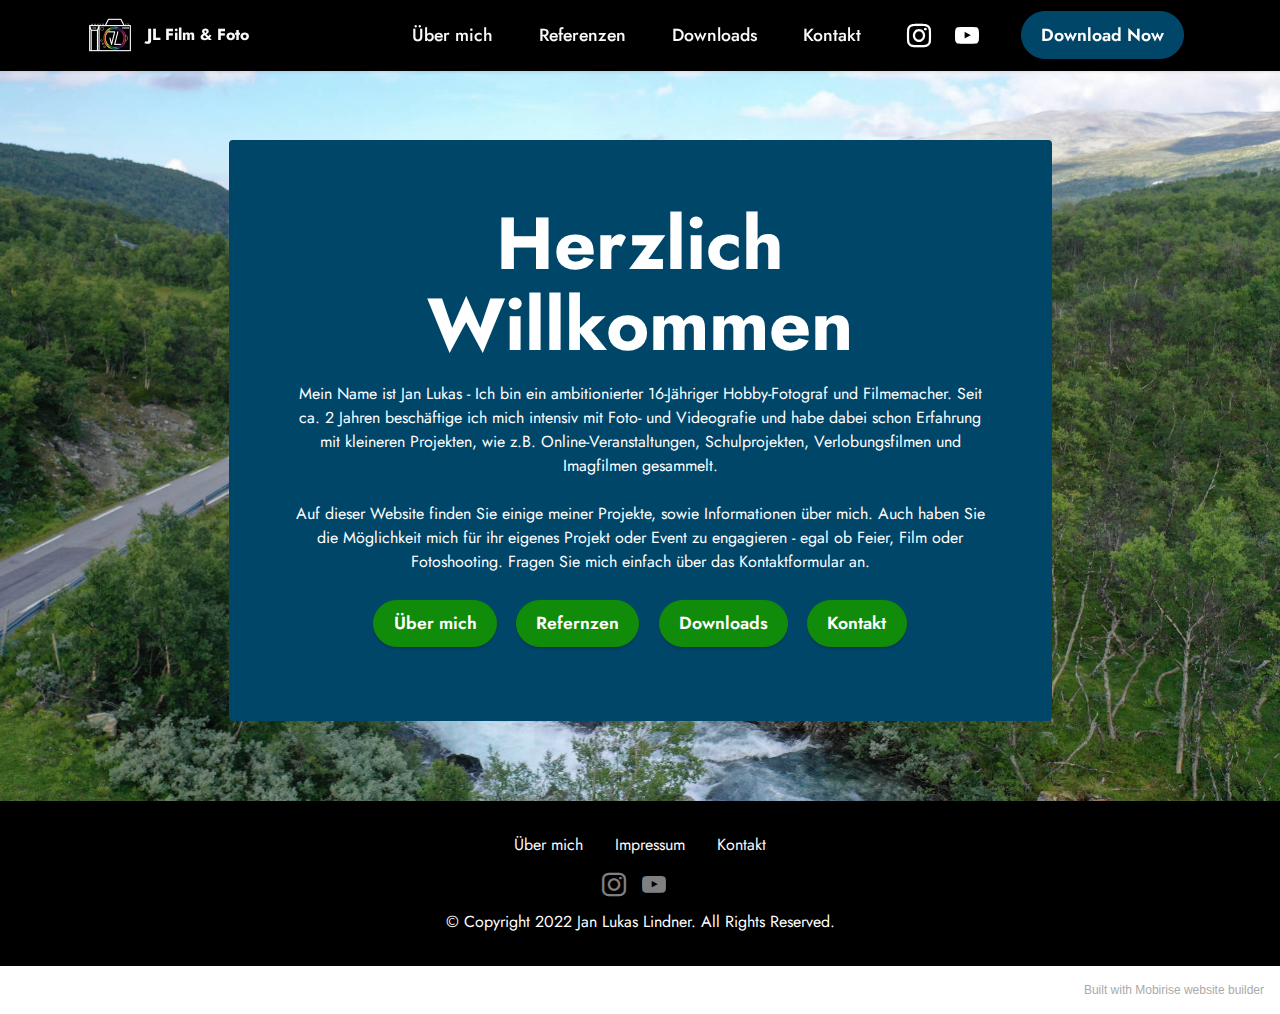
==== index.html @ c5332157 "create github pages" ====
<!DOCTYPE html>
<html  >
<head>
  <!-- Site made with Mobirise Website Builder v5.5.2, https://mobirise.com -->
  <meta charset="UTF-8">
  <meta http-equiv="X-UA-Compatible" content="IE=edge">
  <meta name="generator" content="Mobirise v5.5.2, mobirise.com">
  <meta name="viewport" content="width=device-width, initial-scale=1, minimum-scale=1">
  <link rel="shortcut icon" href="assets/images/logo-wei-transparent-96x96.png" type="image/x-icon">
  <meta name="description" content="">
  
  
  <title>Home</title>
  <link rel="stylesheet" href="assets/bootstrap/css/bootstrap.min.css">
  <link rel="stylesheet" href="assets/bootstrap/css/bootstrap-grid.min.css">
  <link rel="stylesheet" href="assets/bootstrap/css/bootstrap-reboot.min.css">
  <link rel="stylesheet" href="assets/parallax/jarallax.css">
  <link rel="stylesheet" href="assets/dropdown/css/style.css">
  <link rel="stylesheet" href="assets/socicon/css/styles.css">
  <link rel="stylesheet" href="assets/theme/css/style.css">
  <link rel="preload" href="https://fonts.googleapis.com/css?family=Jost:100,200,300,400,500,600,700,800,900,100i,200i,300i,400i,500i,600i,700i,800i,900i&display=swap" as="style" onload="this.onload=null;this.rel='stylesheet'">
  <noscript><link rel="stylesheet" href="https://fonts.googleapis.com/css?family=Jost:100,200,300,400,500,600,700,800,900,100i,200i,300i,400i,500i,600i,700i,800i,900i&display=swap"></noscript>
  <link rel="preload" as="style" href="assets/mobirise/css/mbr-additional.css"><link rel="stylesheet" href="assets/mobirise/css/mbr-additional.css" type="text/css">
  
  
  
  
</head>
<body>
  
  <section data-bs-version="5.1" class="menu menu2 cid-sZXMY19iew" once="menu" id="menu2-0">
    
    <nav class="navbar navbar-dropdown navbar-fixed-top navbar-expand-lg">
        <div class="container">
            <div class="navbar-brand">
                <span class="navbar-logo">
                    <a href="https://mobiri.se">
                        <img src="assets/images/logo-wei-transparent-96x96.png" alt="Mobirise Website Builder" style="height: 3rem;">
                    </a>
                </span>
                <span class="navbar-caption-wrap"><a class="navbar-caption text-white text-primary display-7" href="index.html">JL Film &amp; Foto</a></span>
            </div>
            <button class="navbar-toggler" type="button" data-toggle="collapse" data-bs-toggle="collapse" data-target="#navbarSupportedContent" data-bs-target="#navbarSupportedContent" aria-controls="navbarNavAltMarkup" aria-expanded="false" aria-label="Toggle navigation">
                <div class="hamburger">
                    <span></span>
                    <span></span>
                    <span></span>
                    <span></span>
                </div>
            </button>
            <div class="collapse navbar-collapse" id="navbarSupportedContent">
                <ul class="navbar-nav nav-dropdown" data-app-modern-menu="true"><li class="nav-item"><a class="nav-link link text-white text-primary display-4" href="page1.html">Über mich</a></li>
                    <li class="nav-item"><a class="nav-link link text-white text-primary display-4" href="page5.html">Referenzen</a></li><li class="nav-item"><a class="nav-link link text-white text-primary display-4" href="page4.html">Downloads</a></li>
                    <li class="nav-item"><a class="nav-link link text-white text-primary display-4" href="page2.html">Kontakt</a>
                    </li></ul>
                <div class="icons-menu">
                    <a class="iconfont-wrapper" href="https://www.instagram.com/jlfilmundfoto/" target="_blank">
                        <span class="p-2 mbr-iconfont socicon-instagram socicon"></span>
                    </a>
                    <a class="iconfont-wrapper" href="https://www.youtube.com/channel/UC4kNtRiuZdtUU26ieBD97bw" target="_blank">
                        <span class="p-2 mbr-iconfont socicon-youtube socicon"></span>
                    </a>
                    
                    
                </div>
                <div class="navbar-buttons mbr-section-btn"><a class="btn btn-primary display-4" href="https://jantethedog.github.io/jlfilmundfoto/">
                        Download Now</a></div>
            </div>
        </div>
    </nav>
</section>

<section data-bs-version="5.1" class="header12 cid-sZXN5scZxT mbr-parallax-background" id="header12-1">

    

    
    <div class="container">
        <div class="row justify-content-center">
            <div class="card col-12 col-md-12 col-lg-9">
                <div class="card-wrapper">
                    <div class="card-box align-center">
                        <h1 class="card-title mbr-fonts-style mb-3 display-1">
                            <strong>Herzlich Willkommen</strong></h1>
                        <p class="mbr-text mbr-fonts-style display-7">Mein Name ist Jan Lukas - Ich bin ein ambitionierter 16-Jähriger Hobby-Fotograf und Filmemacher. Seit ca. 2 Jahren beschäftige ich mich intensiv mit Foto- und Videografie und habe dabei schon Erfahrung mit kleineren Projekten, wie z.B. Online-Veranstaltungen, Schulprojekten, Verlobungsfilmen und Imagfilmen gesammelt.<br><br>Auf dieser Website finden Sie einige meiner Projekte, sowie Informationen über mich. Auch haben Sie die Möglichkeit mich für ihr eigenes Projekt oder Event zu engagieren - egal ob Feier, Film oder Fotoshooting. Fragen Sie mich einfach über das Kontaktformular an.</p>
                        <div class="mbr-section-btn mt-3"><a class="btn btn-warning display-4" href="page1.html">Über mich</a> <a class="btn btn-warning display-4" href="page4.html">Refernzen</a> <a class="btn btn-warning display-4" href="page4.html">Downloads</a> <a class="btn btn-warning display-4" href="page2.html">Kontakt</a></div>
                    </div>
                </div>
            </div>
        </div>
    </div>
</section>

<section data-bs-version="5.1" class="footer3 cid-sZYKqFz1Zr" once="footers" id="footer3-o">

    

    

    <div class="container">
        <div class="media-container-row align-center mbr-white">
            <div class="row row-links">
                <ul class="foot-menu">
                    
                    
                    
                    
                    
                <li class="foot-menu-item mbr-fonts-style display-7"><a class="text-white text-primary" href="page1.html">Über mich</a></li><li class="foot-menu-item mbr-fonts-style display-7"><a class="text-white text-primary" href="page3.html" target="_blank">Impressum</a></li><li class="foot-menu-item mbr-fonts-style display-7"><a class="text-white text-primary" href="page2.html">Kontakt</a></li></ul>
            </div>
            <div class="row social-row">
                <div class="social-list align-right pb-2">
                    
                    
                    
                    
                    
                    
                <div class="soc-item">
                        <a href="https://www.instagram.com/jlfilmundfoto/" target="_blank">
                            <span class="mbr-iconfont mbr-iconfont-social socicon-instagram socicon"></span>
                        </a>
                    </div><div class="soc-item">
                        <a href="https://www.youtube.com/channel/UC4kNtRiuZdtUU26ieBD97bw" target="_blank">
                            <span class="mbr-iconfont mbr-iconfont-social socicon-youtube socicon"></span>
                        </a>
                    </div></div>
            </div>
            <div class="row row-copirayt">
                <p class="mbr-text mb-0 mbr-fonts-style mbr-white align-center display-7">
                    © Copyright 2022 Jan Lukas Lindner. All Rights Reserved.
                </p>
            </div>
        </div>
    </div>
</section><section style="background-color: #fff; font-family: -apple-system, BlinkMacSystemFont, 'Segoe UI', 'Roboto', 'Helvetica Neue', Arial, sans-serif; color:#aaa; font-size:12px; padding: 0; align-items: center; display: flex;"><a href="https://mobirise.site/k" style="flex: 1 1; height: 3rem; padding-left: 1rem;"></a><p style="flex: 0 0 auto; margin:0; padding-right:1rem;"><a href="https://mobirise.site/i" style="color:#aaa;">Built with Mobirise</a> website builder</p></section><script src="assets/bootstrap/js/bootstrap.bundle.min.js"></script>  <script src="assets/parallax/jarallax.js"></script>  <script src="assets/smoothscroll/smooth-scroll.js"></script>  <script src="assets/ytplayer/index.js"></script>  <script src="assets/dropdown/js/navbar-dropdown.js"></script>  <script src="assets/theme/js/script.js"></script>  
  
  
</body>
</html>
---- assets/parallax/jarallax.css ----
.jarallax {
    position: relative;
    z-index: 0;
}
.jarallax > .jarallax-img {
    position: absolute;
    object-fit: cover;
    /* support for plugin https://github.com/bfred-it/object-fit-images */
    font-family: 'object-fit: cover;';
    top: 0;
    left: 0;
    width: 100%;
    height: 100%;
    z-index: -1;
}
---- assets/dropdown/css/style.css ----
.navbar-dropdown {
  left: 0;
  padding: 0;
  position: absolute;
  right: 0;
  top: 0;
  transition: all 0.45s ease;
  z-index: 1030;
  background: #282828; }
  .navbar-dropdown .navbar-logo {
    margin-right: 0.8rem;
    transition: margin 0.3s ease-in-out;
    vertical-align: middle; }
    .navbar-dropdown .navbar-logo img {
      height: 3.125rem;
      transition: all 0.3s ease-in-out; }
    .navbar-dropdown .navbar-logo.mbr-iconfont {
      font-size: 3.125rem;
      line-height: 3.125rem; }
  .navbar-dropdown .navbar-caption {
    font-weight: 700;
    white-space: normal;
    vertical-align: -4px;
    line-height: 3.125rem !important; }
    .navbar-dropdown .navbar-caption, .navbar-dropdown .navbar-caption:hover {
      color: inherit;
      text-decoration: none; }
  .navbar-dropdown .mbr-iconfont + .navbar-caption {
    vertical-align: -1px; }
  .navbar-dropdown.navbar-fixed-top {
    position: fixed; }
  .navbar-dropdown .navbar-brand span {
    vertical-align: -4px; }
  .navbar-dropdown.bg-color.transparent {
    background: none; }
  .navbar-dropdown.navbar-short .navbar-brand {
    padding: 0.625rem 0; }
    .navbar-dropdown.navbar-short .navbar-brand span {
      vertical-align: -1px; }
  .navbar-dropdown.navbar-short .navbar-caption {
    line-height: 2.375rem !important;
    vertical-align: -2px; }
  .navbar-dropdown.navbar-short .navbar-logo {
    margin-right: 0.5rem; }
    .navbar-dropdown.navbar-short .navbar-logo img {
      height: 2.375rem; }
    .navbar-dropdown.navbar-short .navbar-logo.mbr-iconfont {
      font-size: 2.375rem;
      line-height: 2.375rem; }
  .navbar-dropdown.navbar-short .mbr-table-cell {
    height: 3.625rem; }
  .navbar-dropdown .navbar-close {
    left: 0.6875rem;
    position: fixed;
    top: 0.75rem;
    z-index: 1000; }
  .navbar-dropdown .hamburger-icon {
    content: "";
    display: inline-block;
    vertical-align: middle;
    width: 16px;
    -webkit-box-shadow: 0 -6px 0 1px #282828,0 0 0 1px #282828,0 6px 0 1px #282828;
    -moz-box-shadow: 0 -6px 0 1px #282828,0 0 0 1px #282828,0 6px 0 1px #282828;
    box-shadow: 0 -6px 0 1px #282828,0 0 0 1px #282828,0 6px 0 1px #282828; }

.dropdown-menu .dropdown-toggle[data-toggle="dropdown-submenu"]::after {
  border-bottom: 0.35em solid transparent;
  border-left: 0.35em solid;
  border-right: 0;
  border-top: 0.35em solid transparent;
  margin-left: 0.3rem; }

.dropdown-menu .dropdown-item:focus {
  outline: 0; }

.nav-dropdown {
  font-size: 0.75rem;
  font-weight: 500;
  height: auto !important; }
  .nav-dropdown .nav-btn {
    padding-left: 1rem; }
  .nav-dropdown .link {
    margin: .667em 1.667em;
    font-weight: 500;
    padding: 0;
    transition: color .2s ease-in-out; }
    .nav-dropdown .link.dropdown-toggle {
      margin-right: 2.583em; }
      .nav-dropdown .link.dropdown-toggle::after {
        margin-left: .25rem;
        border-top: 0.35em solid;
        border-right: 0.35em solid transparent;
        border-left: 0.35em solid transparent;
        border-bottom: 0; }
      .nav-dropdown .link.dropdown-toggle[aria-expanded="true"] {
        margin: 0;
        padding: 0.667em 3.263em  0.667em 1.667em; }
  .nav-dropdown .link::after,
  .nav-dropdown .dropdown-item::after {
    color: inherit; }
  .nav-dropdown .btn {
    font-size: 0.75rem;
    font-weight: 700;
    letter-spacing: 0;
    margin-bottom: 0;
    padding-left: 1.25rem;
    padding-right: 1.25rem; }
  .nav-dropdown .dropdown-menu {
    border-radius: 0;
    border: 0;
    left: 0;
    margin: 0;
    padding-bottom: 1.25rem;
    padding-top: 1.25rem;
    position: relative; }
  .nav-dropdown .dropdown-submenu {
    margin-left: 0.125rem;
    top: 0; }
  .nav-dropdown .dropdown-item {
    font-weight: 500;
    line-height: 2;
    padding: 0.3846em 4.615em 0.3846em 1.5385em;
    position: relative;
    transition: color .2s ease-in-out, background-color .2s ease-in-out; }
    .nav-dropdown .dropdown-item::after {
      margin-top: -0.3077em;
      position: absolute;
      right: 1.1538em;
      top: 50%; }
    .nav-dropdown .dropdown-item:focus, .nav-dropdown .dropdown-item:hover {
      background: none; }

@media (max-width: 767px) {
  .nav-dropdown.navbar-toggleable-sm {
    bottom: 0;
    display: none;
    left: 0;
    overflow-x: hidden;
    position: fixed;
    top: 0;
    transform: translateX(-100%);
    -ms-transform: translateX(-100%);
    -webkit-transform: translateX(-100%);
    width: 18.75rem;
    z-index: 999; } }
.nav-dropdown.navbar-toggleable-xl {
  bottom: 0;
  display: none;
  left: 0;
  overflow-x: hidden;
  position: fixed;
  top: 0;
  transform: translateX(-100%);
  -ms-transform: translateX(-100%);
  -webkit-transform: translateX(-100%);
  width: 18.75rem;
  z-index: 999; }

.nav-dropdown-sm {
  display: block !important;
  overflow-x: hidden;
  overflow: auto;
  padding-top: 3.875rem; }
  .nav-dropdown-sm::after {
    content: "";
    display: block;
    height: 3rem;
    width: 100%; }
  .nav-dropdown-sm.collapse.in ~ .navbar-close {
    display: block !important; }
  .nav-dropdown-sm.collapsing, .nav-dropdown-sm.collapse.in {
    transform: translateX(0);
    -ms-transform: translateX(0);
    -webkit-transform: translateX(0);
    transition: all 0.25s ease-out;
    -webkit-transition: all 0.25s ease-out;
    background: #282828; }
  .nav-dropdown-sm.collapsing[aria-expanded="false"] {
    transform: translateX(-100%);
    -ms-transform: translateX(-100%);
    -webkit-transform: translateX(-100%); }
  .nav-dropdown-sm .nav-item {
    display: block;
    margin-left: 0 !important;
    padding-left: 0; }
  .nav-dropdown-sm .link,
  .nav-dropdown-sm .dropdown-item {
    border-top: 1px dotted rgba(255, 255, 255, 0.1);
    font-size: 0.8125rem;
    line-height: 1.6;
    margin: 0 !important;
    padding: 0.875rem 2.4rem 0.875rem 1.5625rem !important;
    position: relative;
    white-space: normal; }
    .nav-dropdown-sm .link:focus, .nav-dropdown-sm .link:hover,
    .nav-dropdown-sm .dropdown-item:focus,
    .nav-dropdown-sm .dropdown-item:hover {
      background: rgba(0, 0, 0, 0.2) !important;
      color: #c0a375; }
  .nav-dropdown-sm .nav-btn {
    position: relative;
    padding: 1.5625rem 1.5625rem 0 1.5625rem; }
    .nav-dropdown-sm .nav-btn::before {
      border-top: 1px dotted rgba(255, 255, 255, 0.1);
      content: "";
      left: 0;
      position: absolute;
      top: 0;
      width: 100%; }
    .nav-dropdown-sm .nav-btn + .nav-btn {
      padding-top: 0.625rem; }
      .nav-dropdown-sm .nav-btn + .nav-btn::before {
        display: none; }
  .nav-dropdown-sm .btn {
    padding: 0.625rem 0; }
  .nav-dropdown-sm .dropdown-toggle[data-toggle="dropdown-submenu"]::after {
    margin-left: .25rem;
    border-top: 0.35em solid;
    border-right: 0.35em solid transparent;
    border-left: 0.35em solid transparent;
    border-bottom: 0; }
  .nav-dropdown-sm .dropdown-toggle[data-toggle="dropdown-submenu"][aria-expanded="true"]::after {
    border-top: 0;
    border-right: 0.35em solid transparent;
    border-left: 0.35em solid transparent;
    border-bottom: 0.35em solid; }
  .nav-dropdown-sm .dropdown-menu {
    margin: 0;
    padding: 0;
    position: relative;
    top: 0;
    left: 0;
    width: 100%;
    border: 0;
    float: none;
    border-radius: 0;
    background: none; }
  .nav-dropdown-sm .dropdown-submenu {
    left: 100%;
    margin-left: 0.125rem;
    margin-top: -1.25rem;
    top: 0; }

.navbar-toggleable-sm .nav-dropdown .dropdown-menu {
  position: absolute; }

.navbar-toggleable-sm .nav-dropdown .dropdown-submenu {
  left: 100%;
  margin-left: 0.125rem;
  margin-top: -1.25rem;
  top: 0; }

.navbar-toggleable-sm.opened .nav-dropdown .dropdown-menu {
  position: relative; }

.navbar-toggleable-sm.opened .nav-dropdown .dropdown-submenu {
  left: 0;
  margin-left: 00rem;
  margin-top: 0rem;
  top: 0; }

.is-builder .nav-dropdown.collapsing {
  transition: none !important; }
---- assets/socicon/css/styles.css ----
@charset "UTF-8";

@font-face {
  font-family: 'Socicon';
  src:  url('../fonts/socicon.eot');
  src:  url('../fonts/socicon.eot?#iefix') format('embedded-opentype'),
    url('../fonts/socicon.woff2') format('woff2'),
    url('../fonts/socicon.ttf') format('truetype'),
    url('../fonts/socicon.woff') format('woff'),
    url('../fonts/socicon.svg#socicon') format('svg');
  font-weight: normal;
  font-style: normal;
  font-display: swap;
}

[data-icon]:before {
  font-family: "socicon" !important;
  content: attr(data-icon);
  font-style: normal !important;
  font-weight: normal !important;
  font-variant: normal !important;
  text-transform: none !important;
  speak: none;
  line-height: 1;
  -webkit-font-smoothing: antialiased;
  -moz-osx-font-smoothing: grayscale;
}

[class^="socicon-"], [class*=" socicon-"] {
  /* use !important to prevent issues with browser extensions that change fonts */
  font-family: 'Socicon' !important;
  speak: none;
  font-style: normal;
  font-weight: normal;
  font-variant: normal;
  text-transform: none;
  line-height: 1;

  /* Better Font Rendering =========== */
  -webkit-font-smoothing: antialiased;
  -moz-osx-font-smoothing: grayscale;
}

.socicon-eitaa:before {
  content: "\e97c";
}
.socicon-soroush:before {
  content: "\e97d";
}
.socicon-bale:before {
  content: "\e97e";
}
.socicon-zazzle:before {
  content: "\e97b";
}
.socicon-society6:before {
  content: "\e97a";
}
.socicon-redbubble:before {
  content: "\e979";
}
.socicon-avvo:before {
  content: "\e978";
}
.socicon-stitcher:before {
  content: "\e977";
}
.socicon-googlehangouts:before {
  content: "\e974";
}
.socicon-dlive:before {
  content: "\e975";
}
.socicon-vsco:before {
  content: "\e976";
}
.socicon-flipboard:before {
  content: "\e973";
}
.socicon-ubuntu:before {
  content: "\e958";
}
.socicon-artstation:before {
  content: "\e959";
}
.socicon-invision:before {
  content: "\e95a";
}
.socicon-torial:before {
  content: "\e95b";
}
.socicon-collectorz:before {
  content: "\e95c";
}
.socicon-seenthis:before {
  content: "\e95d";
}
.socicon-googleplaymusic:before {
  content: "\e95e";
}
.socicon-debian:before {
  content: "\e95f";
}
.socicon-filmfreeway:before {
  content: "\e960";
}
.socicon-gnome:before {
  content: "\e961";
}
.socicon-itchio:before {
  content: "\e962";
}
.socicon-jamendo:before {
  content: "\e963";
}
.socicon-mix:before {
  content: "\e964";
}
.socicon-sharepoint:before {
  content: "\e965";
}
.socicon-tinder:before {
  content: "\e966";
}
.socicon-windguru:before {
  content: "\e967";
}
.socicon-cdbaby:before {
  content: "\e968";
}
.socicon-elementaryos:before {
  content: "\e969";
}
.socicon-stage32:before {
  content: "\e96a";
}
.socicon-tiktok:before {
  content: "\e96b";
}
.socicon-gitter:before {
  content: "\e96c";
}
.socicon-letterboxd:before {
  content: "\e96d";
}
.socicon-threema:before {
  content: "\e96e";
}
.socicon-splice:before {
  content: "\e96f";
}
.socicon-metapop:before {
  content: "\e970";
}
.socicon-naver:before {
  content: "\e971";
}
.socicon-remote:before {
  content: "\e972";
}
.socicon-internet:before {
  content: "\e957";
}
.socicon-moddb:before {
  content: "\e94b";
}
.socicon-indiedb:before {
  content: "\e94c";
}
.socicon-traxsource:before {
  content: "\e94d";
}
.socicon-gamefor:before {
  content: "\e94e";
}
.socicon-pixiv:before {
  content: "\e94f";
}
.socicon-myanimelist:before {
  content: "\e950";
}
.socicon-blackberry:before {
  content: "\e951";
}
.socicon-wickr:before {
  content: "\e952";
}
.socicon-spip:before {
  content: "\e953";
}
.socicon-napster:before {
  content: "\e954";
}
.socicon-beatport:before {
  content: "\e955";
}
.socicon-hackerone:before {
  content: "\e956";
}
.socicon-hackernews:before {
  content: "\e946";
}
.socicon-smashwords:before {
  content: "\e947";
}
.socicon-kobo:before {
  content: "\e948";
}
.socicon-bookbub:before {
  content: "\e949";
}
.socicon-mailru:before {
  content: "\e94a";
}
.socicon-gitlab:before {
  content: "\e945";
}
.socicon-instructables:before {
  content: "\e944";
}
.socicon-portfolio:before {
  content: "\e943";
}
.socicon-codered:before {
  content: "\e940";
}
.socicon-origin:before {
  content: "\e941";
}
.socicon-nextdoor:before {
  content: "\e942";
}
.socicon-udemy:before {
  content: "\e93f";
}
.socicon-livemaster:before {
  content: "\e93e";
}
.socicon-crunchbase:before {
  content: "\e93b";
}
.socicon-homefy:before {
  content: "\e93c";
}
.socicon-calendly:before {
  content: "\e93d";
}
.socicon-realtor:before {
  content: "\e90f";
}
.socicon-tidal:before {
  content: "\e910";
}
.socicon-qobuz:before {
  content: "\e911";
}
.socicon-natgeo:before {
  content: "\e912";
}
.socicon-mastodon:before {
  content: "\e913";
}
.socicon-unsplash:before {
  content: "\e914";
}
.socicon-homeadvisor:before {
  content: "\e915";
}
.socicon-angieslist:before {
  content: "\e916";
}
.socicon-codepen:before {
  content: "\e917";
}
.socicon-slack:before {
  content: "\e918";
}
.socicon-openaigym:before {
  content: "\e919";
}
.socicon-logmein:before {
  content: "\e91a";
}
.socicon-fiverr:before {
  content: "\e91b";
}
.socicon-gotomeeting:before {
  content: "\e91c";
}
.socicon-aliexpress:before {
  content: "\e91d";
}
.socicon-guru:before {
  content: "\e91e";
}
.socicon-appstore:before {
  content: "\e91f";
}
.socicon-homes:before {
  content: "\e920";
}
.socicon-zoom:before {
  content: "\e921";
}
.socicon-alibaba:before {
  content: "\e922";
}
.socicon-craigslist:before {
  content: "\e923";
}
.socicon-wix:before {
  content: "\e924";
}
.socicon-redfin:before {
  content: "\e925";
}
.socicon-googlecalendar:before {
  content: "\e926";
}
.socicon-shopify:before {
  content: "\e927";
}
.socicon-freelancer:before {
  content: "\e928";
}
.socicon-seedrs:before {
  content: "\e929";
}
.socicon-bing:before {
  content: "\e92a";
}
.socicon-doodle:before {
  content: "\e92b";
}
.socicon-bonanza:before {
  content: "\e92c";
}
.socicon-squarespace:before {
  content: "\e92d";
}
.socicon-toptal:before {
  content: "\e92e";
}
.socicon-gust:before {
  content: "\e92f";
}
.socicon-ask:before {
  content: "\e930";
}
.socicon-trulia:before {
  content: "\e931";
}
.socicon-loomly:before {
  content: "\e932";
}
.socicon-ghost:before {
  content: "\e933";
}
.socicon-upwork:before {
  content: "\e934";
}
.socicon-fundable:before {
  content: "\e935";
}
.socicon-booking:before {
  content: "\e936";
}
.socicon-googlemaps:before {
  content: "\e937";
}
.socicon-zillow:before {
  content: "\e938";
}
.socicon-niconico:before {
  content: "\e939";
}
.socicon-toneden:before {
  content: "\e93a";
}
.socicon-augment:before {
  content: "\e908";
}
.socicon-bitbucket:before {
  content: "\e909";
}
.socicon-fyuse:before {
  content: "\e90a";
}
.socicon-yt-gaming:before {
  content: "\e90b";
}
.socicon-sketchfab:before {
  content: "\e90c";
}
.socicon-mobcrush:before {
  content: "\e90d";
}
.socicon-microsoft:before {
  content: "\e90e";
}
.socicon-pandora:before {
  content: "\e907";
}
.socicon-messenger:before {
  content: "\e906";
}
.socicon-gamewisp:before {
  content: "\e905";
}
.socicon-bloglovin:before {
  content: "\e904";
}
.socicon-tunein:before {
  content: "\e903";
}
.socicon-gamejolt:before {
  content: "\e901";
}
.socicon-trello:before {
  content: "\e902";
}
.socicon-spreadshirt:before {
  content: "\e900";
}
.socicon-500px:before {
  content: "\e000";
}
.socicon-8tracks:before {
  content: "\e001";
}
.socicon-airbnb:before {
  content: "\e002";
}
.socicon-alliance:before {
  content: "\e003";
}
.socicon-amazon:before {
  content: "\e004";
}
.socicon-amplement:before {
  content: "\e005";
}
.socicon-android:before {
  content: "\e006";
}
.socicon-angellist:before {
  content: "\e007";
}
.socicon-apple:before {
  content: "\e008";
}
.socicon-appnet:before {
  content: "\e009";
}
.socicon-baidu:before {
  content: "\e00a";
}
.socicon-bandcamp:before {
  content: "\e00b";
}
.socicon-battlenet:before {
  content: "\e00c";
}
.socicon-mixer:before {
  content: "\e00d";
}
.socicon-bebee:before {
  content: "\e00e";
}
.socicon-bebo:before {
  content: "\e00f";
}
.socicon-behance:before {
  content: "\e010";
}
.socicon-blizzard:before {
  content: "\e011";
}
.socicon-blogger:before {
  content: "\e012";
}
.socicon-buffer:before {
  content: "\e013";
}
.socicon-chrome:before {
  content: "\e014";
}
.socicon-coderwall:before {
  content: "\e015";
}
.socicon-curse:before {
  content: "\e016";
}
.socicon-dailymotion:before {
  content: "\e017";
}
.socicon-deezer:before {
  content: "\e018";
}
.socicon-delicious:before {
  content: "\e019";
}
.socicon-deviantart:before {
  content: "\e01a";
}
.socicon-diablo:before {
  content: "\e01b";
}
.socicon-digg:before {
  content: "\e01c";
}
.socicon-discord:before {
  content: "\e01d";
}
.socicon-disqus:before {
  content: "\e01e";
}
.socicon-douban:before {
  content: "\e01f";
}
.socicon-draugiem:before {
  content: "\e020";
}
.socicon-dribbble:before {
  content: "\e021";
}
.socicon-drupal:before {
  content: "\e022";
}
.socicon-ebay:before {
  content: "\e023";
}
.socicon-ello:before {
  content: "\e024";
}
.socicon-endomodo:before {
  content: "\e025";
}
.socicon-envato:before {
  content: "\e026";
}
.socicon-etsy:before {
  content: "\e027";
}
.socicon-facebook:before {
  content: "\e028";
}
.socicon-feedburner:before {
  content: "\e029";
}
.socicon-filmweb:before {
  content: "\e02a";
}
.socicon-firefox:before {
  content: "\e02b";
}
.socicon-flattr:before {
  content: "\e02c";
}
.socicon-flickr:before {
  content: "\e02d";
}
.socicon-formulr:before {
  content: "\e02e";
}
.socicon-forrst:before {
  content: "\e02f";
}
.socicon-foursquare:before {
  content: "\e030";
}
.socicon-friendfeed:before {
  content: "\e031";
}
.socicon-github:before {
  content: "\e032";
}
.socicon-goodreads:before {
  content: "\e033";
}
.socicon-google:before {
  content: "\e034";
}
.socicon-googlescholar:before {
  content: "\e035";
}
.socicon-googlegroups:before {
  content: "\e036";
}
.socicon-googlephotos:before {
  content: "\e037";
}
.socicon-googleplus:before {
  content: "\e038";
}
.socicon-grooveshark:before {
  content: "\e039";
}
.socicon-hackerrank:before {
  content: "\e03a";
}
.socicon-hearthstone:before {
  content: "\e03b";
}
.socicon-hellocoton:before {
  content: "\e03c";
}
.socicon-heroes:before {
  content: "\e03d";
}
.socicon-smashcast:before {
  content: "\e03e";
}
.socicon-horde:before {
  content: "\e03f";
}
.socicon-houzz:before {
  content: "\e040";
}
.socicon-icq:before {
  content: "\e041";
}
.socicon-identica:before {
  content: "\e042";
}
.socicon-imdb:before {
  content: "\e043";
}
.socicon-instagram:before {
  content: "\e044";
}
.socicon-issuu:before {
  content: "\e045";
}
.socicon-istock:before {
  content: "\e046";
}
.socicon-itunes:before {
  content: "\e047";
}
.socicon-keybase:before {
  content: "\e048";
}
.socicon-lanyrd:before {
  content: "\e049";
}
.socicon-lastfm:before {
  content: "\e04a";
}
.socicon-line:before {
  content: "\e04b";
}
.socicon-linkedin:before {
  content: "\e04c";
}
.socicon-livejournal:before {
  content: "\e04d";
}
.socicon-lyft:before {
  content: "\e04e";
}
.socicon-macos:before {
  content: "\e04f";
}
.socicon-mail:before {
  content: "\e050";
}
.socicon-medium:before {
  content: "\e051";
}
.socicon-meetup:before {
  content: "\e052";
}
.socicon-mixcloud:before {
  content: "\e053";
}
.socicon-modelmayhem:before {
  content: "\e054";
}
.socicon-mumble:before {
  content: "\e055";
}
.socicon-myspace:before {
  content: "\e056";
}
.socicon-newsvine:before {
  content: "\e057";
}
.socicon-nintendo:before {
  content: "\e058";
}
.socicon-npm:before {
  content: "\e059";
}
.socicon-odnoklassniki:before {
  content: "\e05a";
}
.socicon-openid:before {
  content: "\e05b";
}
.socicon-opera:before {
  content: "\e05c";
}
.socicon-outlook:before {
  content: "\e05d";
}
.socicon-overwatch:before {
  content: "\e05e";
}
.socicon-patreon:before {
  content: "\e05f";
}
.socicon-paypal:before {
  content: "\e060";
}
.socicon-periscope:before {
  content: "\e061";
}
.socicon-persona:before {
  content: "\e062";
}
.socicon-pinterest:before {
  content: "\e063";
}
.socicon-play:before {
  content: "\e064";
}
.socicon-player:before {
  content: "\e065";
}
.socicon-playstation:before {
  content: "\e066";
}
.socicon-pocket:before {
  content: "\e067";
}
.socicon-qq:before {
  content: "\e068";
}
.socicon-quora:before {
  content: "\e069";
}
.socicon-raidcall:before {
  content: "\e06a";
}
.socicon-ravelry:before {
  content: "\e06b";
}
.socicon-reddit:before {
  content: "\e06c";
}
.socicon-renren:before {
  content: "\e06d";
}
.socicon-researchgate:before {
  content: "\e06e";
}
.socicon-residentadvisor:before {
  content: "\e06f";
}
.socicon-reverbnation:before {
  content: "\e070";
}
.socicon-rss:before {
  content: "\e071";
}
.socicon-sharethis:before {
  content: "\e072";
}
.socicon-skype:before {
  content: "\e073";
}
.socicon-slideshare:before {
  content: "\e074";
}
.socicon-smugmug:before {
  content: "\e075";
}
.socicon-snapchat:before {
  content: "\e076";
}
.socicon-songkick:before {
  content: "\e077";
}
.socicon-soundcloud:before {
  content: "\e078";
}
.socicon-spotify:before {
  content: "\e079";
}
.socicon-stackexchange:before {
  content: "\e07a";
}
.socicon-stackoverflow:before {
  content: "\e07b";
}
.socicon-starcraft:before {
  content: "\e07c";
}
.socicon-stayfriends:before {
  content: "\e07d";
}
.socicon-steam:before {
  content: "\e07e";
}
.socicon-storehouse:before {
  content: "\e07f";
}
.socicon-strava:before {
  content: "\e080";
}
.socicon-streamjar:before {
  content: "\e081";
}
.socicon-stumbleupon:before {
  content: "\e082";
}
.socicon-swarm:before {
  content: "\e083";
}
.socicon-teamspeak:before {
  content: "\e084";
}
.socicon-teamviewer:before {
  content: "\e085";
}
.socicon-technorati:before {
  content: "\e086";
}
.socicon-telegram:before {
  content: "\e087";
}
.socicon-tripadvisor:before {
  content: "\e088";
}
.socicon-tripit:before {
  content: "\e089";
}
.socicon-triplej:before {
  content: "\e08a";
}
.socicon-tumblr:before {
  content: "\e08b";
}
.socicon-twitch:before {
  content: "\e08c";
}
.socicon-twitter:before {
  content: "\e08d";
}
.socicon-uber:before {
  content: "\e08e";
}
.socicon-ventrilo:before {
  content: "\e08f";
}
.socicon-viadeo:before {
  content: "\e090";
}
.socicon-viber:before {
  content: "\e091";
}
.socicon-viewbug:before {
  content: "\e092";
}
.socicon-vimeo:before {
  content: "\e093";
}
.socicon-vine:before {
  content: "\e094";
}
.socicon-vkontakte:before {
  content: "\e095";
}
.socicon-warcraft:before {
  content: "\e096";
}
.socicon-wechat:before {
  content: "\e097";
}
.socicon-weibo:before {
  content: "\e098";
}
.socicon-whatsapp:before {
  content: "\e099";
}
.socicon-wikipedia:before {
  content: "\e09a";
}
.socicon-windows:before {
  content: "\e09b";
}
.socicon-wordpress:before {
  content: "\e09c";
}
.socicon-wykop:before {
  content: "\e09d";
}
.socicon-xbox:before {
  content: "\e09e";
}
.socicon-xing:before {
  content: "\e09f";
}
.socicon-yahoo:before {
  content: "\e0a0";
}
.socicon-yammer:before {
  content: "\e0a1";
}
.socicon-yandex:before {
  content: "\e0a2";
}
.socicon-yelp:before {
  content: "\e0a3";
}
.socicon-younow:before {
  content: "\e0a4";
}
.socicon-youtube:before {
  content: "\e0a5";
}
.socicon-zapier:before {
  content: "\e0a6";
}
.socicon-zerply:before {
  content: "\e0a7";
}
.socicon-zomato:before {
  content: "\e0a8";
}
.socicon-zynga:before {
  content: "\e0a9";
}
---- assets/theme/css/style.css ----
@charset "UTF-8";
section {
  background-color: #ffffff;
}

body {
  font-style: normal;
  line-height: 1.5;
  font-weight: 400;
  color: #232323;
  position: relative;
}

button {
  background-color: transparent;
  border-color: transparent;
}

section,
.container,
.container-fluid {
  position: relative;
  word-wrap: break-word;
}

a.mbr-iconfont:hover {
  text-decoration: none;
}

.article .lead p,
.article .lead ul,
.article .lead ol,
.article .lead pre,
.article .lead blockquote {
  margin-bottom: 0;
}

a {
  font-style: normal;
  font-weight: 400;
  cursor: pointer;
}
a, a:hover {
  text-decoration: none;
}

.mbr-section-title {
  font-style: normal;
  line-height: 1.3;
}

.mbr-section-subtitle {
  line-height: 1.3;
}

.mbr-text {
  font-style: normal;
  line-height: 1.7;
}

h1,
h2,
h3,
h4,
h5,
h6,
.display-1,
.display-2,
.display-4,
.display-5,
.display-7,
span,
p,
a {
  line-height: 1;
  word-break: break-word;
  word-wrap: break-word;
  font-weight: 400;
}

b,
strong {
  font-weight: bold;
}

input:-webkit-autofill, input:-webkit-autofill:hover, input:-webkit-autofill:focus, input:-webkit-autofill:active {
  transition-delay: 9999s;
  -webkit-transition-property: background-color, color;
  transition-property: background-color, color;
}

textarea[type=hidden] {
  display: none;
}

section {
  background-position: 50% 50%;
  background-repeat: no-repeat;
  background-size: cover;
}
section .mbr-background-video,
section .mbr-background-video-preview {
  position: absolute;
  bottom: 0;
  left: 0;
  right: 0;
  top: 0;
}

.hidden {
  visibility: hidden;
}

.mbr-z-index20 {
  z-index: 20;
}

/*! Base colors */
.mbr-white {
  color: #ffffff;
}

.mbr-black {
  color: #111111;
}

.mbr-bg-white {
  background-color: #ffffff;
}

.mbr-bg-black {
  background-color: #000000;
}

/*! Text-aligns */
.align-left {
  text-align: left;
}

.align-center {
  text-align: center;
}

.align-right {
  text-align: right;
}

/*! Font-weight  */
.mbr-light {
  font-weight: 300;
}

.mbr-regular {
  font-weight: 400;
}

.mbr-semibold {
  font-weight: 500;
}

.mbr-bold {
  font-weight: 700;
}

/*! Media  */
.media-content {
  flex-basis: 100%;
}

.media-container-row {
  display: flex;
  flex-direction: row;
  flex-wrap: wrap;
  justify-content: center;
  align-content: center;
  align-items: start;
}
.media-container-row .media-size-item {
  width: 400px;
}

.media-container-column {
  display: flex;
  flex-direction: column;
  flex-wrap: wrap;
  justify-content: center;
  align-content: center;
  align-items: stretch;
}
.media-container-column > * {
  width: 100%;
}

@media (min-width: 992px) {
  .media-container-row {
    flex-wrap: nowrap;
  }
}
figure {
  margin-bottom: 0;
  overflow: hidden;
}

figure[mbr-media-size] {
  transition: width 0.1s;
}

img,
iframe {
  display: block;
  width: 100%;
}

.card {
  background-color: transparent;
  border: none;
}

.card-box {
  width: 100%;
}

.card-img {
  text-align: center;
  flex-shrink: 0;
  -webkit-flex-shrink: 0;
}

.media {
  max-width: 100%;
  margin: 0 auto;
}

.mbr-figure {
  align-self: center;
}

.media-container > div {
  max-width: 100%;
}

.mbr-figure img,
.card-img img {
  width: 100%;
}

@media (max-width: 991px) {
  .media-size-item {
    width: auto !important;
  }

  .media {
    width: auto;
  }

  .mbr-figure {
    width: 100% !important;
  }
}
/*! Buttons */
.mbr-section-btn {
  margin-left: -0.6rem;
  margin-right: -0.6rem;
  font-size: 0;
}

.btn {
  font-weight: 600;
  border-width: 1px;
  font-style: normal;
  margin: 0.6rem 0.6rem;
  white-space: normal;
  transition: all 0.2s ease-in-out;
  display: inline-flex;
  align-items: center;
  justify-content: center;
  word-break: break-word;
}

.btn-sm {
  font-weight: 600;
  letter-spacing: 0px;
  transition: all 0.3s ease-in-out;
}

.btn-md {
  font-weight: 600;
  letter-spacing: 0px;
  transition: all 0.3s ease-in-out;
}

.btn-lg {
  font-weight: 600;
  letter-spacing: 0px;
  transition: all 0.3s ease-in-out;
}

.btn-form {
  margin: 0;
}
.btn-form:hover {
  cursor: pointer;
}

nav .mbr-section-btn {
  margin-left: 0rem;
  margin-right: 0rem;
}

/*! Btn icon margin */
.btn .mbr-iconfont,
.btn.btn-sm .mbr-iconfont {
  order: 1;
  cursor: pointer;
  margin-left: 0.5rem;
  vertical-align: sub;
}

.btn.btn-md .mbr-iconfont,
.btn.btn-md .mbr-iconfont {
  margin-left: 0.8rem;
}

.mbr-regular {
  font-weight: 400;
}

.mbr-semibold {
  font-weight: 500;
}

.mbr-bold {
  font-weight: 700;
}

[type=submit] {
  -webkit-appearance: none;
}

/*! Full-screen */
.mbr-fullscreen .mbr-overlay {
  min-height: 100vh;
}

.mbr-fullscreen {
  display: flex;
  display: -moz-flex;
  display: -ms-flex;
  display: -o-flex;
  align-items: center;
  min-height: 100vh;
  padding-top: 3rem;
  padding-bottom: 3rem;
}

/*! Map */
.map {
  height: 25rem;
  position: relative;
}
.map iframe {
  width: 100%;
  height: 100%;
}

/*! Scroll to top arrow */
.mbr-arrow-up {
  bottom: 25px;
  right: 90px;
  position: fixed;
  text-align: right;
  z-index: 5000;
  color: #ffffff;
  font-size: 22px;
}

.mbr-arrow-up a {
  background: rgba(0, 0, 0, 0.2);
  border-radius: 50%;
  color: #fff;
  display: inline-block;
  height: 60px;
  width: 60px;
  border: 2px solid #fff;
  outline-style: none !important;
  position: relative;
  text-decoration: none;
  transition: all 0.3s ease-in-out;
  cursor: pointer;
  text-align: center;
}
.mbr-arrow-up a:hover {
  background-color: rgba(0, 0, 0, 0.4);
}
.mbr-arrow-up a i {
  line-height: 60px;
}

.mbr-arrow-up-icon {
  display: block;
  color: #fff;
}

.mbr-arrow-up-icon::before {
  content: "›";
  display: inline-block;
  font-family: serif;
  font-size: 22px;
  line-height: 1;
  font-style: normal;
  position: relative;
  top: 6px;
  left: -4px;
  transform: rotate(-90deg);
}

/*! Arrow Down */
.mbr-arrow {
  position: absolute;
  bottom: 45px;
  left: 50%;
  width: 60px;
  height: 60px;
  cursor: pointer;
  background-color: rgba(80, 80, 80, 0.5);
  border-radius: 50%;
  transform: translateX(-50%);
}
@media (max-width: 767px) {
  .mbr-arrow {
    display: none;
  }
}
.mbr-arrow > a {
  display: inline-block;
  text-decoration: none;
  outline-style: none;
  -webkit-animation: arrowdown 1.7s ease-in-out infinite;
          animation: arrowdown 1.7s ease-in-out infinite;
  color: #ffffff;
}
.mbr-arrow > a > i {
  position: absolute;
  top: -2px;
  left: 15px;
  font-size: 2rem;
}

#scrollToTop a i::before {
  content: "";
  position: absolute;
  display: block;
  border-bottom: 2.5px solid #fff;
  border-left: 2.5px solid #fff;
  width: 27.8%;
  height: 27.8%;
  left: 50%;
  top: 51%;
  transform: translateY(-30%) translateX(-50%) rotate(135deg);
}

@keyframes arrowdown {
  0% {
    transform: translateY(0px);
  }
  50% {
    transform: translateY(-5px);
  }
  100% {
    transform: translateY(0px);
  }
}
@-webkit-keyframes arrowdown {
  0% {
    transform: translateY(0px);
  }
  50% {
    transform: translateY(-5px);
  }
  100% {
    transform: translateY(0px);
  }
}
@media (max-width: 500px) {
  .mbr-arrow-up {
    left: 0;
    right: 0;
    text-align: center;
  }
}
/*Gradients animation*/
@keyframes gradient-animation {
  from {
    background-position: 0% 100%;
    -webkit-animation-timing-function: ease-in-out;
            animation-timing-function: ease-in-out;
  }
  to {
    background-position: 100% 0%;
    -webkit-animation-timing-function: ease-in-out;
            animation-timing-function: ease-in-out;
  }
}
@-webkit-keyframes gradient-animation {
  from {
    background-position: 0% 100%;
    -webkit-animation-timing-function: ease-in-out;
            animation-timing-function: ease-in-out;
  }
  to {
    background-position: 100% 0%;
    -webkit-animation-timing-function: ease-in-out;
            animation-timing-function: ease-in-out;
  }
}
.bg-gradient {
  background-size: 200% 200%;
  animation: gradient-animation 5s infinite alternate;
  -webkit-animation: gradient-animation 5s infinite alternate;
}

.menu .navbar-brand {
  display: -webkit-flex;
}
.menu .navbar-brand span {
  display: flex;
  display: -webkit-flex;
}
.menu .navbar-brand .navbar-caption-wrap {
  display: -webkit-flex;
}
.menu .navbar-brand .navbar-logo img {
  display: -webkit-flex;
  width: auto;
}
@media (min-width: 768px) and (max-width: 991px) {
  .menu .navbar-toggleable-sm .navbar-nav {
    display: -ms-flexbox;
  }
}
@media (max-width: 991px) {
  .menu .navbar-collapse {
    max-height: 93.5vh;
  }
  .menu .navbar-collapse.show {
    overflow: auto;
  }
}
@media (min-width: 992px) {
  .menu .navbar-nav.nav-dropdown {
    display: -webkit-flex;
  }
  .menu .navbar-toggleable-sm .navbar-collapse {
    display: -webkit-flex !important;
  }
  .menu .collapsed .navbar-collapse {
    max-height: 93.5vh;
  }
  .menu .collapsed .navbar-collapse.show {
    overflow: auto;
  }
}
@media (max-width: 767px) {
  .menu .navbar-collapse {
    max-height: 80vh;
  }
}

.nav-link .mbr-iconfont {
  margin-right: 0.5rem;
}

.navbar {
  display: -webkit-flex;
  -webkit-flex-wrap: wrap;
  -webkit-align-items: center;
  -webkit-justify-content: space-between;
}

.navbar-collapse {
  -webkit-flex-basis: 100%;
  -webkit-flex-grow: 1;
  -webkit-align-items: center;
}

.nav-dropdown .link {
  padding: 0.667em 1.667em !important;
  margin: 0 !important;
}

.nav {
  display: -webkit-flex;
  -webkit-flex-wrap: wrap;
}

.row {
  display: -webkit-flex;
  -webkit-flex-wrap: wrap;
}

.justify-content-center {
  -webkit-justify-content: center;
}

.form-inline {
  display: -webkit-flex;
}

.card-wrapper {
  -webkit-flex: 1;
}

.carousel-control {
  z-index: 10;
  display: -webkit-flex;
}

.carousel-controls {
  display: -webkit-flex;
}

.media {
  display: -webkit-flex;
}

.form-group:focus {
  outline: none;
}

.jq-selectbox__select {
  padding: 7px 0;
  position: relative;
}

.jq-selectbox__dropdown {
  overflow: hidden;
  border-radius: 10px;
  position: absolute;
  top: 100%;
  left: 0 !important;
  width: 100% !important;
}

.jq-selectbox__trigger-arrow {
  right: 0;
  transform: translateY(-50%);
}

.jq-selectbox li {
  padding: 1.07em 0.5em;
}

input[type=range] {
  padding-left: 0 !important;
  padding-right: 0 !important;
}

.modal-dialog,
.modal-content {
  height: 100%;
}

.modal-dialog .carousel-inner {
  height: calc(100vh - 1.75rem);
}
@media (max-width: 575px) {
  .modal-dialog .carousel-inner {
    height: calc(100vh - 1rem);
  }
}

.carousel-item {
  text-align: center;
}

.carousel-item img {
  margin: auto;
}

.navbar-toggler {
  align-self: flex-start;
  padding: 0.25rem 0.75rem;
  font-size: 1.25rem;
  line-height: 1;
  background: transparent;
  border: 1px solid transparent;
  border-radius: 0.25rem;
}

.navbar-toggler:focus,
.navbar-toggler:hover {
  text-decoration: none;
  box-shadow: none;
}

.navbar-toggler-icon {
  display: inline-block;
  width: 1.5em;
  height: 1.5em;
  vertical-align: middle;
  content: "";
  background: no-repeat center center;
  background-size: 100% 100%;
}

.navbar-toggler-left {
  position: absolute;
  left: 1rem;
}

.navbar-toggler-right {
  position: absolute;
  right: 1rem;
}

.card-img {
  width: auto;
}

.menu .navbar.collapsed:not(.beta-menu) {
  flex-direction: column;
}

.carousel-item.active,
.carousel-item-next,
.carousel-item-prev {
  display: flex;
}

.note-air-layout .dropup .dropdown-menu,
.note-air-layout .navbar-fixed-bottom .dropdown .dropdown-menu {
  bottom: initial !important;
}

html,
body {
  height: auto;
  min-height: 100vh;
}

.dropup .dropdown-toggle::after {
  display: none;
}

.form-asterisk {
  font-family: initial;
  position: absolute;
  top: -2px;
  font-weight: normal;
}

.form-control-label {
  position: relative;
  cursor: pointer;
  margin-bottom: 0.357em;
  padding: 0;
}

.alert {
  color: #ffffff;
  border-radius: 0;
  border: 0;
  font-size: 1.1rem;
  line-height: 1.5;
  margin-bottom: 1.875rem;
  padding: 1.25rem;
  position: relative;
  text-align: center;
}
.alert.alert-form::after {
  background-color: inherit;
  bottom: -7px;
  content: "";
  display: block;
  height: 14px;
  left: 50%;
  margin-left: -7px;
  position: absolute;
  transform: rotate(45deg);
  width: 14px;
}

.form-control {
  background-color: #ffffff;
  background-clip: border-box;
  color: #232323;
  line-height: 1rem !important;
  height: auto;
  padding: 0.6rem 1.2rem;
  transition: border-color 0.25s ease 0s;
  border: 1px solid transparent !important;
  border-radius: 4px;
  box-shadow: rgba(0, 0, 0, 0.07) 0px 1px 1px 0px, rgba(0, 0, 0, 0.07) 0px 1px 3px 0px, rgba(0, 0, 0, 0.03) 0px 0px 0px 1px;
}
.form-active .form-control:invalid {
  border-color: red;
}

form .row {
  margin-left: -0.6rem;
  margin-right: -0.6rem;
}
form .row [class*=col] {
  padding-left: 0.6rem;
  padding-right: 0.6rem;
}

form .mbr-section-btn {
  margin: 0;
  padding-left: 0.6rem;
  padding-right: 0.6rem;
}

form .btn {
  display: flex;
  padding: 0.6rem 1.2rem;
  margin: 0;
}

form .form-check-input {
  margin-top: 0.5;
}

textarea.form-control {
  line-height: 1.5rem !important;
}

.form-group {
  margin-bottom: 1.2rem;
}

.form-control,
form .btn {
  min-height: 48px;
}

.gdpr-block label span.textGDPR input[name=gdpr] {
  top: 7px;
}

.form-control:focus {
  box-shadow: none;
}

:focus {
  outline: none;
}

.mbr-overlay {
  background-color: #000;
  bottom: 0;
  left: 0;
  opacity: 0.5;
  position: absolute;
  right: 0;
  top: 0;
  z-index: 0;
  pointer-events: none;
}

blockquote {
  font-style: italic;
  padding: 3rem;
  font-size: 1.09rem;
  position: relative;
  border-left: 3px solid;
}

ul,
ol,
pre,
blockquote {
  margin-bottom: 2.3125rem;
}

.mt-4 {
  margin-top: 2rem !important;
}

.mb-4 {
  margin-bottom: 2rem !important;
}

@media (min-width: 992px) {
  .container {
    padding-left: 16px;
    padding-right: 16px;
  }

  .row {
    margin-left: -16px;
    margin-right: -16px;
  }
  .row > [class*=col] {
    padding-left: 16px;
    padding-right: 16px;
  }
}
@media (min-width: 768px) {
  .container-fluid {
    padding-left: 32px;
    padding-right: 32px;
  }
}
@media (min-width: 768px) and (max-width: 991px) {
  .mbr-container {
    padding-left: 32px;
    padding-right: 32px;
  }
}
@media (max-width: 767px) {
  .mbr-container {
    padding-left: 16px;
    padding-right: 16px;
  }
}
.card-wrapper,
.item-wrapper {
  overflow: hidden;
}

.app-video-wrapper > img {
  opacity: 1;
}

.item {
  position: relative;
}

.dropdown-menu .dropdown-menu {
  left: 100%;
}

.dropdown-item + .dropdown-menu {
  display: none;
}

.dropdown-item:hover + .dropdown-menu,
.dropdown-menu:hover {
  display: block;
}.engine {
	position: absolute;
	text-indent: -2400px;
	text-align: center;
	padding: 0;
	top: 0;
	left: -2400px;
}
---- assets/mobirise/css/mbr-additional.css ----
body {
  font-family: Jost;
}
.display-1 {
  font-family: 'Jost', sans-serif;
  font-size: 4.6rem;
  line-height: 1.1;
}
.display-1 > .mbr-iconfont {
  font-size: 5.75rem;
}
.display-2 {
  font-family: 'Jost', sans-serif;
  font-size: 3rem;
  line-height: 1.1;
}
.display-2 > .mbr-iconfont {
  font-size: 3.75rem;
}
.display-4 {
  font-family: 'Jost', sans-serif;
  font-size: 1.1rem;
  line-height: 1.5;
}
.display-4 > .mbr-iconfont {
  font-size: 1.375rem;
}
.display-5 {
  font-family: 'Jost', sans-serif;
  font-size: 2rem;
  line-height: 1.5;
}
.display-5 > .mbr-iconfont {
  font-size: 2.5rem;
}
.display-7 {
  font-family: 'Jost', sans-serif;
  font-size: 1rem;
  line-height: 1.5;
}
.display-7 > .mbr-iconfont {
  font-size: 1.25rem;
}
/* ---- Fluid typography for mobile devices ---- */
/* 1.4 - font scale ratio ( bootstrap == 1.42857 ) */
/* 100vw - current viewport width */
/* (48 - 20)  48 == 48rem == 768px, 20 == 20rem == 320px(minimal supported viewport) */
/* 0.65 - min scale variable, may vary */
@media (max-width: 992px) {
  .display-1 {
    font-size: 3.68rem;
  }
}
@media (max-width: 768px) {
  .display-1 {
    font-size: 3.22rem;
    font-size: calc( 2.26rem + (4.6 - 2.26) * ((100vw - 20rem) / (48 - 20)));
    line-height: calc( 1.1 * (2.26rem + (4.6 - 2.26) * ((100vw - 20rem) / (48 - 20))));
  }
  .display-2 {
    font-size: 2.4rem;
    font-size: calc( 1.7rem + (3 - 1.7) * ((100vw - 20rem) / (48 - 20)));
    line-height: calc( 1.3 * (1.7rem + (3 - 1.7) * ((100vw - 20rem) / (48 - 20))));
  }
  .display-4 {
    font-size: 0.88rem;
    font-size: calc( 1.0350000000000001rem + (1.1 - 1.0350000000000001) * ((100vw - 20rem) / (48 - 20)));
    line-height: calc( 1.4 * (1.0350000000000001rem + (1.1 - 1.0350000000000001) * ((100vw - 20rem) / (48 - 20))));
  }
  .display-5 {
    font-size: 1.6rem;
    font-size: calc( 1.35rem + (2 - 1.35) * ((100vw - 20rem) / (48 - 20)));
    line-height: calc( 1.4 * (1.35rem + (2 - 1.35) * ((100vw - 20rem) / (48 - 20))));
  }
  .display-7 {
    font-size: 0.8rem;
    font-size: calc( 1rem + (1 - 1) * ((100vw - 20rem) / (48 - 20)));
    line-height: calc( 1.4 * (1rem + (1 - 1) * ((100vw - 20rem) / (48 - 20))));
  }
}
/* Buttons */
.btn {
  padding: 0.6rem 1.2rem;
  border-radius: 4px;
}
.btn-sm {
  padding: 0.6rem 1.2rem;
  border-radius: 4px;
}
.btn-md {
  padding: 0.6rem 1.2rem;
  border-radius: 4px;
}
.btn-lg {
  padding: 1rem 2.6rem;
  border-radius: 4px;
}
.bg-primary {
  background-color: #004669 !important;
}
.bg-success {
  background-color: #4479d9 !important;
}
.bg-info {
  background-color: #47b5ed !important;
}
.bg-warning {
  background-color: #108b0a !important;
}
.bg-danger {
  background-color: #46bc19 !important;
}
.btn-primary,
.btn-primary:active {
  background-color: #004669 !important;
  border-color: #004669 !important;
  color: #ffffff !important;
  box-shadow: 0 2px 2px 0 rgba(0, 0, 0, 0.2);
}
.btn-primary:hover,
.btn-primary:focus,
.btn-primary.focus,
.btn-primary.active {
  color: #ffffff !important;
  background-color: #000c12 !important;
  border-color: #000c12 !important;
  box-shadow: 0 2px 5px 0 rgba(0, 0, 0, 0.2);
}
.btn-primary.disabled,
.btn-primary:disabled {
  color: #ffffff !important;
  background-color: #000c12 !important;
  border-color: #000c12 !important;
}
.btn-secondary,
.btn-secondary:active {
  background-color: #3df58d !important;
  border-color: #3df58d !important;
  color: #023116 !important;
  box-shadow: 0 2px 2px 0 rgba(0, 0, 0, 0.2);
}
.btn-secondary:hover,
.btn-secondary:focus,
.btn-secondary.focus,
.btn-secondary.active {
  color: #ffffff !important;
  background-color: #0bd161 !important;
  border-color: #0bd161 !important;
  box-shadow: 0 2px 5px 0 rgba(0, 0, 0, 0.2);
}
.btn-secondary.disabled,
.btn-secondary:disabled {
  color: #023116 !important;
  background-color: #0bd161 !important;
  border-color: #0bd161 !important;
}
.btn-info,
.btn-info:active {
  background-color: #47b5ed !important;
  border-color: #47b5ed !important;
  color: #ffffff !important;
  box-shadow: 0 2px 2px 0 rgba(0, 0, 0, 0.2);
}
.btn-info:hover,
.btn-info:focus,
.btn-info.focus,
.btn-info.active {
  color: #ffffff !important;
  background-color: #148cca !important;
  border-color: #148cca !important;
  box-shadow: 0 2px 5px 0 rgba(0, 0, 0, 0.2);
}
.btn-info.disabled,
.btn-info:disabled {
  color: #ffffff !important;
  background-color: #148cca !important;
  border-color: #148cca !important;
}
.btn-success,
.btn-success:active {
  background-color: #4479d9 !important;
  border-color: #4479d9 !important;
  color: #ffffff !important;
  box-shadow: 0 2px 2px 0 rgba(0, 0, 0, 0.2);
}
.btn-success:hover,
.btn-success:focus,
.btn-success.focus,
.btn-success.active {
  color: #ffffff !important;
  background-color: #2150a5 !important;
  border-color: #2150a5 !important;
  box-shadow: 0 2px 5px 0 rgba(0, 0, 0, 0.2);
}
.btn-success.disabled,
.btn-success:disabled {
  color: #ffffff !important;
  background-color: #2150a5 !important;
  border-color: #2150a5 !important;
}
.btn-warning,
.btn-warning:active {
  background-color: #108b0a !important;
  border-color: #108b0a !important;
  color: #ffffff !important;
  box-shadow: 0 2px 2px 0 rgba(0, 0, 0, 0.2);
}
.btn-warning:hover,
.btn-warning:focus,
.btn-warning.focus,
.btn-warning.active {
  color: #ffffff !important;
  background-color: #073a04 !important;
  border-color: #073a04 !important;
  box-shadow: 0 2px 5px 0 rgba(0, 0, 0, 0.2);
}
.btn-warning.disabled,
.btn-warning:disabled {
  color: #ffffff !important;
  background-color: #073a04 !important;
  border-color: #073a04 !important;
}
.btn-danger,
.btn-danger:active {
  background-color: #46bc19 !important;
  border-color: #46bc19 !important;
  color: #ffffff !important;
  box-shadow: 0 2px 2px 0 rgba(0, 0, 0, 0.2);
}
.btn-danger:hover,
.btn-danger:focus,
.btn-danger.focus,
.btn-danger.active {
  color: #ffffff !important;
  background-color: #2a6f0f !important;
  border-color: #2a6f0f !important;
  box-shadow: 0 2px 5px 0 rgba(0, 0, 0, 0.2);
}
.btn-danger.disabled,
.btn-danger:disabled {
  color: #ffffff !important;
  background-color: #2a6f0f !important;
  border-color: #2a6f0f !important;
}
.btn-white,
.btn-white:active {
  background-color: #fafafa !important;
  border-color: #fafafa !important;
  color: #7a7a7a !important;
  box-shadow: 0 2px 2px 0 rgba(0, 0, 0, 0.2);
}
.btn-white:hover,
.btn-white:focus,
.btn-white.focus,
.btn-white.active {
  color: #4f4f4f !important;
  background-color: #cfcfcf !important;
  border-color: #cfcfcf !important;
  box-shadow: 0 2px 5px 0 rgba(0, 0, 0, 0.2);
}
.btn-white.disabled,
.btn-white:disabled {
  color: #7a7a7a !important;
  background-color: #cfcfcf !important;
  border-color: #cfcfcf !important;
}
.btn-black,
.btn-black:active {
  background-color: #232323 !important;
  border-color: #232323 !important;
  color: #ffffff !important;
  box-shadow: 0 2px 2px 0 rgba(0, 0, 0, 0.2);
}
.btn-black:hover,
.btn-black:focus,
.btn-black.focus,
.btn-black.active {
  color: #ffffff !important;
  background-color: #000000 !important;
  border-color: #000000 !important;
  box-shadow: 0 2px 5px 0 rgba(0, 0, 0, 0.2);
}
.btn-black.disabled,
.btn-black:disabled {
  color: #ffffff !important;
  background-color: #000000 !important;
  border-color: #000000 !important;
}
.btn-primary-outline,
.btn-primary-outline:active {
  background-color: transparent !important;
  border-color: transparent;
  color: #004669;
}
.btn-primary-outline:hover,
.btn-primary-outline:focus,
.btn-primary-outline.focus,
.btn-primary-outline.active {
  color: #000c12 !important;
  background-color: transparent!important;
  border-color: transparent!important;
  box-shadow: none!important;
}
.btn-primary-outline.disabled,
.btn-primary-outline:disabled {
  color: #ffffff !important;
  background-color: #004669 !important;
  border-color: #004669 !important;
}
.btn-secondary-outline,
.btn-secondary-outline:active {
  background-color: transparent !important;
  border-color: transparent;
  color: #3df58d;
}
.btn-secondary-outline:hover,
.btn-secondary-outline:focus,
.btn-secondary-outline.focus,
.btn-secondary-outline.active {
  color: #0bd161 !important;
  background-color: transparent!important;
  border-color: transparent!important;
  box-shadow: none!important;
}
.btn-secondary-outline.disabled,
.btn-secondary-outline:disabled {
  color: #023116 !important;
  background-color: #3df58d !important;
  border-color: #3df58d !important;
}
.btn-info-outline,
.btn-info-outline:active {
  background-color: transparent !important;
  border-color: transparent;
  color: #47b5ed;
}
.btn-info-outline:hover,
.btn-info-outline:focus,
.btn-info-outline.focus,
.btn-info-outline.active {
  color: #148cca !important;
  background-color: transparent!important;
  border-color: transparent!important;
  box-shadow: none!important;
}
.btn-info-outline.disabled,
.btn-info-outline:disabled {
  color: #ffffff !important;
  background-color: #47b5ed !important;
  border-color: #47b5ed !important;
}
.btn-success-outline,
.btn-success-outline:active {
  background-color: transparent !important;
  border-color: transparent;
  color: #4479d9;
}
.btn-success-outline:hover,
.btn-success-outline:focus,
.btn-success-outline.focus,
.btn-success-outline.active {
  color: #2150a5 !important;
  background-color: transparent!important;
  border-color: transparent!important;
  box-shadow: none!important;
}
.btn-success-outline.disabled,
.btn-success-outline:disabled {
  color: #ffffff !important;
  background-color: #4479d9 !important;
  border-color: #4479d9 !important;
}
.btn-warning-outline,
.btn-warning-outline:active {
  background-color: transparent !important;
  border-color: transparent;
  color: #108b0a;
}
.btn-warning-outline:hover,
.btn-warning-outline:focus,
.btn-warning-outline.focus,
.btn-warning-outline.active {
  color: #073a04 !important;
  background-color: transparent!important;
  border-color: transparent!important;
  box-shadow: none!important;
}
.btn-warning-outline.disabled,
.btn-warning-outline:disabled {
  color: #ffffff !important;
  background-color: #108b0a !important;
  border-color: #108b0a !important;
}
.btn-danger-outline,
.btn-danger-outline:active {
  background-color: transparent !important;
  border-color: transparent;
  color: #46bc19;
}
.btn-danger-outline:hover,
.btn-danger-outline:focus,
.btn-danger-outline.focus,
.btn-danger-outline.active {
  color: #2a6f0f !important;
  background-color: transparent!important;
  border-color: transparent!important;
  box-shadow: none!important;
}
.btn-danger-outline.disabled,
.btn-danger-outline:disabled {
  color: #ffffff !important;
  background-color: #46bc19 !important;
  border-color: #46bc19 !important;
}
.btn-black-outline,
.btn-black-outline:active {
  background-color: transparent !important;
  border-color: transparent;
  color: #232323;
}
.btn-black-outline:hover,
.btn-black-outline:focus,
.btn-black-outline.focus,
.btn-black-outline.active {
  color: #000000 !important;
  background-color: transparent!important;
  border-color: transparent!important;
  box-shadow: none!important;
}
.btn-black-outline.disabled,
.btn-black-outline:disabled {
  color: #ffffff !important;
  background-color: #232323 !important;
  border-color: #232323 !important;
}
.btn-white-outline,
.btn-white-outline:active {
  background-color: transparent !important;
  border-color: transparent;
  color: #fafafa;
}
.btn-white-outline:hover,
.btn-white-outline:focus,
.btn-white-outline.focus,
.btn-white-outline.active {
  color: #cfcfcf !important;
  background-color: transparent!important;
  border-color: transparent!important;
  box-shadow: none!important;
}
.btn-white-outline.disabled,
.btn-white-outline:disabled {
  color: #7a7a7a !important;
  background-color: #fafafa !important;
  border-color: #fafafa !important;
}
.text-primary {
  color: #004669 !important;
}
.text-secondary {
  color: #3df58d !important;
}
.text-success {
  color: #4479d9 !important;
}
.text-info {
  color: #47b5ed !important;
}
.text-warning {
  color: #108b0a !important;
}
.text-danger {
  color: #46bc19 !important;
}
.text-white {
  color: #fafafa !important;
}
.text-black {
  color: #232323 !important;
}
a.text-primary:hover,
a.text-primary:focus,
a.text-primary.active {
  color: #000203 !important;
}
a.text-secondary:hover,
a.text-secondary:focus,
a.text-secondary.active {
  color: #0ac25a !important;
}
a.text-success:hover,
a.text-success:focus,
a.text-success.active {
  color: #1f4a98 !important;
}
a.text-info:hover,
a.text-info:focus,
a.text-info.active {
  color: #1283bc !important;
}
a.text-warning:hover,
a.text-warning:focus,
a.text-warning.active {
  color: #052c03 !important;
}
a.text-danger:hover,
a.text-danger:focus,
a.text-danger.active {
  color: #24620d !important;
}
a.text-white:hover,
a.text-white:focus,
a.text-white.active {
  color: #c7c7c7 !important;
}
a.text-black:hover,
a.text-black:focus,
a.text-black.active {
  color: #000000 !important;
}
a[class*="text-"]:not(.nav-link):not(.dropdown-item):not([role]):not(.navbar-caption) {
  position: relative;
  background-image: transparent;
  background-size: 10000px 2px;
  background-repeat: no-repeat;
  background-position: 0px 1.2em;
  background-position: -10000px 1.2em;
}
a[class*="text-"]:not(.nav-link):not(.dropdown-item):not([role]):not(.navbar-caption):hover {
  transition: background-position 2s ease-in-out;
  background-image: linear-gradient(currentColor 50%, currentColor 50%);
  background-position: 0px 1.2em;
}
.nav-tabs .nav-link.active {
  color: #004669;
}
.nav-tabs .nav-link:not(.active) {
  color: #232323;
}
.alert-success {
  background-color: #70c770;
}
.alert-info {
  background-color: #47b5ed;
}
.alert-warning {
  background-color: #108b0a;
}
.alert-danger {
  background-color: #46bc19;
}
.mbr-section-btn a.btn:not(.btn-form) {
  border-radius: 100px;
}
.mbr-gallery-filter li a {
  border-radius: 100px !important;
}
.mbr-gallery-filter li.active .btn {
  background-color: #004669;
  border-color: #004669;
  color: #ffffff;
}
.mbr-gallery-filter li.active .btn:focus {
  box-shadow: none;
}
.nav-tabs .nav-link {
  border-radius: 100px !important;
}
a,
a:hover {
  color: #004669;
}
.mbr-plan-header.bg-primary .mbr-plan-subtitle,
.mbr-plan-header.bg-primary .mbr-plan-price-desc {
  color: #009be9;
}
.mbr-plan-header.bg-success .mbr-plan-subtitle,
.mbr-plan-header.bg-success .mbr-plan-price-desc {
  color: #eef2fb;
}
.mbr-plan-header.bg-info .mbr-plan-subtitle,
.mbr-plan-header.bg-info .mbr-plan-price-desc {
  color: #ffffff;
}
.mbr-plan-header.bg-warning .mbr-plan-subtitle,
.mbr-plan-header.bg-warning .mbr-plan-price-desc {
  color: #2fef25;
}
.mbr-plan-header.bg-danger .mbr-plan-subtitle,
.mbr-plan-header.bg-danger .mbr-plan-price-desc {
  color: #8deb69;
}
/* Scroll to top button*/
.scrollToTop_wraper {
  display: none;
}
.form-control {
  font-family: 'Jost', sans-serif;
  font-size: 1.1rem;
  line-height: 1.5;
  font-weight: 400;
}
.form-control > .mbr-iconfont {
  font-size: 1.375rem;
}
.form-control:hover,
.form-control:focus {
  box-shadow: rgba(0, 0, 0, 0.07) 0px 1px 1px 0px, rgba(0, 0, 0, 0.07) 0px 1px 3px 0px, rgba(0, 0, 0, 0.03) 0px 0px 0px 1px;
  border-color: #004669 !important;
}
.form-control:-webkit-input-placeholder {
  font-family: 'Jost', sans-serif;
  font-size: 1.1rem;
  line-height: 1.5;
  font-weight: 400;
}
.form-control:-webkit-input-placeholder > .mbr-iconfont {
  font-size: 1.375rem;
}
blockquote {
  border-color: #004669;
}
/* Forms */
.mbr-form .input-group-btn a.btn {
  border-radius: 100px !important;
}
.mbr-form .input-group-btn a.btn:hover {
  box-shadow: 0 10px 40px 0 rgba(0, 0, 0, 0.2);
}
.mbr-form .input-group-btn button[type="submit"] {
  border-radius: 100px !important;
  padding: 1rem 3rem;
}
.mbr-form .input-group-btn button[type="submit"]:hover {
  box-shadow: 0 10px 40px 0 rgba(0, 0, 0, 0.2);
}
.jq-selectbox li:hover,
.jq-selectbox li.selected {
  background-color: #004669;
  color: #ffffff;
}
.jq-number__spin {
  transition: 0.25s ease;
}
.jq-number__spin:hover {
  border-color: #004669;
}
.jq-selectbox .jq-selectbox__trigger-arrow,
.jq-number__spin.minus:after,
.jq-number__spin.plus:after {
  transition: 0.4s;
  border-top-color: #353535;
  border-bottom-color: #353535;
}
.jq-selectbox:hover .jq-selectbox__trigger-arrow,
.jq-number__spin.minus:hover:after,
.jq-number__spin.plus:hover:after {
  border-top-color: #004669;
  border-bottom-color: #004669;
}
.xdsoft_datetimepicker .xdsoft_calendar td.xdsoft_default,
.xdsoft_datetimepicker .xdsoft_calendar td.xdsoft_current,
.xdsoft_datetimepicker .xdsoft_timepicker .xdsoft_time_box > div > div.xdsoft_current {
  color: #ffffff !important;
  background-color: #004669 !important;
  box-shadow: none !important;
}
.xdsoft_datetimepicker .xdsoft_calendar td:hover,
.xdsoft_datetimepicker .xdsoft_timepicker .xdsoft_time_box > div > div:hover {
  color: #000000 !important;
  background: #3df58d !important;
  box-shadow: none !important;
}
.lazy-bg {
  background-image: none !important;
}
.lazy-placeholder:not(section),
.lazy-none {
  display: block;
  position: relative;
  padding-bottom: 56.25%;
  width: 100%;
  height: auto;
}
iframe.lazy-placeholder,
.lazy-placeholder:after {
  content: '';
  position: absolute;
  width: 200px;
  height: 200px;
  background: transparent no-repeat center;
  background-size: contain;
  top: 50%;
  left: 50%;
  transform: translateX(-50%) translateY(-50%);
  background-image: url("data:image/svg+xml;charset=UTF-8,%3csvg width='32' height='32' viewBox='0 0 64 64' xmlns='http://www.w3.org/2000/svg' stroke='%23004669' %3e%3cg fill='none' fill-rule='evenodd'%3e%3cg transform='translate(16 16)' stroke-width='2'%3e%3ccircle stroke-opacity='.5' cx='16' cy='16' r='16'/%3e%3cpath d='M32 16c0-9.94-8.06-16-16-16'%3e%3canimateTransform attributeName='transform' type='rotate' from='0 16 16' to='360 16 16' dur='1s' repeatCount='indefinite'/%3e%3c/path%3e%3c/g%3e%3c/g%3e%3c/svg%3e");
}
section.lazy-placeholder:after {
  opacity: 0.5;
}
body {
  overflow-x: hidden;
}
a {
  transition: color 0.6s;
}
.cid-sZXMY19iew {
  z-index: 1000;
  width: 100%;
  position: relative;
  min-height: 60px;
}
.cid-sZXMY19iew nav.navbar {
  position: fixed;
}
.cid-sZXMY19iew .dropdown-item:before {
  font-family: Moririse2 !important;
  content: "\e966";
  display: inline-block;
  width: 0;
  position: absolute;
  left: 1rem;
  top: 0.5rem;
  margin-right: 0.5rem;
  line-height: 1;
  font-size: inherit;
  vertical-align: middle;
  text-align: center;
  overflow: hidden;
  transform: scale(0, 1);
  transition: all 0.25s ease-in-out;
}
.cid-sZXMY19iew .dropdown-menu {
  padding: 0;
  border-radius: 4px;
  box-shadow: 0 1px 3px 0 rgba(0, 0, 0, 0.1);
}
.cid-sZXMY19iew .dropdown-item {
  border-bottom: 1px solid #e6e6e6;
}
.cid-sZXMY19iew .dropdown-item:hover,
.cid-sZXMY19iew .dropdown-item:focus {
  background: #004669 !important;
  color: white !important;
}
.cid-sZXMY19iew .dropdown-item:hover span {
  color: white;
}
.cid-sZXMY19iew .dropdown-item:first-child {
  border-top-left-radius: 4px;
  border-top-right-radius: 4px;
}
.cid-sZXMY19iew .dropdown-item:last-child {
  border-bottom: none;
  border-bottom-left-radius: 4px;
  border-bottom-right-radius: 4px;
}
.cid-sZXMY19iew .nav-dropdown .link {
  padding: 0 0.3em !important;
  margin: 0.667em 1em !important;
}
.cid-sZXMY19iew .nav-dropdown .link.dropdown-toggle::after {
  margin-left: 0.5rem;
  margin-top: 0.2rem;
}
.cid-sZXMY19iew .nav-link {
  position: relative;
}
.cid-sZXMY19iew .container {
  display: flex;
  margin: auto;
}
@media (min-width: 992px) {
  .cid-sZXMY19iew .container {
    flex-wrap: nowrap;
  }
}
.cid-sZXMY19iew .iconfont-wrapper {
  color: #ffffff !important;
  font-size: 1.5rem;
  padding-right: 0.5rem;
}
.cid-sZXMY19iew .dropdown-menu,
.cid-sZXMY19iew .navbar.opened {
  background: #000000 !important;
}
.cid-sZXMY19iew .nav-item:focus,
.cid-sZXMY19iew .nav-link:focus {
  outline: none;
}
.cid-sZXMY19iew .dropdown .dropdown-menu .dropdown-item {
  width: auto;
  transition: all 0.25s ease-in-out;
}
.cid-sZXMY19iew .dropdown .dropdown-menu .dropdown-item::after {
  right: 0.5rem;
}
.cid-sZXMY19iew .dropdown .dropdown-menu .dropdown-item .mbr-iconfont {
  margin-right: 0.5rem;
  vertical-align: sub;
}
.cid-sZXMY19iew .dropdown .dropdown-menu .dropdown-item .mbr-iconfont:before {
  display: inline-block;
  transform: scale(1, 1);
  transition: all 0.25s ease-in-out;
}
.cid-sZXMY19iew .collapsed .dropdown-menu .dropdown-item:before {
  display: none;
}
.cid-sZXMY19iew .collapsed .dropdown .dropdown-menu .dropdown-item {
  padding: 0.235em 1.5em 0.235em 1.5em !important;
  transition: none;
  margin: 0 !important;
}
.cid-sZXMY19iew .navbar {
  min-height: 70px;
  transition: all 0.3s;
  border-bottom: 1px solid transparent;
  box-shadow: 0 1px 3px 0 rgba(0, 0, 0, 0.1);
  background: #000000;
}
.cid-sZXMY19iew .navbar.opened {
  transition: all 0.3s;
}
.cid-sZXMY19iew .navbar .dropdown-item {
  padding: 0.5rem 1.8rem;
}
.cid-sZXMY19iew .navbar .navbar-logo img {
  width: auto;
}
.cid-sZXMY19iew .navbar .navbar-collapse {
  justify-content: flex-end;
  z-index: 1;
}
.cid-sZXMY19iew .navbar.collapsed {
  justify-content: center;
}
.cid-sZXMY19iew .navbar.collapsed .nav-item .nav-link::before {
  display: none;
}
.cid-sZXMY19iew .navbar.collapsed.opened .dropdown-menu {
  top: 0;
}
@media (min-width: 992px) {
  .cid-sZXMY19iew .navbar.collapsed.opened:not(.navbar-short) .navbar-collapse {
    max-height: calc(98.5vh - 3rem);
  }
}
.cid-sZXMY19iew .navbar.collapsed .dropdown-menu .dropdown-submenu {
  left: 0 !important;
}
.cid-sZXMY19iew .navbar.collapsed .dropdown-menu .dropdown-item:after {
  right: auto;
}
.cid-sZXMY19iew .navbar.collapsed .dropdown-menu .dropdown-toggle[data-toggle="dropdown-submenu"]:after {
  margin-left: 0.5rem;
  margin-top: 0.2rem;
  border-top: 0.35em solid;
  border-right: 0.35em solid transparent;
  border-left: 0.35em solid transparent;
  border-bottom: 0;
  top: 41%;
}
.cid-sZXMY19iew .navbar.collapsed ul.navbar-nav li {
  margin: auto;
}
.cid-sZXMY19iew .navbar.collapsed .dropdown-menu .dropdown-item {
  padding: 0.25rem 1.5rem;
  text-align: center;
}
.cid-sZXMY19iew .navbar.collapsed .icons-menu {
  padding-left: 0;
  padding-right: 0;
  padding-top: 0.5rem;
  padding-bottom: 0.5rem;
}
@media (max-width: 991px) {
  .cid-sZXMY19iew .navbar .nav-item .nav-link::before {
    display: none;
  }
  .cid-sZXMY19iew .navbar.opened .dropdown-menu {
    top: 0;
  }
  .cid-sZXMY19iew .navbar .dropdown-menu .dropdown-submenu {
    left: 0 !important;
  }
  .cid-sZXMY19iew .navbar .dropdown-menu .dropdown-item:after {
    right: auto;
  }
  .cid-sZXMY19iew .navbar .dropdown-menu .dropdown-toggle[data-toggle="dropdown-submenu"]:after {
    margin-left: 0.5rem;
    margin-top: 0.2rem;
    border-top: 0.35em solid;
    border-right: 0.35em solid transparent;
    border-left: 0.35em solid transparent;
    border-bottom: 0;
    top: 40%;
  }
  .cid-sZXMY19iew .navbar .navbar-logo img {
    height: 3rem !important;
  }
  .cid-sZXMY19iew .navbar ul.navbar-nav li {
    margin: auto;
  }
  .cid-sZXMY19iew .navbar .dropdown-menu .dropdown-item {
    padding: 0.25rem 1.5rem !important;
    text-align: center;
  }
  .cid-sZXMY19iew .navbar .navbar-brand {
    flex-shrink: initial;
    flex-basis: auto;
    word-break: break-word;
    padding-right: 2rem;
  }
  .cid-sZXMY19iew .navbar .navbar-toggler {
    flex-basis: auto;
  }
  .cid-sZXMY19iew .navbar .icons-menu {
    padding-left: 0;
    padding-top: 0.5rem;
    padding-bottom: 0.5rem;
  }
}
.cid-sZXMY19iew .navbar.navbar-short {
  min-height: 60px;
}
.cid-sZXMY19iew .navbar.navbar-short .navbar-logo img {
  height: 2.5rem !important;
}
.cid-sZXMY19iew .navbar.navbar-short .navbar-brand {
  min-height: 60px;
  padding: 0;
}
.cid-sZXMY19iew .navbar-brand {
  min-height: 70px;
  flex-shrink: 0;
  align-items: center;
  margin-right: 0;
  padding: 10px 0;
  transition: all 0.3s;
  word-break: break-word;
  z-index: 1;
}
.cid-sZXMY19iew .navbar-brand .navbar-caption {
  line-height: inherit !important;
}
.cid-sZXMY19iew .navbar-brand .navbar-logo a {
  outline: none;
}
.cid-sZXMY19iew .dropdown-item.active,
.cid-sZXMY19iew .dropdown-item:active {
  background-color: transparent;
}
.cid-sZXMY19iew .navbar-expand-lg .navbar-nav .nav-link {
  padding: 0;
}
.cid-sZXMY19iew .nav-dropdown .link.dropdown-toggle {
  margin-right: 1.667em;
}
.cid-sZXMY19iew .nav-dropdown .link.dropdown-toggle[aria-expanded="true"] {
  margin-right: 0;
  padding: 0.667em 1.667em;
}
.cid-sZXMY19iew .navbar.navbar-expand-lg .dropdown .dropdown-menu {
  background: #000000;
}
.cid-sZXMY19iew .navbar.navbar-expand-lg .dropdown .dropdown-menu .dropdown-submenu {
  margin: 0;
  left: 100%;
}
.cid-sZXMY19iew .navbar .dropdown.open > .dropdown-menu {
  display: block;
}
.cid-sZXMY19iew ul.navbar-nav {
  flex-wrap: wrap;
}
.cid-sZXMY19iew .navbar-buttons {
  text-align: center;
  min-width: 170px;
}
.cid-sZXMY19iew button.navbar-toggler {
  outline: none;
  width: 31px;
  height: 20px;
  cursor: pointer;
  transition: all 0.2s;
  position: relative;
  align-self: center;
}
.cid-sZXMY19iew button.navbar-toggler .hamburger span {
  position: absolute;
  right: 0;
  width: 30px;
  height: 2px;
  border-right: 5px;
  background-color: #ffffff;
}
.cid-sZXMY19iew button.navbar-toggler .hamburger span:nth-child(1) {
  top: 0;
  transition: all 0.2s;
}
.cid-sZXMY19iew button.navbar-toggler .hamburger span:nth-child(2) {
  top: 8px;
  transition: all 0.15s;
}
.cid-sZXMY19iew button.navbar-toggler .hamburger span:nth-child(3) {
  top: 8px;
  transition: all 0.15s;
}
.cid-sZXMY19iew button.navbar-toggler .hamburger span:nth-child(4) {
  top: 16px;
  transition: all 0.2s;
}
.cid-sZXMY19iew nav.opened .hamburger span:nth-child(1) {
  top: 8px;
  width: 0;
  opacity: 0;
  right: 50%;
  transition: all 0.2s;
}
.cid-sZXMY19iew nav.opened .hamburger span:nth-child(2) {
  transform: rotate(45deg);
  transition: all 0.25s;
}
.cid-sZXMY19iew nav.opened .hamburger span:nth-child(3) {
  transform: rotate(-45deg);
  transition: all 0.25s;
}
.cid-sZXMY19iew nav.opened .hamburger span:nth-child(4) {
  top: 8px;
  width: 0;
  opacity: 0;
  right: 50%;
  transition: all 0.2s;
}
.cid-sZXMY19iew .navbar-dropdown {
  padding: 0 1rem;
  position: fixed;
}
.cid-sZXMY19iew a.nav-link {
  display: flex;
  align-items: center;
  justify-content: center;
}
.cid-sZXMY19iew .icons-menu {
  flex-wrap: nowrap;
  display: flex;
  justify-content: center;
  padding-left: 1rem;
  padding-right: 1rem;
  padding-top: 0.3rem;
  text-align: center;
}
@media screen and (-ms-high-contrast: active), (-ms-high-contrast: none) {
  .cid-sZXMY19iew .navbar {
    height: 70px;
  }
  .cid-sZXMY19iew .navbar.opened {
    height: auto;
  }
  .cid-sZXMY19iew .nav-item .nav-link:hover::before {
    width: 175%;
    max-width: calc(100% + 2rem);
    left: -1rem;
  }
}
.cid-sZXN5scZxT {
  padding-top: 5rem;
  padding-bottom: 5rem;
  background-image: url("../../../assets/images/norway-6180381-2000x1333.jpg");
}
.cid-sZXN5scZxT .card-wrapper {
  background: #004669;
  border-radius: 4px;
}
@media (max-width: 767px) {
  .cid-sZXN5scZxT .card-wrapper {
    padding: 1rem;
  }
}
@media (min-width: 768px) and (max-width: 991px) {
  .cid-sZXN5scZxT .card-wrapper {
    padding: 2rem;
  }
}
@media (min-width: 992px) {
  .cid-sZXN5scZxT .card-wrapper {
    padding: 4rem;
  }
}
.cid-sZXN5scZxT .card-title {
  color: #ffffff;
}
.cid-sZXN5scZxT .mbr-text,
.cid-sZXN5scZxT .mbr-section-btn {
  color: #ffffff;
}
.cid-sZYKqFz1Zr {
  padding-top: 2rem;
  padding-bottom: 2rem;
  background-color: #000000;
}
.cid-sZYKqFz1Zr .row-links {
  width: 100%;
  justify-content: center;
}
.cid-sZYKqFz1Zr .social-row {
  width: 100%;
  justify-content: center;
}
.cid-sZYKqFz1Zr .media-container-row {
  flex-direction: column;
  justify-content: center;
  align-items: center;
}
.cid-sZYKqFz1Zr .media-container-row .foot-menu {
  list-style: none;
  display: flex;
  justify-content: center;
  flex-wrap: wrap;
  padding: 0;
  margin-bottom: 0;
}
.cid-sZYKqFz1Zr .media-container-row .foot-menu li {
  padding: 0 1rem 1rem 1rem;
}
.cid-sZYKqFz1Zr .media-container-row .foot-menu li p {
  margin: 0;
}
.cid-sZYKqFz1Zr .media-container-row .social-list {
  width: auto;
  padding-left: 0;
  margin-bottom: 0;
  list-style: none;
  display: flex;
  flex-wrap: wrap;
  justify-content: flex-end;
}
.cid-sZYKqFz1Zr .media-container-row .social-list .mbr-iconfont-social {
  font-size: 1.5rem;
  color: #ffffff;
}
.cid-sZYKqFz1Zr .media-container-row .social-list .soc-item {
  margin: 0 .5rem;
}
.cid-sZYKqFz1Zr .media-container-row .social-list a {
  margin: 0;
  opacity: .5;
  transition: .2s linear;
}
.cid-sZYKqFz1Zr .media-container-row .social-list a:hover {
  opacity: 1;
}
@media (max-width: 767px) {
  .cid-sZYKqFz1Zr .media-container-row .social-list {
    -webkit-justify-content: center;
    justify-content: center;
  }
}
.cid-sZYKqFz1Zr .media-container-row .row-copirayt {
  word-break: break-word;
  width: 100%;
}
.cid-sZYKqFz1Zr .media-container-row .row-copirayt p {
  width: 100%;
}
.cid-sZXMY19iew {
  z-index: 1000;
  width: 100%;
  position: relative;
  min-height: 60px;
}
.cid-sZXMY19iew nav.navbar {
  position: fixed;
}
.cid-sZXMY19iew .dropdown-item:before {
  font-family: Moririse2 !important;
  content: "\e966";
  display: inline-block;
  width: 0;
  position: absolute;
  left: 1rem;
  top: 0.5rem;
  margin-right: 0.5rem;
  line-height: 1;
  font-size: inherit;
  vertical-align: middle;
  text-align: center;
  overflow: hidden;
  transform: scale(0, 1);
  transition: all 0.25s ease-in-out;
}
.cid-sZXMY19iew .dropdown-menu {
  padding: 0;
  border-radius: 4px;
  box-shadow: 0 1px 3px 0 rgba(0, 0, 0, 0.1);
}
.cid-sZXMY19iew .dropdown-item {
  border-bottom: 1px solid #e6e6e6;
}
.cid-sZXMY19iew .dropdown-item:hover,
.cid-sZXMY19iew .dropdown-item:focus {
  background: #004669 !important;
  color: white !important;
}
.cid-sZXMY19iew .dropdown-item:hover span {
  color: white;
}
.cid-sZXMY19iew .dropdown-item:first-child {
  border-top-left-radius: 4px;
  border-top-right-radius: 4px;
}
.cid-sZXMY19iew .dropdown-item:last-child {
  border-bottom: none;
  border-bottom-left-radius: 4px;
  border-bottom-right-radius: 4px;
}
.cid-sZXMY19iew .nav-dropdown .link {
  padding: 0 0.3em !important;
  margin: 0.667em 1em !important;
}
.cid-sZXMY19iew .nav-dropdown .link.dropdown-toggle::after {
  margin-left: 0.5rem;
  margin-top: 0.2rem;
}
.cid-sZXMY19iew .nav-link {
  position: relative;
}
.cid-sZXMY19iew .container {
  display: flex;
  margin: auto;
}
@media (min-width: 992px) {
  .cid-sZXMY19iew .container {
    flex-wrap: nowrap;
  }
}
.cid-sZXMY19iew .iconfont-wrapper {
  color: #ffffff !important;
  font-size: 1.5rem;
  padding-right: 0.5rem;
}
.cid-sZXMY19iew .dropdown-menu,
.cid-sZXMY19iew .navbar.opened {
  background: #000000 !important;
}
.cid-sZXMY19iew .nav-item:focus,
.cid-sZXMY19iew .nav-link:focus {
  outline: none;
}
.cid-sZXMY19iew .dropdown .dropdown-menu .dropdown-item {
  width: auto;
  transition: all 0.25s ease-in-out;
}
.cid-sZXMY19iew .dropdown .dropdown-menu .dropdown-item::after {
  right: 0.5rem;
}
.cid-sZXMY19iew .dropdown .dropdown-menu .dropdown-item .mbr-iconfont {
  margin-right: 0.5rem;
  vertical-align: sub;
}
.cid-sZXMY19iew .dropdown .dropdown-menu .dropdown-item .mbr-iconfont:before {
  display: inline-block;
  transform: scale(1, 1);
  transition: all 0.25s ease-in-out;
}
.cid-sZXMY19iew .collapsed .dropdown-menu .dropdown-item:before {
  display: none;
}
.cid-sZXMY19iew .collapsed .dropdown .dropdown-menu .dropdown-item {
  padding: 0.235em 1.5em 0.235em 1.5em !important;
  transition: none;
  margin: 0 !important;
}
.cid-sZXMY19iew .navbar {
  min-height: 70px;
  transition: all 0.3s;
  border-bottom: 1px solid transparent;
  box-shadow: 0 1px 3px 0 rgba(0, 0, 0, 0.1);
  background: #000000;
}
.cid-sZXMY19iew .navbar.opened {
  transition: all 0.3s;
}
.cid-sZXMY19iew .navbar .dropdown-item {
  padding: 0.5rem 1.8rem;
}
.cid-sZXMY19iew .navbar .navbar-logo img {
  width: auto;
}
.cid-sZXMY19iew .navbar .navbar-collapse {
  justify-content: flex-end;
  z-index: 1;
}
.cid-sZXMY19iew .navbar.collapsed {
  justify-content: center;
}
.cid-sZXMY19iew .navbar.collapsed .nav-item .nav-link::before {
  display: none;
}
.cid-sZXMY19iew .navbar.collapsed.opened .dropdown-menu {
  top: 0;
}
@media (min-width: 992px) {
  .cid-sZXMY19iew .navbar.collapsed.opened:not(.navbar-short) .navbar-collapse {
    max-height: calc(98.5vh - 3rem);
  }
}
.cid-sZXMY19iew .navbar.collapsed .dropdown-menu .dropdown-submenu {
  left: 0 !important;
}
.cid-sZXMY19iew .navbar.collapsed .dropdown-menu .dropdown-item:after {
  right: auto;
}
.cid-sZXMY19iew .navbar.collapsed .dropdown-menu .dropdown-toggle[data-toggle="dropdown-submenu"]:after {
  margin-left: 0.5rem;
  margin-top: 0.2rem;
  border-top: 0.35em solid;
  border-right: 0.35em solid transparent;
  border-left: 0.35em solid transparent;
  border-bottom: 0;
  top: 41%;
}
.cid-sZXMY19iew .navbar.collapsed ul.navbar-nav li {
  margin: auto;
}
.cid-sZXMY19iew .navbar.collapsed .dropdown-menu .dropdown-item {
  padding: 0.25rem 1.5rem;
  text-align: center;
}
.cid-sZXMY19iew .navbar.collapsed .icons-menu {
  padding-left: 0;
  padding-right: 0;
  padding-top: 0.5rem;
  padding-bottom: 0.5rem;
}
@media (max-width: 991px) {
  .cid-sZXMY19iew .navbar .nav-item .nav-link::before {
    display: none;
  }
  .cid-sZXMY19iew .navbar.opened .dropdown-menu {
    top: 0;
  }
  .cid-sZXMY19iew .navbar .dropdown-menu .dropdown-submenu {
    left: 0 !important;
  }
  .cid-sZXMY19iew .navbar .dropdown-menu .dropdown-item:after {
    right: auto;
  }
  .cid-sZXMY19iew .navbar .dropdown-menu .dropdown-toggle[data-toggle="dropdown-submenu"]:after {
    margin-left: 0.5rem;
    margin-top: 0.2rem;
    border-top: 0.35em solid;
    border-right: 0.35em solid transparent;
    border-left: 0.35em solid transparent;
    border-bottom: 0;
    top: 40%;
  }
  .cid-sZXMY19iew .navbar .navbar-logo img {
    height: 3rem !important;
  }
  .cid-sZXMY19iew .navbar ul.navbar-nav li {
    margin: auto;
  }
  .cid-sZXMY19iew .navbar .dropdown-menu .dropdown-item {
    padding: 0.25rem 1.5rem !important;
    text-align: center;
  }
  .cid-sZXMY19iew .navbar .navbar-brand {
    flex-shrink: initial;
    flex-basis: auto;
    word-break: break-word;
    padding-right: 2rem;
  }
  .cid-sZXMY19iew .navbar .navbar-toggler {
    flex-basis: auto;
  }
  .cid-sZXMY19iew .navbar .icons-menu {
    padding-left: 0;
    padding-top: 0.5rem;
    padding-bottom: 0.5rem;
  }
}
.cid-sZXMY19iew .navbar.navbar-short {
  min-height: 60px;
}
.cid-sZXMY19iew .navbar.navbar-short .navbar-logo img {
  height: 2.5rem !important;
}
.cid-sZXMY19iew .navbar.navbar-short .navbar-brand {
  min-height: 60px;
  padding: 0;
}
.cid-sZXMY19iew .navbar-brand {
  min-height: 70px;
  flex-shrink: 0;
  align-items: center;
  margin-right: 0;
  padding: 10px 0;
  transition: all 0.3s;
  word-break: break-word;
  z-index: 1;
}
.cid-sZXMY19iew .navbar-brand .navbar-caption {
  line-height: inherit !important;
}
.cid-sZXMY19iew .navbar-brand .navbar-logo a {
  outline: none;
}
.cid-sZXMY19iew .dropdown-item.active,
.cid-sZXMY19iew .dropdown-item:active {
  background-color: transparent;
}
.cid-sZXMY19iew .navbar-expand-lg .navbar-nav .nav-link {
  padding: 0;
}
.cid-sZXMY19iew .nav-dropdown .link.dropdown-toggle {
  margin-right: 1.667em;
}
.cid-sZXMY19iew .nav-dropdown .link.dropdown-toggle[aria-expanded="true"] {
  margin-right: 0;
  padding: 0.667em 1.667em;
}
.cid-sZXMY19iew .navbar.navbar-expand-lg .dropdown .dropdown-menu {
  background: #000000;
}
.cid-sZXMY19iew .navbar.navbar-expand-lg .dropdown .dropdown-menu .dropdown-submenu {
  margin: 0;
  left: 100%;
}
.cid-sZXMY19iew .navbar .dropdown.open > .dropdown-menu {
  display: block;
}
.cid-sZXMY19iew ul.navbar-nav {
  flex-wrap: wrap;
}
.cid-sZXMY19iew .navbar-buttons {
  text-align: center;
  min-width: 170px;
}
.cid-sZXMY19iew button.navbar-toggler {
  outline: none;
  width: 31px;
  height: 20px;
  cursor: pointer;
  transition: all 0.2s;
  position: relative;
  align-self: center;
}
.cid-sZXMY19iew button.navbar-toggler .hamburger span {
  position: absolute;
  right: 0;
  width: 30px;
  height: 2px;
  border-right: 5px;
  background-color: #ffffff;
}
.cid-sZXMY19iew button.navbar-toggler .hamburger span:nth-child(1) {
  top: 0;
  transition: all 0.2s;
}
.cid-sZXMY19iew button.navbar-toggler .hamburger span:nth-child(2) {
  top: 8px;
  transition: all 0.15s;
}
.cid-sZXMY19iew button.navbar-toggler .hamburger span:nth-child(3) {
  top: 8px;
  transition: all 0.15s;
}
.cid-sZXMY19iew button.navbar-toggler .hamburger span:nth-child(4) {
  top: 16px;
  transition: all 0.2s;
}
.cid-sZXMY19iew nav.opened .hamburger span:nth-child(1) {
  top: 8px;
  width: 0;
  opacity: 0;
  right: 50%;
  transition: all 0.2s;
}
.cid-sZXMY19iew nav.opened .hamburger span:nth-child(2) {
  transform: rotate(45deg);
  transition: all 0.25s;
}
.cid-sZXMY19iew nav.opened .hamburger span:nth-child(3) {
  transform: rotate(-45deg);
  transition: all 0.25s;
}
.cid-sZXMY19iew nav.opened .hamburger span:nth-child(4) {
  top: 8px;
  width: 0;
  opacity: 0;
  right: 50%;
  transition: all 0.2s;
}
.cid-sZXMY19iew .navbar-dropdown {
  padding: 0 1rem;
  position: fixed;
}
.cid-sZXMY19iew a.nav-link {
  display: flex;
  align-items: center;
  justify-content: center;
}
.cid-sZXMY19iew .icons-menu {
  flex-wrap: nowrap;
  display: flex;
  justify-content: center;
  padding-left: 1rem;
  padding-right: 1rem;
  padding-top: 0.3rem;
  text-align: center;
}
@media screen and (-ms-high-contrast: active), (-ms-high-contrast: none) {
  .cid-sZXMY19iew .navbar {
    height: 70px;
  }
  .cid-sZXMY19iew .navbar.opened {
    height: auto;
  }
  .cid-sZXMY19iew .nav-item .nav-link:hover::before {
    width: 175%;
    max-width: calc(100% + 2rem);
    left: -1rem;
  }
}
.cid-sZYxLii5sg {
  padding-top: 6rem;
  padding-bottom: 6rem;
  background-color: #004669;
}
@media (max-width: 991px) {
  .cid-sZYxLii5sg .image-wrapper {
    margin-bottom: 1rem;
  }
}
.cid-sZYxLii5sg img {
  width: 100%;
}
@media (min-width: 992px) {
  .cid-sZYxLii5sg .text-wrapper {
    padding: 2rem;
  }
}
.cid-sZYxLii5sg .mbr-section-title {
  color: #ffffff;
}
.cid-sZYxLii5sg .mbr-text {
  color: #ffffff;
}
.cid-sZYKqFz1Zr {
  padding-top: 2rem;
  padding-bottom: 2rem;
  background-color: #000000;
}
.cid-sZYKqFz1Zr .row-links {
  width: 100%;
  justify-content: center;
}
.cid-sZYKqFz1Zr .social-row {
  width: 100%;
  justify-content: center;
}
.cid-sZYKqFz1Zr .media-container-row {
  flex-direction: column;
  justify-content: center;
  align-items: center;
}
.cid-sZYKqFz1Zr .media-container-row .foot-menu {
  list-style: none;
  display: flex;
  justify-content: center;
  flex-wrap: wrap;
  padding: 0;
  margin-bottom: 0;
}
.cid-sZYKqFz1Zr .media-container-row .foot-menu li {
  padding: 0 1rem 1rem 1rem;
}
.cid-sZYKqFz1Zr .media-container-row .foot-menu li p {
  margin: 0;
}
.cid-sZYKqFz1Zr .media-container-row .social-list {
  width: auto;
  padding-left: 0;
  margin-bottom: 0;
  list-style: none;
  display: flex;
  flex-wrap: wrap;
  justify-content: flex-end;
}
.cid-sZYKqFz1Zr .media-container-row .social-list .mbr-iconfont-social {
  font-size: 1.5rem;
  color: #ffffff;
}
.cid-sZYKqFz1Zr .media-container-row .social-list .soc-item {
  margin: 0 .5rem;
}
.cid-sZYKqFz1Zr .media-container-row .social-list a {
  margin: 0;
  opacity: .5;
  transition: .2s linear;
}
.cid-sZYKqFz1Zr .media-container-row .social-list a:hover {
  opacity: 1;
}
@media (max-width: 767px) {
  .cid-sZYKqFz1Zr .media-container-row .social-list {
    -webkit-justify-content: center;
    justify-content: center;
  }
}
.cid-sZYKqFz1Zr .media-container-row .row-copirayt {
  word-break: break-word;
  width: 100%;
}
.cid-sZYKqFz1Zr .media-container-row .row-copirayt p {
  width: 100%;
}
.cid-sZXMY19iew {
  z-index: 1000;
  width: 100%;
  position: relative;
  min-height: 60px;
}
.cid-sZXMY19iew nav.navbar {
  position: fixed;
}
.cid-sZXMY19iew .dropdown-item:before {
  font-family: Moririse2 !important;
  content: "\e966";
  display: inline-block;
  width: 0;
  position: absolute;
  left: 1rem;
  top: 0.5rem;
  margin-right: 0.5rem;
  line-height: 1;
  font-size: inherit;
  vertical-align: middle;
  text-align: center;
  overflow: hidden;
  transform: scale(0, 1);
  transition: all 0.25s ease-in-out;
}
.cid-sZXMY19iew .dropdown-menu {
  padding: 0;
  border-radius: 4px;
  box-shadow: 0 1px 3px 0 rgba(0, 0, 0, 0.1);
}
.cid-sZXMY19iew .dropdown-item {
  border-bottom: 1px solid #e6e6e6;
}
.cid-sZXMY19iew .dropdown-item:hover,
.cid-sZXMY19iew .dropdown-item:focus {
  background: #004669 !important;
  color: white !important;
}
.cid-sZXMY19iew .dropdown-item:hover span {
  color: white;
}
.cid-sZXMY19iew .dropdown-item:first-child {
  border-top-left-radius: 4px;
  border-top-right-radius: 4px;
}
.cid-sZXMY19iew .dropdown-item:last-child {
  border-bottom: none;
  border-bottom-left-radius: 4px;
  border-bottom-right-radius: 4px;
}
.cid-sZXMY19iew .nav-dropdown .link {
  padding: 0 0.3em !important;
  margin: 0.667em 1em !important;
}
.cid-sZXMY19iew .nav-dropdown .link.dropdown-toggle::after {
  margin-left: 0.5rem;
  margin-top: 0.2rem;
}
.cid-sZXMY19iew .nav-link {
  position: relative;
}
.cid-sZXMY19iew .container {
  display: flex;
  margin: auto;
}
@media (min-width: 992px) {
  .cid-sZXMY19iew .container {
    flex-wrap: nowrap;
  }
}
.cid-sZXMY19iew .iconfont-wrapper {
  color: #ffffff !important;
  font-size: 1.5rem;
  padding-right: 0.5rem;
}
.cid-sZXMY19iew .dropdown-menu,
.cid-sZXMY19iew .navbar.opened {
  background: #000000 !important;
}
.cid-sZXMY19iew .nav-item:focus,
.cid-sZXMY19iew .nav-link:focus {
  outline: none;
}
.cid-sZXMY19iew .dropdown .dropdown-menu .dropdown-item {
  width: auto;
  transition: all 0.25s ease-in-out;
}
.cid-sZXMY19iew .dropdown .dropdown-menu .dropdown-item::after {
  right: 0.5rem;
}
.cid-sZXMY19iew .dropdown .dropdown-menu .dropdown-item .mbr-iconfont {
  margin-right: 0.5rem;
  vertical-align: sub;
}
.cid-sZXMY19iew .dropdown .dropdown-menu .dropdown-item .mbr-iconfont:before {
  display: inline-block;
  transform: scale(1, 1);
  transition: all 0.25s ease-in-out;
}
.cid-sZXMY19iew .collapsed .dropdown-menu .dropdown-item:before {
  display: none;
}
.cid-sZXMY19iew .collapsed .dropdown .dropdown-menu .dropdown-item {
  padding: 0.235em 1.5em 0.235em 1.5em !important;
  transition: none;
  margin: 0 !important;
}
.cid-sZXMY19iew .navbar {
  min-height: 70px;
  transition: all 0.3s;
  border-bottom: 1px solid transparent;
  box-shadow: 0 1px 3px 0 rgba(0, 0, 0, 0.1);
  background: #000000;
}
.cid-sZXMY19iew .navbar.opened {
  transition: all 0.3s;
}
.cid-sZXMY19iew .navbar .dropdown-item {
  padding: 0.5rem 1.8rem;
}
.cid-sZXMY19iew .navbar .navbar-logo img {
  width: auto;
}
.cid-sZXMY19iew .navbar .navbar-collapse {
  justify-content: flex-end;
  z-index: 1;
}
.cid-sZXMY19iew .navbar.collapsed {
  justify-content: center;
}
.cid-sZXMY19iew .navbar.collapsed .nav-item .nav-link::before {
  display: none;
}
.cid-sZXMY19iew .navbar.collapsed.opened .dropdown-menu {
  top: 0;
}
@media (min-width: 992px) {
  .cid-sZXMY19iew .navbar.collapsed.opened:not(.navbar-short) .navbar-collapse {
    max-height: calc(98.5vh - 3rem);
  }
}
.cid-sZXMY19iew .navbar.collapsed .dropdown-menu .dropdown-submenu {
  left: 0 !important;
}
.cid-sZXMY19iew .navbar.collapsed .dropdown-menu .dropdown-item:after {
  right: auto;
}
.cid-sZXMY19iew .navbar.collapsed .dropdown-menu .dropdown-toggle[data-toggle="dropdown-submenu"]:after {
  margin-left: 0.5rem;
  margin-top: 0.2rem;
  border-top: 0.35em solid;
  border-right: 0.35em solid transparent;
  border-left: 0.35em solid transparent;
  border-bottom: 0;
  top: 41%;
}
.cid-sZXMY19iew .navbar.collapsed ul.navbar-nav li {
  margin: auto;
}
.cid-sZXMY19iew .navbar.collapsed .dropdown-menu .dropdown-item {
  padding: 0.25rem 1.5rem;
  text-align: center;
}
.cid-sZXMY19iew .navbar.collapsed .icons-menu {
  padding-left: 0;
  padding-right: 0;
  padding-top: 0.5rem;
  padding-bottom: 0.5rem;
}
@media (max-width: 991px) {
  .cid-sZXMY19iew .navbar .nav-item .nav-link::before {
    display: none;
  }
  .cid-sZXMY19iew .navbar.opened .dropdown-menu {
    top: 0;
  }
  .cid-sZXMY19iew .navbar .dropdown-menu .dropdown-submenu {
    left: 0 !important;
  }
  .cid-sZXMY19iew .navbar .dropdown-menu .dropdown-item:after {
    right: auto;
  }
  .cid-sZXMY19iew .navbar .dropdown-menu .dropdown-toggle[data-toggle="dropdown-submenu"]:after {
    margin-left: 0.5rem;
    margin-top: 0.2rem;
    border-top: 0.35em solid;
    border-right: 0.35em solid transparent;
    border-left: 0.35em solid transparent;
    border-bottom: 0;
    top: 40%;
  }
  .cid-sZXMY19iew .navbar .navbar-logo img {
    height: 3rem !important;
  }
  .cid-sZXMY19iew .navbar ul.navbar-nav li {
    margin: auto;
  }
  .cid-sZXMY19iew .navbar .dropdown-menu .dropdown-item {
    padding: 0.25rem 1.5rem !important;
    text-align: center;
  }
  .cid-sZXMY19iew .navbar .navbar-brand {
    flex-shrink: initial;
    flex-basis: auto;
    word-break: break-word;
    padding-right: 2rem;
  }
  .cid-sZXMY19iew .navbar .navbar-toggler {
    flex-basis: auto;
  }
  .cid-sZXMY19iew .navbar .icons-menu {
    padding-left: 0;
    padding-top: 0.5rem;
    padding-bottom: 0.5rem;
  }
}
.cid-sZXMY19iew .navbar.navbar-short {
  min-height: 60px;
}
.cid-sZXMY19iew .navbar.navbar-short .navbar-logo img {
  height: 2.5rem !important;
}
.cid-sZXMY19iew .navbar.navbar-short .navbar-brand {
  min-height: 60px;
  padding: 0;
}
.cid-sZXMY19iew .navbar-brand {
  min-height: 70px;
  flex-shrink: 0;
  align-items: center;
  margin-right: 0;
  padding: 10px 0;
  transition: all 0.3s;
  word-break: break-word;
  z-index: 1;
}
.cid-sZXMY19iew .navbar-brand .navbar-caption {
  line-height: inherit !important;
}
.cid-sZXMY19iew .navbar-brand .navbar-logo a {
  outline: none;
}
.cid-sZXMY19iew .dropdown-item.active,
.cid-sZXMY19iew .dropdown-item:active {
  background-color: transparent;
}
.cid-sZXMY19iew .navbar-expand-lg .navbar-nav .nav-link {
  padding: 0;
}
.cid-sZXMY19iew .nav-dropdown .link.dropdown-toggle {
  margin-right: 1.667em;
}
.cid-sZXMY19iew .nav-dropdown .link.dropdown-toggle[aria-expanded="true"] {
  margin-right: 0;
  padding: 0.667em 1.667em;
}
.cid-sZXMY19iew .navbar.navbar-expand-lg .dropdown .dropdown-menu {
  background: #000000;
}
.cid-sZXMY19iew .navbar.navbar-expand-lg .dropdown .dropdown-menu .dropdown-submenu {
  margin: 0;
  left: 100%;
}
.cid-sZXMY19iew .navbar .dropdown.open > .dropdown-menu {
  display: block;
}
.cid-sZXMY19iew ul.navbar-nav {
  flex-wrap: wrap;
}
.cid-sZXMY19iew .navbar-buttons {
  text-align: center;
  min-width: 170px;
}
.cid-sZXMY19iew button.navbar-toggler {
  outline: none;
  width: 31px;
  height: 20px;
  cursor: pointer;
  transition: all 0.2s;
  position: relative;
  align-self: center;
}
.cid-sZXMY19iew button.navbar-toggler .hamburger span {
  position: absolute;
  right: 0;
  width: 30px;
  height: 2px;
  border-right: 5px;
  background-color: #ffffff;
}
.cid-sZXMY19iew button.navbar-toggler .hamburger span:nth-child(1) {
  top: 0;
  transition: all 0.2s;
}
.cid-sZXMY19iew button.navbar-toggler .hamburger span:nth-child(2) {
  top: 8px;
  transition: all 0.15s;
}
.cid-sZXMY19iew button.navbar-toggler .hamburger span:nth-child(3) {
  top: 8px;
  transition: all 0.15s;
}
.cid-sZXMY19iew button.navbar-toggler .hamburger span:nth-child(4) {
  top: 16px;
  transition: all 0.2s;
}
.cid-sZXMY19iew nav.opened .hamburger span:nth-child(1) {
  top: 8px;
  width: 0;
  opacity: 0;
  right: 50%;
  transition: all 0.2s;
}
.cid-sZXMY19iew nav.opened .hamburger span:nth-child(2) {
  transform: rotate(45deg);
  transition: all 0.25s;
}
.cid-sZXMY19iew nav.opened .hamburger span:nth-child(3) {
  transform: rotate(-45deg);
  transition: all 0.25s;
}
.cid-sZXMY19iew nav.opened .hamburger span:nth-child(4) {
  top: 8px;
  width: 0;
  opacity: 0;
  right: 50%;
  transition: all 0.2s;
}
.cid-sZXMY19iew .navbar-dropdown {
  padding: 0 1rem;
  position: fixed;
}
.cid-sZXMY19iew a.nav-link {
  display: flex;
  align-items: center;
  justify-content: center;
}
.cid-sZXMY19iew .icons-menu {
  flex-wrap: nowrap;
  display: flex;
  justify-content: center;
  padding-left: 1rem;
  padding-right: 1rem;
  padding-top: 0.3rem;
  text-align: center;
}
@media screen and (-ms-high-contrast: active), (-ms-high-contrast: none) {
  .cid-sZXMY19iew .navbar {
    height: 70px;
  }
  .cid-sZXMY19iew .navbar.opened {
    height: auto;
  }
  .cid-sZXMY19iew .nav-item .nav-link:hover::before {
    width: 175%;
    max-width: calc(100% + 2rem);
    left: -1rem;
  }
}
.cid-sZYo3B5vXj {
  padding-top: 10rem;
  padding-bottom: 10rem;
  background-color: #004669;
}
.cid-sZYo3B5vXj .mbr-overlay {
  background-color: #ffffff;
  opacity: 0.4;
}
.cid-sZYo3B5vXj form .mbr-section-btn {
  text-align: center;
  width: 100%;
}
.cid-sZYo3B5vXj form .mbr-section-btn .btn {
  display: inline-flex;
}
@media (max-width: 991px) {
  .cid-sZYo3B5vXj form .mbr-section-btn .btn {
    width: 100%;
  }
}
.cid-sZYo3B5vXj .mbr-section-title {
  color: #ffffff;
}
.cid-sZYKqFz1Zr {
  padding-top: 2rem;
  padding-bottom: 2rem;
  background-color: #000000;
}
.cid-sZYKqFz1Zr .row-links {
  width: 100%;
  justify-content: center;
}
.cid-sZYKqFz1Zr .social-row {
  width: 100%;
  justify-content: center;
}
.cid-sZYKqFz1Zr .media-container-row {
  flex-direction: column;
  justify-content: center;
  align-items: center;
}
.cid-sZYKqFz1Zr .media-container-row .foot-menu {
  list-style: none;
  display: flex;
  justify-content: center;
  flex-wrap: wrap;
  padding: 0;
  margin-bottom: 0;
}
.cid-sZYKqFz1Zr .media-container-row .foot-menu li {
  padding: 0 1rem 1rem 1rem;
}
.cid-sZYKqFz1Zr .media-container-row .foot-menu li p {
  margin: 0;
}
.cid-sZYKqFz1Zr .media-container-row .social-list {
  width: auto;
  padding-left: 0;
  margin-bottom: 0;
  list-style: none;
  display: flex;
  flex-wrap: wrap;
  justify-content: flex-end;
}
.cid-sZYKqFz1Zr .media-container-row .social-list .mbr-iconfont-social {
  font-size: 1.5rem;
  color: #ffffff;
}
.cid-sZYKqFz1Zr .media-container-row .social-list .soc-item {
  margin: 0 .5rem;
}
.cid-sZYKqFz1Zr .media-container-row .social-list a {
  margin: 0;
  opacity: .5;
  transition: .2s linear;
}
.cid-sZYKqFz1Zr .media-container-row .social-list a:hover {
  opacity: 1;
}
@media (max-width: 767px) {
  .cid-sZYKqFz1Zr .media-container-row .social-list {
    -webkit-justify-content: center;
    justify-content: center;
  }
}
.cid-sZYKqFz1Zr .media-container-row .row-copirayt {
  word-break: break-word;
  width: 100%;
}
.cid-sZYKqFz1Zr .media-container-row .row-copirayt p {
  width: 100%;
}
.cid-sZXMY19iew {
  z-index: 1000;
  width: 100%;
  position: relative;
  min-height: 60px;
}
.cid-sZXMY19iew nav.navbar {
  position: fixed;
}
.cid-sZXMY19iew .dropdown-item:before {
  font-family: Moririse2 !important;
  content: "\e966";
  display: inline-block;
  width: 0;
  position: absolute;
  left: 1rem;
  top: 0.5rem;
  margin-right: 0.5rem;
  line-height: 1;
  font-size: inherit;
  vertical-align: middle;
  text-align: center;
  overflow: hidden;
  transform: scale(0, 1);
  transition: all 0.25s ease-in-out;
}
.cid-sZXMY19iew .dropdown-menu {
  padding: 0;
  border-radius: 4px;
  box-shadow: 0 1px 3px 0 rgba(0, 0, 0, 0.1);
}
.cid-sZXMY19iew .dropdown-item {
  border-bottom: 1px solid #e6e6e6;
}
.cid-sZXMY19iew .dropdown-item:hover,
.cid-sZXMY19iew .dropdown-item:focus {
  background: #004669 !important;
  color: white !important;
}
.cid-sZXMY19iew .dropdown-item:hover span {
  color: white;
}
.cid-sZXMY19iew .dropdown-item:first-child {
  border-top-left-radius: 4px;
  border-top-right-radius: 4px;
}
.cid-sZXMY19iew .dropdown-item:last-child {
  border-bottom: none;
  border-bottom-left-radius: 4px;
  border-bottom-right-radius: 4px;
}
.cid-sZXMY19iew .nav-dropdown .link {
  padding: 0 0.3em !important;
  margin: 0.667em 1em !important;
}
.cid-sZXMY19iew .nav-dropdown .link.dropdown-toggle::after {
  margin-left: 0.5rem;
  margin-top: 0.2rem;
}
.cid-sZXMY19iew .nav-link {
  position: relative;
}
.cid-sZXMY19iew .container {
  display: flex;
  margin: auto;
}
@media (min-width: 992px) {
  .cid-sZXMY19iew .container {
    flex-wrap: nowrap;
  }
}
.cid-sZXMY19iew .iconfont-wrapper {
  color: #ffffff !important;
  font-size: 1.5rem;
  padding-right: 0.5rem;
}
.cid-sZXMY19iew .dropdown-menu,
.cid-sZXMY19iew .navbar.opened {
  background: #000000 !important;
}
.cid-sZXMY19iew .nav-item:focus,
.cid-sZXMY19iew .nav-link:focus {
  outline: none;
}
.cid-sZXMY19iew .dropdown .dropdown-menu .dropdown-item {
  width: auto;
  transition: all 0.25s ease-in-out;
}
.cid-sZXMY19iew .dropdown .dropdown-menu .dropdown-item::after {
  right: 0.5rem;
}
.cid-sZXMY19iew .dropdown .dropdown-menu .dropdown-item .mbr-iconfont {
  margin-right: 0.5rem;
  vertical-align: sub;
}
.cid-sZXMY19iew .dropdown .dropdown-menu .dropdown-item .mbr-iconfont:before {
  display: inline-block;
  transform: scale(1, 1);
  transition: all 0.25s ease-in-out;
}
.cid-sZXMY19iew .collapsed .dropdown-menu .dropdown-item:before {
  display: none;
}
.cid-sZXMY19iew .collapsed .dropdown .dropdown-menu .dropdown-item {
  padding: 0.235em 1.5em 0.235em 1.5em !important;
  transition: none;
  margin: 0 !important;
}
.cid-sZXMY19iew .navbar {
  min-height: 70px;
  transition: all 0.3s;
  border-bottom: 1px solid transparent;
  box-shadow: 0 1px 3px 0 rgba(0, 0, 0, 0.1);
  background: #000000;
}
.cid-sZXMY19iew .navbar.opened {
  transition: all 0.3s;
}
.cid-sZXMY19iew .navbar .dropdown-item {
  padding: 0.5rem 1.8rem;
}
.cid-sZXMY19iew .navbar .navbar-logo img {
  width: auto;
}
.cid-sZXMY19iew .navbar .navbar-collapse {
  justify-content: flex-end;
  z-index: 1;
}
.cid-sZXMY19iew .navbar.collapsed {
  justify-content: center;
}
.cid-sZXMY19iew .navbar.collapsed .nav-item .nav-link::before {
  display: none;
}
.cid-sZXMY19iew .navbar.collapsed.opened .dropdown-menu {
  top: 0;
}
@media (min-width: 992px) {
  .cid-sZXMY19iew .navbar.collapsed.opened:not(.navbar-short) .navbar-collapse {
    max-height: calc(98.5vh - 3rem);
  }
}
.cid-sZXMY19iew .navbar.collapsed .dropdown-menu .dropdown-submenu {
  left: 0 !important;
}
.cid-sZXMY19iew .navbar.collapsed .dropdown-menu .dropdown-item:after {
  right: auto;
}
.cid-sZXMY19iew .navbar.collapsed .dropdown-menu .dropdown-toggle[data-toggle="dropdown-submenu"]:after {
  margin-left: 0.5rem;
  margin-top: 0.2rem;
  border-top: 0.35em solid;
  border-right: 0.35em solid transparent;
  border-left: 0.35em solid transparent;
  border-bottom: 0;
  top: 41%;
}
.cid-sZXMY19iew .navbar.collapsed ul.navbar-nav li {
  margin: auto;
}
.cid-sZXMY19iew .navbar.collapsed .dropdown-menu .dropdown-item {
  padding: 0.25rem 1.5rem;
  text-align: center;
}
.cid-sZXMY19iew .navbar.collapsed .icons-menu {
  padding-left: 0;
  padding-right: 0;
  padding-top: 0.5rem;
  padding-bottom: 0.5rem;
}
@media (max-width: 991px) {
  .cid-sZXMY19iew .navbar .nav-item .nav-link::before {
    display: none;
  }
  .cid-sZXMY19iew .navbar.opened .dropdown-menu {
    top: 0;
  }
  .cid-sZXMY19iew .navbar .dropdown-menu .dropdown-submenu {
    left: 0 !important;
  }
  .cid-sZXMY19iew .navbar .dropdown-menu .dropdown-item:after {
    right: auto;
  }
  .cid-sZXMY19iew .navbar .dropdown-menu .dropdown-toggle[data-toggle="dropdown-submenu"]:after {
    margin-left: 0.5rem;
    margin-top: 0.2rem;
    border-top: 0.35em solid;
    border-right: 0.35em solid transparent;
    border-left: 0.35em solid transparent;
    border-bottom: 0;
    top: 40%;
  }
  .cid-sZXMY19iew .navbar .navbar-logo img {
    height: 3rem !important;
  }
  .cid-sZXMY19iew .navbar ul.navbar-nav li {
    margin: auto;
  }
  .cid-sZXMY19iew .navbar .dropdown-menu .dropdown-item {
    padding: 0.25rem 1.5rem !important;
    text-align: center;
  }
  .cid-sZXMY19iew .navbar .navbar-brand {
    flex-shrink: initial;
    flex-basis: auto;
    word-break: break-word;
    padding-right: 2rem;
  }
  .cid-sZXMY19iew .navbar .navbar-toggler {
    flex-basis: auto;
  }
  .cid-sZXMY19iew .navbar .icons-menu {
    padding-left: 0;
    padding-top: 0.5rem;
    padding-bottom: 0.5rem;
  }
}
.cid-sZXMY19iew .navbar.navbar-short {
  min-height: 60px;
}
.cid-sZXMY19iew .navbar.navbar-short .navbar-logo img {
  height: 2.5rem !important;
}
.cid-sZXMY19iew .navbar.navbar-short .navbar-brand {
  min-height: 60px;
  padding: 0;
}
.cid-sZXMY19iew .navbar-brand {
  min-height: 70px;
  flex-shrink: 0;
  align-items: center;
  margin-right: 0;
  padding: 10px 0;
  transition: all 0.3s;
  word-break: break-word;
  z-index: 1;
}
.cid-sZXMY19iew .navbar-brand .navbar-caption {
  line-height: inherit !important;
}
.cid-sZXMY19iew .navbar-brand .navbar-logo a {
  outline: none;
}
.cid-sZXMY19iew .dropdown-item.active,
.cid-sZXMY19iew .dropdown-item:active {
  background-color: transparent;
}
.cid-sZXMY19iew .navbar-expand-lg .navbar-nav .nav-link {
  padding: 0;
}
.cid-sZXMY19iew .nav-dropdown .link.dropdown-toggle {
  margin-right: 1.667em;
}
.cid-sZXMY19iew .nav-dropdown .link.dropdown-toggle[aria-expanded="true"] {
  margin-right: 0;
  padding: 0.667em 1.667em;
}
.cid-sZXMY19iew .navbar.navbar-expand-lg .dropdown .dropdown-menu {
  background: #000000;
}
.cid-sZXMY19iew .navbar.navbar-expand-lg .dropdown .dropdown-menu .dropdown-submenu {
  margin: 0;
  left: 100%;
}
.cid-sZXMY19iew .navbar .dropdown.open > .dropdown-menu {
  display: block;
}
.cid-sZXMY19iew ul.navbar-nav {
  flex-wrap: wrap;
}
.cid-sZXMY19iew .navbar-buttons {
  text-align: center;
  min-width: 170px;
}
.cid-sZXMY19iew button.navbar-toggler {
  outline: none;
  width: 31px;
  height: 20px;
  cursor: pointer;
  transition: all 0.2s;
  position: relative;
  align-self: center;
}
.cid-sZXMY19iew button.navbar-toggler .hamburger span {
  position: absolute;
  right: 0;
  width: 30px;
  height: 2px;
  border-right: 5px;
  background-color: #ffffff;
}
.cid-sZXMY19iew button.navbar-toggler .hamburger span:nth-child(1) {
  top: 0;
  transition: all 0.2s;
}
.cid-sZXMY19iew button.navbar-toggler .hamburger span:nth-child(2) {
  top: 8px;
  transition: all 0.15s;
}
.cid-sZXMY19iew button.navbar-toggler .hamburger span:nth-child(3) {
  top: 8px;
  transition: all 0.15s;
}
.cid-sZXMY19iew button.navbar-toggler .hamburger span:nth-child(4) {
  top: 16px;
  transition: all 0.2s;
}
.cid-sZXMY19iew nav.opened .hamburger span:nth-child(1) {
  top: 8px;
  width: 0;
  opacity: 0;
  right: 50%;
  transition: all 0.2s;
}
.cid-sZXMY19iew nav.opened .hamburger span:nth-child(2) {
  transform: rotate(45deg);
  transition: all 0.25s;
}
.cid-sZXMY19iew nav.opened .hamburger span:nth-child(3) {
  transform: rotate(-45deg);
  transition: all 0.25s;
}
.cid-sZXMY19iew nav.opened .hamburger span:nth-child(4) {
  top: 8px;
  width: 0;
  opacity: 0;
  right: 50%;
  transition: all 0.2s;
}
.cid-sZXMY19iew .navbar-dropdown {
  padding: 0 1rem;
  position: fixed;
}
.cid-sZXMY19iew a.nav-link {
  display: flex;
  align-items: center;
  justify-content: center;
}
.cid-sZXMY19iew .icons-menu {
  flex-wrap: nowrap;
  display: flex;
  justify-content: center;
  padding-left: 1rem;
  padding-right: 1rem;
  padding-top: 0.3rem;
  text-align: center;
}
@media screen and (-ms-high-contrast: active), (-ms-high-contrast: none) {
  .cid-sZXMY19iew .navbar {
    height: 70px;
  }
  .cid-sZXMY19iew .navbar.opened {
    height: auto;
  }
  .cid-sZXMY19iew .nav-item .nav-link:hover::before {
    width: 175%;
    max-width: calc(100% + 2rem);
    left: -1rem;
  }
}
.cid-sZYrvAouo7 {
  padding-top: 5rem;
  padding-bottom: 5rem;
  background-color: #004669;
}
.cid-sZYrvAouo7 .image-wrapper {
  display: flex;
  align-items: center;
}
.cid-sZYrvAouo7 .card-wrapper {
  margin-bottom: 2rem;
  display: flex;
  border-radius: 4px;
  background: #fafafa;
}
@media (max-width: 991px) {
  .cid-sZYrvAouo7 .card-wrapper {
    padding: 1rem 2rem;
  }
}
@media (min-width: 992px) {
  .cid-sZYrvAouo7 .card-wrapper {
    padding: 2rem 4rem;
  }
}
.cid-sZYrvAouo7 .mbr-iconfont {
  font-size: 2rem;
  padding-right: 1.5rem;
  color: #004669;
}
.cid-sZYrvAouo7 .mbr-section-title {
  color: #ffffff;
}
.cid-sZYrvAouo7 .mbr-section-subtitle {
  color: #ffffff;
}
.cid-sZYKqFz1Zr {
  padding-top: 2rem;
  padding-bottom: 2rem;
  background-color: #000000;
}
.cid-sZYKqFz1Zr .row-links {
  width: 100%;
  justify-content: center;
}
.cid-sZYKqFz1Zr .social-row {
  width: 100%;
  justify-content: center;
}
.cid-sZYKqFz1Zr .media-container-row {
  flex-direction: column;
  justify-content: center;
  align-items: center;
}
.cid-sZYKqFz1Zr .media-container-row .foot-menu {
  list-style: none;
  display: flex;
  justify-content: center;
  flex-wrap: wrap;
  padding: 0;
  margin-bottom: 0;
}
.cid-sZYKqFz1Zr .media-container-row .foot-menu li {
  padding: 0 1rem 1rem 1rem;
}
.cid-sZYKqFz1Zr .media-container-row .foot-menu li p {
  margin: 0;
}
.cid-sZYKqFz1Zr .media-container-row .social-list {
  width: auto;
  padding-left: 0;
  margin-bottom: 0;
  list-style: none;
  display: flex;
  flex-wrap: wrap;
  justify-content: flex-end;
}
.cid-sZYKqFz1Zr .media-container-row .social-list .mbr-iconfont-social {
  font-size: 1.5rem;
  color: #ffffff;
}
.cid-sZYKqFz1Zr .media-container-row .social-list .soc-item {
  margin: 0 .5rem;
}
.cid-sZYKqFz1Zr .media-container-row .social-list a {
  margin: 0;
  opacity: .5;
  transition: .2s linear;
}
.cid-sZYKqFz1Zr .media-container-row .social-list a:hover {
  opacity: 1;
}
@media (max-width: 767px) {
  .cid-sZYKqFz1Zr .media-container-row .social-list {
    -webkit-justify-content: center;
    justify-content: center;
  }
}
.cid-sZYKqFz1Zr .media-container-row .row-copirayt {
  word-break: break-word;
  width: 100%;
}
.cid-sZYKqFz1Zr .media-container-row .row-copirayt p {
  width: 100%;
}
.cid-sZXMY19iew {
  z-index: 1000;
  width: 100%;
  position: relative;
  min-height: 60px;
}
.cid-sZXMY19iew nav.navbar {
  position: fixed;
}
.cid-sZXMY19iew .dropdown-item:before {
  font-family: Moririse2 !important;
  content: "\e966";
  display: inline-block;
  width: 0;
  position: absolute;
  left: 1rem;
  top: 0.5rem;
  margin-right: 0.5rem;
  line-height: 1;
  font-size: inherit;
  vertical-align: middle;
  text-align: center;
  overflow: hidden;
  transform: scale(0, 1);
  transition: all 0.25s ease-in-out;
}
.cid-sZXMY19iew .dropdown-menu {
  padding: 0;
  border-radius: 4px;
  box-shadow: 0 1px 3px 0 rgba(0, 0, 0, 0.1);
}
.cid-sZXMY19iew .dropdown-item {
  border-bottom: 1px solid #e6e6e6;
}
.cid-sZXMY19iew .dropdown-item:hover,
.cid-sZXMY19iew .dropdown-item:focus {
  background: #004669 !important;
  color: white !important;
}
.cid-sZXMY19iew .dropdown-item:hover span {
  color: white;
}
.cid-sZXMY19iew .dropdown-item:first-child {
  border-top-left-radius: 4px;
  border-top-right-radius: 4px;
}
.cid-sZXMY19iew .dropdown-item:last-child {
  border-bottom: none;
  border-bottom-left-radius: 4px;
  border-bottom-right-radius: 4px;
}
.cid-sZXMY19iew .nav-dropdown .link {
  padding: 0 0.3em !important;
  margin: 0.667em 1em !important;
}
.cid-sZXMY19iew .nav-dropdown .link.dropdown-toggle::after {
  margin-left: 0.5rem;
  margin-top: 0.2rem;
}
.cid-sZXMY19iew .nav-link {
  position: relative;
}
.cid-sZXMY19iew .container {
  display: flex;
  margin: auto;
}
@media (min-width: 992px) {
  .cid-sZXMY19iew .container {
    flex-wrap: nowrap;
  }
}
.cid-sZXMY19iew .iconfont-wrapper {
  color: #ffffff !important;
  font-size: 1.5rem;
  padding-right: 0.5rem;
}
.cid-sZXMY19iew .dropdown-menu,
.cid-sZXMY19iew .navbar.opened {
  background: #000000 !important;
}
.cid-sZXMY19iew .nav-item:focus,
.cid-sZXMY19iew .nav-link:focus {
  outline: none;
}
.cid-sZXMY19iew .dropdown .dropdown-menu .dropdown-item {
  width: auto;
  transition: all 0.25s ease-in-out;
}
.cid-sZXMY19iew .dropdown .dropdown-menu .dropdown-item::after {
  right: 0.5rem;
}
.cid-sZXMY19iew .dropdown .dropdown-menu .dropdown-item .mbr-iconfont {
  margin-right: 0.5rem;
  vertical-align: sub;
}
.cid-sZXMY19iew .dropdown .dropdown-menu .dropdown-item .mbr-iconfont:before {
  display: inline-block;
  transform: scale(1, 1);
  transition: all 0.25s ease-in-out;
}
.cid-sZXMY19iew .collapsed .dropdown-menu .dropdown-item:before {
  display: none;
}
.cid-sZXMY19iew .collapsed .dropdown .dropdown-menu .dropdown-item {
  padding: 0.235em 1.5em 0.235em 1.5em !important;
  transition: none;
  margin: 0 !important;
}
.cid-sZXMY19iew .navbar {
  min-height: 70px;
  transition: all 0.3s;
  border-bottom: 1px solid transparent;
  box-shadow: 0 1px 3px 0 rgba(0, 0, 0, 0.1);
  background: #000000;
}
.cid-sZXMY19iew .navbar.opened {
  transition: all 0.3s;
}
.cid-sZXMY19iew .navbar .dropdown-item {
  padding: 0.5rem 1.8rem;
}
.cid-sZXMY19iew .navbar .navbar-logo img {
  width: auto;
}
.cid-sZXMY19iew .navbar .navbar-collapse {
  justify-content: flex-end;
  z-index: 1;
}
.cid-sZXMY19iew .navbar.collapsed {
  justify-content: center;
}
.cid-sZXMY19iew .navbar.collapsed .nav-item .nav-link::before {
  display: none;
}
.cid-sZXMY19iew .navbar.collapsed.opened .dropdown-menu {
  top: 0;
}
@media (min-width: 992px) {
  .cid-sZXMY19iew .navbar.collapsed.opened:not(.navbar-short) .navbar-collapse {
    max-height: calc(98.5vh - 3rem);
  }
}
.cid-sZXMY19iew .navbar.collapsed .dropdown-menu .dropdown-submenu {
  left: 0 !important;
}
.cid-sZXMY19iew .navbar.collapsed .dropdown-menu .dropdown-item:after {
  right: auto;
}
.cid-sZXMY19iew .navbar.collapsed .dropdown-menu .dropdown-toggle[data-toggle="dropdown-submenu"]:after {
  margin-left: 0.5rem;
  margin-top: 0.2rem;
  border-top: 0.35em solid;
  border-right: 0.35em solid transparent;
  border-left: 0.35em solid transparent;
  border-bottom: 0;
  top: 41%;
}
.cid-sZXMY19iew .navbar.collapsed ul.navbar-nav li {
  margin: auto;
}
.cid-sZXMY19iew .navbar.collapsed .dropdown-menu .dropdown-item {
  padding: 0.25rem 1.5rem;
  text-align: center;
}
.cid-sZXMY19iew .navbar.collapsed .icons-menu {
  padding-left: 0;
  padding-right: 0;
  padding-top: 0.5rem;
  padding-bottom: 0.5rem;
}
@media (max-width: 991px) {
  .cid-sZXMY19iew .navbar .nav-item .nav-link::before {
    display: none;
  }
  .cid-sZXMY19iew .navbar.opened .dropdown-menu {
    top: 0;
  }
  .cid-sZXMY19iew .navbar .dropdown-menu .dropdown-submenu {
    left: 0 !important;
  }
  .cid-sZXMY19iew .navbar .dropdown-menu .dropdown-item:after {
    right: auto;
  }
  .cid-sZXMY19iew .navbar .dropdown-menu .dropdown-toggle[data-toggle="dropdown-submenu"]:after {
    margin-left: 0.5rem;
    margin-top: 0.2rem;
    border-top: 0.35em solid;
    border-right: 0.35em solid transparent;
    border-left: 0.35em solid transparent;
    border-bottom: 0;
    top: 40%;
  }
  .cid-sZXMY19iew .navbar .navbar-logo img {
    height: 3rem !important;
  }
  .cid-sZXMY19iew .navbar ul.navbar-nav li {
    margin: auto;
  }
  .cid-sZXMY19iew .navbar .dropdown-menu .dropdown-item {
    padding: 0.25rem 1.5rem !important;
    text-align: center;
  }
  .cid-sZXMY19iew .navbar .navbar-brand {
    flex-shrink: initial;
    flex-basis: auto;
    word-break: break-word;
    padding-right: 2rem;
  }
  .cid-sZXMY19iew .navbar .navbar-toggler {
    flex-basis: auto;
  }
  .cid-sZXMY19iew .navbar .icons-menu {
    padding-left: 0;
    padding-top: 0.5rem;
    padding-bottom: 0.5rem;
  }
}
.cid-sZXMY19iew .navbar.navbar-short {
  min-height: 60px;
}
.cid-sZXMY19iew .navbar.navbar-short .navbar-logo img {
  height: 2.5rem !important;
}
.cid-sZXMY19iew .navbar.navbar-short .navbar-brand {
  min-height: 60px;
  padding: 0;
}
.cid-sZXMY19iew .navbar-brand {
  min-height: 70px;
  flex-shrink: 0;
  align-items: center;
  margin-right: 0;
  padding: 10px 0;
  transition: all 0.3s;
  word-break: break-word;
  z-index: 1;
}
.cid-sZXMY19iew .navbar-brand .navbar-caption {
  line-height: inherit !important;
}
.cid-sZXMY19iew .navbar-brand .navbar-logo a {
  outline: none;
}
.cid-sZXMY19iew .dropdown-item.active,
.cid-sZXMY19iew .dropdown-item:active {
  background-color: transparent;
}
.cid-sZXMY19iew .navbar-expand-lg .navbar-nav .nav-link {
  padding: 0;
}
.cid-sZXMY19iew .nav-dropdown .link.dropdown-toggle {
  margin-right: 1.667em;
}
.cid-sZXMY19iew .nav-dropdown .link.dropdown-toggle[aria-expanded="true"] {
  margin-right: 0;
  padding: 0.667em 1.667em;
}
.cid-sZXMY19iew .navbar.navbar-expand-lg .dropdown .dropdown-menu {
  background: #000000;
}
.cid-sZXMY19iew .navbar.navbar-expand-lg .dropdown .dropdown-menu .dropdown-submenu {
  margin: 0;
  left: 100%;
}
.cid-sZXMY19iew .navbar .dropdown.open > .dropdown-menu {
  display: block;
}
.cid-sZXMY19iew ul.navbar-nav {
  flex-wrap: wrap;
}
.cid-sZXMY19iew .navbar-buttons {
  text-align: center;
  min-width: 170px;
}
.cid-sZXMY19iew button.navbar-toggler {
  outline: none;
  width: 31px;
  height: 20px;
  cursor: pointer;
  transition: all 0.2s;
  position: relative;
  align-self: center;
}
.cid-sZXMY19iew button.navbar-toggler .hamburger span {
  position: absolute;
  right: 0;
  width: 30px;
  height: 2px;
  border-right: 5px;
  background-color: #ffffff;
}
.cid-sZXMY19iew button.navbar-toggler .hamburger span:nth-child(1) {
  top: 0;
  transition: all 0.2s;
}
.cid-sZXMY19iew button.navbar-toggler .hamburger span:nth-child(2) {
  top: 8px;
  transition: all 0.15s;
}
.cid-sZXMY19iew button.navbar-toggler .hamburger span:nth-child(3) {
  top: 8px;
  transition: all 0.15s;
}
.cid-sZXMY19iew button.navbar-toggler .hamburger span:nth-child(4) {
  top: 16px;
  transition: all 0.2s;
}
.cid-sZXMY19iew nav.opened .hamburger span:nth-child(1) {
  top: 8px;
  width: 0;
  opacity: 0;
  right: 50%;
  transition: all 0.2s;
}
.cid-sZXMY19iew nav.opened .hamburger span:nth-child(2) {
  transform: rotate(45deg);
  transition: all 0.25s;
}
.cid-sZXMY19iew nav.opened .hamburger span:nth-child(3) {
  transform: rotate(-45deg);
  transition: all 0.25s;
}
.cid-sZXMY19iew nav.opened .hamburger span:nth-child(4) {
  top: 8px;
  width: 0;
  opacity: 0;
  right: 50%;
  transition: all 0.2s;
}
.cid-sZXMY19iew .navbar-dropdown {
  padding: 0 1rem;
  position: fixed;
}
.cid-sZXMY19iew a.nav-link {
  display: flex;
  align-items: center;
  justify-content: center;
}
.cid-sZXMY19iew .icons-menu {
  flex-wrap: nowrap;
  display: flex;
  justify-content: center;
  padding-left: 1rem;
  padding-right: 1rem;
  padding-top: 0.3rem;
  text-align: center;
}
@media screen and (-ms-high-contrast: active), (-ms-high-contrast: none) {
  .cid-sZXMY19iew .navbar {
    height: 70px;
  }
  .cid-sZXMY19iew .navbar.opened {
    height: auto;
  }
  .cid-sZXMY19iew .nav-item .nav-link:hover::before {
    width: 175%;
    max-width: calc(100% + 2rem);
    left: -1rem;
  }
}
.cid-sZYGkUv8LR {
  display: flex;
  background-image: url("../../../assets/images/cars-6063760-2000x1333.jpg");
}
.cid-sZYGkUv8LR .mbr-overlay {
  background-color: #000000;
  opacity: 0.5;
}
.cid-sZYGkUv8LR .content-wrap {
  padding: 5rem 1rem;
}
@media (min-width: 768px) {
  .cid-sZYGkUv8LR {
    align-items: flex-end;
  }
  .cid-sZYGkUv8LR .row {
    justify-content: flex-start;
  }
  .cid-sZYGkUv8LR .content-wrap {
    width: 51%;
  }
}
@media (max-width: 991px) and (min-width: 768px) {
  .cid-sZYGkUv8LR .content-wrap {
    min-width: 50%;
  }
}
@media (max-width: 767px) {
  .cid-sZYGkUv8LR {
    -webkit-align-items: center;
    align-items: center;
  }
  .cid-sZYGkUv8LR .mbr-row {
    -webkit-justify-content: center;
    justify-content: center;
  }
  .cid-sZYGkUv8LR .content-wrap {
    width: 100%;
  }
}
.cid-sZYKqFz1Zr {
  padding-top: 2rem;
  padding-bottom: 2rem;
  background-color: #000000;
}
.cid-sZYKqFz1Zr .row-links {
  width: 100%;
  justify-content: center;
}
.cid-sZYKqFz1Zr .social-row {
  width: 100%;
  justify-content: center;
}
.cid-sZYKqFz1Zr .media-container-row {
  flex-direction: column;
  justify-content: center;
  align-items: center;
}
.cid-sZYKqFz1Zr .media-container-row .foot-menu {
  list-style: none;
  display: flex;
  justify-content: center;
  flex-wrap: wrap;
  padding: 0;
  margin-bottom: 0;
}
.cid-sZYKqFz1Zr .media-container-row .foot-menu li {
  padding: 0 1rem 1rem 1rem;
}
.cid-sZYKqFz1Zr .media-container-row .foot-menu li p {
  margin: 0;
}
.cid-sZYKqFz1Zr .media-container-row .social-list {
  width: auto;
  padding-left: 0;
  margin-bottom: 0;
  list-style: none;
  display: flex;
  flex-wrap: wrap;
  justify-content: flex-end;
}
.cid-sZYKqFz1Zr .media-container-row .social-list .mbr-iconfont-social {
  font-size: 1.5rem;
  color: #ffffff;
}
.cid-sZYKqFz1Zr .media-container-row .social-list .soc-item {
  margin: 0 .5rem;
}
.cid-sZYKqFz1Zr .media-container-row .social-list a {
  margin: 0;
  opacity: .5;
  transition: .2s linear;
}
.cid-sZYKqFz1Zr .media-container-row .social-list a:hover {
  opacity: 1;
}
@media (max-width: 767px) {
  .cid-sZYKqFz1Zr .media-container-row .social-list {
    -webkit-justify-content: center;
    justify-content: center;
  }
}
.cid-sZYKqFz1Zr .media-container-row .row-copirayt {
  word-break: break-word;
  width: 100%;
}
.cid-sZYKqFz1Zr .media-container-row .row-copirayt p {
  width: 100%;
}
.cid-sZXMY19iew {
  z-index: 1000;
  width: 100%;
  position: relative;
  min-height: 60px;
}
.cid-sZXMY19iew nav.navbar {
  position: fixed;
}
.cid-sZXMY19iew .dropdown-item:before {
  font-family: Moririse2 !important;
  content: "\e966";
  display: inline-block;
  width: 0;
  position: absolute;
  left: 1rem;
  top: 0.5rem;
  margin-right: 0.5rem;
  line-height: 1;
  font-size: inherit;
  vertical-align: middle;
  text-align: center;
  overflow: hidden;
  transform: scale(0, 1);
  transition: all 0.25s ease-in-out;
}
.cid-sZXMY19iew .dropdown-menu {
  padding: 0;
  border-radius: 4px;
  box-shadow: 0 1px 3px 0 rgba(0, 0, 0, 0.1);
}
.cid-sZXMY19iew .dropdown-item {
  border-bottom: 1px solid #e6e6e6;
}
.cid-sZXMY19iew .dropdown-item:hover,
.cid-sZXMY19iew .dropdown-item:focus {
  background: #004669 !important;
  color: white !important;
}
.cid-sZXMY19iew .dropdown-item:hover span {
  color: white;
}
.cid-sZXMY19iew .dropdown-item:first-child {
  border-top-left-radius: 4px;
  border-top-right-radius: 4px;
}
.cid-sZXMY19iew .dropdown-item:last-child {
  border-bottom: none;
  border-bottom-left-radius: 4px;
  border-bottom-right-radius: 4px;
}
.cid-sZXMY19iew .nav-dropdown .link {
  padding: 0 0.3em !important;
  margin: 0.667em 1em !important;
}
.cid-sZXMY19iew .nav-dropdown .link.dropdown-toggle::after {
  margin-left: 0.5rem;
  margin-top: 0.2rem;
}
.cid-sZXMY19iew .nav-link {
  position: relative;
}
.cid-sZXMY19iew .container {
  display: flex;
  margin: auto;
}
@media (min-width: 992px) {
  .cid-sZXMY19iew .container {
    flex-wrap: nowrap;
  }
}
.cid-sZXMY19iew .iconfont-wrapper {
  color: #ffffff !important;
  font-size: 1.5rem;
  padding-right: 0.5rem;
}
.cid-sZXMY19iew .dropdown-menu,
.cid-sZXMY19iew .navbar.opened {
  background: #000000 !important;
}
.cid-sZXMY19iew .nav-item:focus,
.cid-sZXMY19iew .nav-link:focus {
  outline: none;
}
.cid-sZXMY19iew .dropdown .dropdown-menu .dropdown-item {
  width: auto;
  transition: all 0.25s ease-in-out;
}
.cid-sZXMY19iew .dropdown .dropdown-menu .dropdown-item::after {
  right: 0.5rem;
}
.cid-sZXMY19iew .dropdown .dropdown-menu .dropdown-item .mbr-iconfont {
  margin-right: 0.5rem;
  vertical-align: sub;
}
.cid-sZXMY19iew .dropdown .dropdown-menu .dropdown-item .mbr-iconfont:before {
  display: inline-block;
  transform: scale(1, 1);
  transition: all 0.25s ease-in-out;
}
.cid-sZXMY19iew .collapsed .dropdown-menu .dropdown-item:before {
  display: none;
}
.cid-sZXMY19iew .collapsed .dropdown .dropdown-menu .dropdown-item {
  padding: 0.235em 1.5em 0.235em 1.5em !important;
  transition: none;
  margin: 0 !important;
}
.cid-sZXMY19iew .navbar {
  min-height: 70px;
  transition: all 0.3s;
  border-bottom: 1px solid transparent;
  box-shadow: 0 1px 3px 0 rgba(0, 0, 0, 0.1);
  background: #000000;
}
.cid-sZXMY19iew .navbar.opened {
  transition: all 0.3s;
}
.cid-sZXMY19iew .navbar .dropdown-item {
  padding: 0.5rem 1.8rem;
}
.cid-sZXMY19iew .navbar .navbar-logo img {
  width: auto;
}
.cid-sZXMY19iew .navbar .navbar-collapse {
  justify-content: flex-end;
  z-index: 1;
}
.cid-sZXMY19iew .navbar.collapsed {
  justify-content: center;
}
.cid-sZXMY19iew .navbar.collapsed .nav-item .nav-link::before {
  display: none;
}
.cid-sZXMY19iew .navbar.collapsed.opened .dropdown-menu {
  top: 0;
}
@media (min-width: 992px) {
  .cid-sZXMY19iew .navbar.collapsed.opened:not(.navbar-short) .navbar-collapse {
    max-height: calc(98.5vh - 3rem);
  }
}
.cid-sZXMY19iew .navbar.collapsed .dropdown-menu .dropdown-submenu {
  left: 0 !important;
}
.cid-sZXMY19iew .navbar.collapsed .dropdown-menu .dropdown-item:after {
  right: auto;
}
.cid-sZXMY19iew .navbar.collapsed .dropdown-menu .dropdown-toggle[data-toggle="dropdown-submenu"]:after {
  margin-left: 0.5rem;
  margin-top: 0.2rem;
  border-top: 0.35em solid;
  border-right: 0.35em solid transparent;
  border-left: 0.35em solid transparent;
  border-bottom: 0;
  top: 41%;
}
.cid-sZXMY19iew .navbar.collapsed ul.navbar-nav li {
  margin: auto;
}
.cid-sZXMY19iew .navbar.collapsed .dropdown-menu .dropdown-item {
  padding: 0.25rem 1.5rem;
  text-align: center;
}
.cid-sZXMY19iew .navbar.collapsed .icons-menu {
  padding-left: 0;
  padding-right: 0;
  padding-top: 0.5rem;
  padding-bottom: 0.5rem;
}
@media (max-width: 991px) {
  .cid-sZXMY19iew .navbar .nav-item .nav-link::before {
    display: none;
  }
  .cid-sZXMY19iew .navbar.opened .dropdown-menu {
    top: 0;
  }
  .cid-sZXMY19iew .navbar .dropdown-menu .dropdown-submenu {
    left: 0 !important;
  }
  .cid-sZXMY19iew .navbar .dropdown-menu .dropdown-item:after {
    right: auto;
  }
  .cid-sZXMY19iew .navbar .dropdown-menu .dropdown-toggle[data-toggle="dropdown-submenu"]:after {
    margin-left: 0.5rem;
    margin-top: 0.2rem;
    border-top: 0.35em solid;
    border-right: 0.35em solid transparent;
    border-left: 0.35em solid transparent;
    border-bottom: 0;
    top: 40%;
  }
  .cid-sZXMY19iew .navbar .navbar-logo img {
    height: 3rem !important;
  }
  .cid-sZXMY19iew .navbar ul.navbar-nav li {
    margin: auto;
  }
  .cid-sZXMY19iew .navbar .dropdown-menu .dropdown-item {
    padding: 0.25rem 1.5rem !important;
    text-align: center;
  }
  .cid-sZXMY19iew .navbar .navbar-brand {
    flex-shrink: initial;
    flex-basis: auto;
    word-break: break-word;
    padding-right: 2rem;
  }
  .cid-sZXMY19iew .navbar .navbar-toggler {
    flex-basis: auto;
  }
  .cid-sZXMY19iew .navbar .icons-menu {
    padding-left: 0;
    padding-top: 0.5rem;
    padding-bottom: 0.5rem;
  }
}
.cid-sZXMY19iew .navbar.navbar-short {
  min-height: 60px;
}
.cid-sZXMY19iew .navbar.navbar-short .navbar-logo img {
  height: 2.5rem !important;
}
.cid-sZXMY19iew .navbar.navbar-short .navbar-brand {
  min-height: 60px;
  padding: 0;
}
.cid-sZXMY19iew .navbar-brand {
  min-height: 70px;
  flex-shrink: 0;
  align-items: center;
  margin-right: 0;
  padding: 10px 0;
  transition: all 0.3s;
  word-break: break-word;
  z-index: 1;
}
.cid-sZXMY19iew .navbar-brand .navbar-caption {
  line-height: inherit !important;
}
.cid-sZXMY19iew .navbar-brand .navbar-logo a {
  outline: none;
}
.cid-sZXMY19iew .dropdown-item.active,
.cid-sZXMY19iew .dropdown-item:active {
  background-color: transparent;
}
.cid-sZXMY19iew .navbar-expand-lg .navbar-nav .nav-link {
  padding: 0;
}
.cid-sZXMY19iew .nav-dropdown .link.dropdown-toggle {
  margin-right: 1.667em;
}
.cid-sZXMY19iew .nav-dropdown .link.dropdown-toggle[aria-expanded="true"] {
  margin-right: 0;
  padding: 0.667em 1.667em;
}
.cid-sZXMY19iew .navbar.navbar-expand-lg .dropdown .dropdown-menu {
  background: #000000;
}
.cid-sZXMY19iew .navbar.navbar-expand-lg .dropdown .dropdown-menu .dropdown-submenu {
  margin: 0;
  left: 100%;
}
.cid-sZXMY19iew .navbar .dropdown.open > .dropdown-menu {
  display: block;
}
.cid-sZXMY19iew ul.navbar-nav {
  flex-wrap: wrap;
}
.cid-sZXMY19iew .navbar-buttons {
  text-align: center;
  min-width: 170px;
}
.cid-sZXMY19iew button.navbar-toggler {
  outline: none;
  width: 31px;
  height: 20px;
  cursor: pointer;
  transition: all 0.2s;
  position: relative;
  align-self: center;
}
.cid-sZXMY19iew button.navbar-toggler .hamburger span {
  position: absolute;
  right: 0;
  width: 30px;
  height: 2px;
  border-right: 5px;
  background-color: #ffffff;
}
.cid-sZXMY19iew button.navbar-toggler .hamburger span:nth-child(1) {
  top: 0;
  transition: all 0.2s;
}
.cid-sZXMY19iew button.navbar-toggler .hamburger span:nth-child(2) {
  top: 8px;
  transition: all 0.15s;
}
.cid-sZXMY19iew button.navbar-toggler .hamburger span:nth-child(3) {
  top: 8px;
  transition: all 0.15s;
}
.cid-sZXMY19iew button.navbar-toggler .hamburger span:nth-child(4) {
  top: 16px;
  transition: all 0.2s;
}
.cid-sZXMY19iew nav.opened .hamburger span:nth-child(1) {
  top: 8px;
  width: 0;
  opacity: 0;
  right: 50%;
  transition: all 0.2s;
}
.cid-sZXMY19iew nav.opened .hamburger span:nth-child(2) {
  transform: rotate(45deg);
  transition: all 0.25s;
}
.cid-sZXMY19iew nav.opened .hamburger span:nth-child(3) {
  transform: rotate(-45deg);
  transition: all 0.25s;
}
.cid-sZXMY19iew nav.opened .hamburger span:nth-child(4) {
  top: 8px;
  width: 0;
  opacity: 0;
  right: 50%;
  transition: all 0.2s;
}
.cid-sZXMY19iew .navbar-dropdown {
  padding: 0 1rem;
  position: fixed;
}
.cid-sZXMY19iew a.nav-link {
  display: flex;
  align-items: center;
  justify-content: center;
}
.cid-sZXMY19iew .icons-menu {
  flex-wrap: nowrap;
  display: flex;
  justify-content: center;
  padding-left: 1rem;
  padding-right: 1rem;
  padding-top: 0.3rem;
  text-align: center;
}
@media screen and (-ms-high-contrast: active), (-ms-high-contrast: none) {
  .cid-sZXMY19iew .navbar {
    height: 70px;
  }
  .cid-sZXMY19iew .navbar.opened {
    height: auto;
  }
  .cid-sZXMY19iew .nav-item .nav-link:hover::before {
    width: 175%;
    max-width: calc(100% + 2rem);
    left: -1rem;
  }
}
.cid-t8zVi0YuKW {
  background-image: url("../../../assets/images/dsc-1048-2000x1333.jpg");
}
.cid-t8zVi0YuKW .social-row .soc-item {
  display: inline-block;
  text-align: center;
  margin-bottom: 1rem;
  margin-right: .7rem;
}
.cid-t8zVi0YuKW .social-row .soc-item .mbr-iconfont {
  font-size: 32px;
  border-radius: 50%;
  padding: 0.6rem;
  border: 2px solid #232323;
  transition: all 0.3s;
  color: #232323;
}
.cid-t8zVi0YuKW .social-row .soc-item .mbr-iconfont:hover {
  background-color: #232323;
  color: #ffffff;
}
.cid-t8zVi0YuKW .mbr-section-title {
  color: #000000;
}
.cid-t8zVi0YuKW .mbr-text,
.cid-t8zVi0YuKW .mbr-section-btn,
.cid-t8zVi0YuKW .social-row {
  color: #000000;
}
.cid-sZYKqFz1Zr {
  padding-top: 2rem;
  padding-bottom: 2rem;
  background-color: #000000;
}
.cid-sZYKqFz1Zr .row-links {
  width: 100%;
  justify-content: center;
}
.cid-sZYKqFz1Zr .social-row {
  width: 100%;
  justify-content: center;
}
.cid-sZYKqFz1Zr .media-container-row {
  flex-direction: column;
  justify-content: center;
  align-items: center;
}
.cid-sZYKqFz1Zr .media-container-row .foot-menu {
  list-style: none;
  display: flex;
  justify-content: center;
  flex-wrap: wrap;
  padding: 0;
  margin-bottom: 0;
}
.cid-sZYKqFz1Zr .media-container-row .foot-menu li {
  padding: 0 1rem 1rem 1rem;
}
.cid-sZYKqFz1Zr .media-container-row .foot-menu li p {
  margin: 0;
}
.cid-sZYKqFz1Zr .media-container-row .social-list {
  width: auto;
  padding-left: 0;
  margin-bottom: 0;
  list-style: none;
  display: flex;
  flex-wrap: wrap;
  justify-content: flex-end;
}
.cid-sZYKqFz1Zr .media-container-row .social-list .mbr-iconfont-social {
  font-size: 1.5rem;
  color: #ffffff;
}
.cid-sZYKqFz1Zr .media-container-row .social-list .soc-item {
  margin: 0 .5rem;
}
.cid-sZYKqFz1Zr .media-container-row .social-list a {
  margin: 0;
  opacity: .5;
  transition: .2s linear;
}
.cid-sZYKqFz1Zr .media-container-row .social-list a:hover {
  opacity: 1;
}
@media (max-width: 767px) {
  .cid-sZYKqFz1Zr .media-container-row .social-list {
    -webkit-justify-content: center;
    justify-content: center;
  }
}
.cid-sZYKqFz1Zr .media-container-row .row-copirayt {
  word-break: break-word;
  width: 100%;
}
.cid-sZYKqFz1Zr .media-container-row .row-copirayt p {
  width: 100%;
}
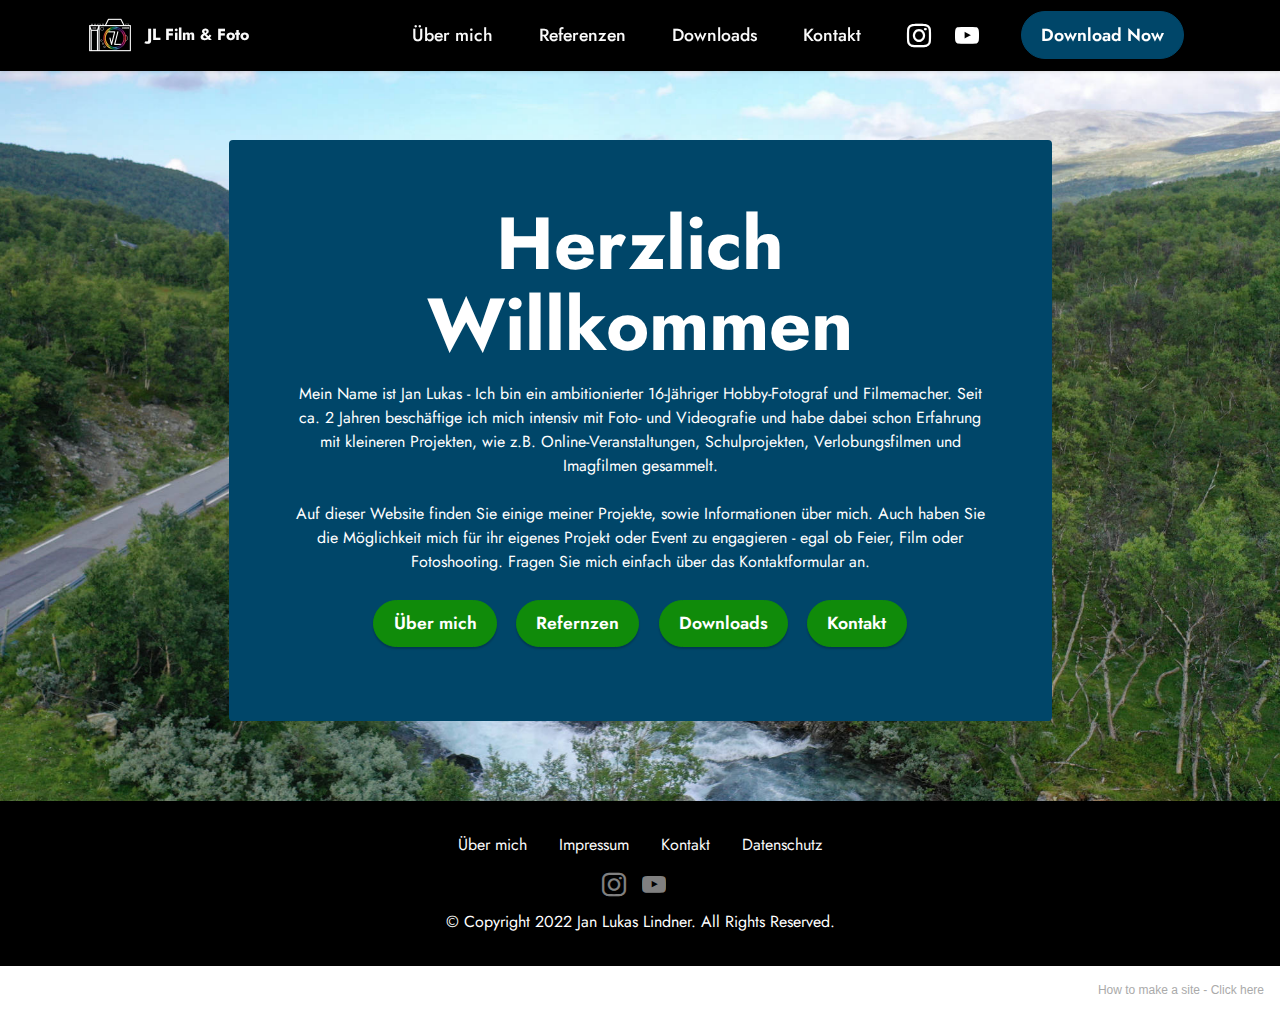
==== commit f1c69992: "create github pages" ====
--- a/index.html
+++ b/index.html
@@ -106,7 +106,7 @@
                     
                     
                     
-                <li class="foot-menu-item mbr-fonts-style display-7"><a class="text-white text-primary" href="page1.html">Über mich</a></li><li class="foot-menu-item mbr-fonts-style display-7"><a class="text-white text-primary" href="page3.html" target="_blank">Impressum</a></li><li class="foot-menu-item mbr-fonts-style display-7"><a class="text-white text-primary" href="page2.html">Kontakt</a></li></ul>
+                <li class="foot-menu-item mbr-fonts-style display-7"><a class="text-white text-primary" href="page1.html">Über mich</a></li><li class="foot-menu-item mbr-fonts-style display-7"><a class="text-white text-primary" href="page3.html" target="_blank">Impressum</a></li><li class="foot-menu-item mbr-fonts-style display-7"><a class="text-white text-primary" href="page2.html">Kontakt</a></li><li class="foot-menu-item mbr-fonts-style display-7"><a href="page6.html" class="text-white">Datenschutz</a></li></ul>
             </div>
             <div class="row social-row">
                 <div class="social-list align-right pb-2">
@@ -133,7 +133,7 @@
             </div>
         </div>
     </div>
-</section><section style="background-color: #fff; font-family: -apple-system, BlinkMacSystemFont, 'Segoe UI', 'Roboto', 'Helvetica Neue', Arial, sans-serif; color:#aaa; font-size:12px; padding: 0; align-items: center; display: flex;"><a href="https://mobirise.site/k" style="flex: 1 1; height: 3rem; padding-left: 1rem;"></a><p style="flex: 0 0 auto; margin:0; padding-right:1rem;"><a href="https://mobirise.site/i" style="color:#aaa;">Built with Mobirise</a> website builder</p></section><script src="assets/bootstrap/js/bootstrap.bundle.min.js"></script>  <script src="assets/parallax/jarallax.js"></script>  <script src="assets/smoothscroll/smooth-scroll.js"></script>  <script src="assets/ytplayer/index.js"></script>  <script src="assets/dropdown/js/navbar-dropdown.js"></script>  <script src="assets/theme/js/script.js"></script>  
+</section><section style="background-color: #fff; font-family: -apple-system, BlinkMacSystemFont, 'Segoe UI', 'Roboto', 'Helvetica Neue', Arial, sans-serif; color:#aaa; font-size:12px; padding: 0; align-items: center; display: flex;"><a href="https://mobirise.site/z" style="flex: 1 1; height: 3rem; padding-left: 1rem;"></a><p style="flex: 0 0 auto; margin:0; padding-right:1rem;">How to make a site - <a href="https://mobirise.site/x" style="color:#aaa;">Click here</a></p></section><script src="assets/bootstrap/js/bootstrap.bundle.min.js"></script>  <script src="assets/parallax/jarallax.js"></script>  <script src="assets/smoothscroll/smooth-scroll.js"></script>  <script src="assets/ytplayer/index.js"></script>  <script src="assets/dropdown/js/navbar-dropdown.js"></script>  <script src="assets/theme/js/script.js"></script>  
   
   
 </body>
--- a/assets/mobirise/css/mbr-additional.css
+++ b/assets/mobirise/css/mbr-additional.css
@@ -3462,3 +3462,437 @@
 .cid-sZYKqFz1Zr .media-container-row .row-copirayt p {
   width: 100%;
 }
+.cid-t8zZZMzDqm {
+  padding-top: 5rem;
+  padding-bottom: 5rem;
+  background-color: #ffffff;
+}
+.cid-sZXMY19iew {
+  z-index: 1000;
+  width: 100%;
+  position: relative;
+  min-height: 60px;
+}
+.cid-sZXMY19iew nav.navbar {
+  position: fixed;
+}
+.cid-sZXMY19iew .dropdown-item:before {
+  font-family: Moririse2 !important;
+  content: "\e966";
+  display: inline-block;
+  width: 0;
+  position: absolute;
+  left: 1rem;
+  top: 0.5rem;
+  margin-right: 0.5rem;
+  line-height: 1;
+  font-size: inherit;
+  vertical-align: middle;
+  text-align: center;
+  overflow: hidden;
+  transform: scale(0, 1);
+  transition: all 0.25s ease-in-out;
+}
+.cid-sZXMY19iew .dropdown-menu {
+  padding: 0;
+  border-radius: 4px;
+  box-shadow: 0 1px 3px 0 rgba(0, 0, 0, 0.1);
+}
+.cid-sZXMY19iew .dropdown-item {
+  border-bottom: 1px solid #e6e6e6;
+}
+.cid-sZXMY19iew .dropdown-item:hover,
+.cid-sZXMY19iew .dropdown-item:focus {
+  background: #004669 !important;
+  color: white !important;
+}
+.cid-sZXMY19iew .dropdown-item:hover span {
+  color: white;
+}
+.cid-sZXMY19iew .dropdown-item:first-child {
+  border-top-left-radius: 4px;
+  border-top-right-radius: 4px;
+}
+.cid-sZXMY19iew .dropdown-item:last-child {
+  border-bottom: none;
+  border-bottom-left-radius: 4px;
+  border-bottom-right-radius: 4px;
+}
+.cid-sZXMY19iew .nav-dropdown .link {
+  padding: 0 0.3em !important;
+  margin: 0.667em 1em !important;
+}
+.cid-sZXMY19iew .nav-dropdown .link.dropdown-toggle::after {
+  margin-left: 0.5rem;
+  margin-top: 0.2rem;
+}
+.cid-sZXMY19iew .nav-link {
+  position: relative;
+}
+.cid-sZXMY19iew .container {
+  display: flex;
+  margin: auto;
+}
+@media (min-width: 992px) {
+  .cid-sZXMY19iew .container {
+    flex-wrap: nowrap;
+  }
+}
+.cid-sZXMY19iew .iconfont-wrapper {
+  color: #ffffff !important;
+  font-size: 1.5rem;
+  padding-right: 0.5rem;
+}
+.cid-sZXMY19iew .dropdown-menu,
+.cid-sZXMY19iew .navbar.opened {
+  background: #000000 !important;
+}
+.cid-sZXMY19iew .nav-item:focus,
+.cid-sZXMY19iew .nav-link:focus {
+  outline: none;
+}
+.cid-sZXMY19iew .dropdown .dropdown-menu .dropdown-item {
+  width: auto;
+  transition: all 0.25s ease-in-out;
+}
+.cid-sZXMY19iew .dropdown .dropdown-menu .dropdown-item::after {
+  right: 0.5rem;
+}
+.cid-sZXMY19iew .dropdown .dropdown-menu .dropdown-item .mbr-iconfont {
+  margin-right: 0.5rem;
+  vertical-align: sub;
+}
+.cid-sZXMY19iew .dropdown .dropdown-menu .dropdown-item .mbr-iconfont:before {
+  display: inline-block;
+  transform: scale(1, 1);
+  transition: all 0.25s ease-in-out;
+}
+.cid-sZXMY19iew .collapsed .dropdown-menu .dropdown-item:before {
+  display: none;
+}
+.cid-sZXMY19iew .collapsed .dropdown .dropdown-menu .dropdown-item {
+  padding: 0.235em 1.5em 0.235em 1.5em !important;
+  transition: none;
+  margin: 0 !important;
+}
+.cid-sZXMY19iew .navbar {
+  min-height: 70px;
+  transition: all 0.3s;
+  border-bottom: 1px solid transparent;
+  box-shadow: 0 1px 3px 0 rgba(0, 0, 0, 0.1);
+  background: #000000;
+}
+.cid-sZXMY19iew .navbar.opened {
+  transition: all 0.3s;
+}
+.cid-sZXMY19iew .navbar .dropdown-item {
+  padding: 0.5rem 1.8rem;
+}
+.cid-sZXMY19iew .navbar .navbar-logo img {
+  width: auto;
+}
+.cid-sZXMY19iew .navbar .navbar-collapse {
+  justify-content: flex-end;
+  z-index: 1;
+}
+.cid-sZXMY19iew .navbar.collapsed {
+  justify-content: center;
+}
+.cid-sZXMY19iew .navbar.collapsed .nav-item .nav-link::before {
+  display: none;
+}
+.cid-sZXMY19iew .navbar.collapsed.opened .dropdown-menu {
+  top: 0;
+}
+@media (min-width: 992px) {
+  .cid-sZXMY19iew .navbar.collapsed.opened:not(.navbar-short) .navbar-collapse {
+    max-height: calc(98.5vh - 3rem);
+  }
+}
+.cid-sZXMY19iew .navbar.collapsed .dropdown-menu .dropdown-submenu {
+  left: 0 !important;
+}
+.cid-sZXMY19iew .navbar.collapsed .dropdown-menu .dropdown-item:after {
+  right: auto;
+}
+.cid-sZXMY19iew .navbar.collapsed .dropdown-menu .dropdown-toggle[data-toggle="dropdown-submenu"]:after {
+  margin-left: 0.5rem;
+  margin-top: 0.2rem;
+  border-top: 0.35em solid;
+  border-right: 0.35em solid transparent;
+  border-left: 0.35em solid transparent;
+  border-bottom: 0;
+  top: 41%;
+}
+.cid-sZXMY19iew .navbar.collapsed ul.navbar-nav li {
+  margin: auto;
+}
+.cid-sZXMY19iew .navbar.collapsed .dropdown-menu .dropdown-item {
+  padding: 0.25rem 1.5rem;
+  text-align: center;
+}
+.cid-sZXMY19iew .navbar.collapsed .icons-menu {
+  padding-left: 0;
+  padding-right: 0;
+  padding-top: 0.5rem;
+  padding-bottom: 0.5rem;
+}
+@media (max-width: 991px) {
+  .cid-sZXMY19iew .navbar .nav-item .nav-link::before {
+    display: none;
+  }
+  .cid-sZXMY19iew .navbar.opened .dropdown-menu {
+    top: 0;
+  }
+  .cid-sZXMY19iew .navbar .dropdown-menu .dropdown-submenu {
+    left: 0 !important;
+  }
+  .cid-sZXMY19iew .navbar .dropdown-menu .dropdown-item:after {
+    right: auto;
+  }
+  .cid-sZXMY19iew .navbar .dropdown-menu .dropdown-toggle[data-toggle="dropdown-submenu"]:after {
+    margin-left: 0.5rem;
+    margin-top: 0.2rem;
+    border-top: 0.35em solid;
+    border-right: 0.35em solid transparent;
+    border-left: 0.35em solid transparent;
+    border-bottom: 0;
+    top: 40%;
+  }
+  .cid-sZXMY19iew .navbar .navbar-logo img {
+    height: 3rem !important;
+  }
+  .cid-sZXMY19iew .navbar ul.navbar-nav li {
+    margin: auto;
+  }
+  .cid-sZXMY19iew .navbar .dropdown-menu .dropdown-item {
+    padding: 0.25rem 1.5rem !important;
+    text-align: center;
+  }
+  .cid-sZXMY19iew .navbar .navbar-brand {
+    flex-shrink: initial;
+    flex-basis: auto;
+    word-break: break-word;
+    padding-right: 2rem;
+  }
+  .cid-sZXMY19iew .navbar .navbar-toggler {
+    flex-basis: auto;
+  }
+  .cid-sZXMY19iew .navbar .icons-menu {
+    padding-left: 0;
+    padding-top: 0.5rem;
+    padding-bottom: 0.5rem;
+  }
+}
+.cid-sZXMY19iew .navbar.navbar-short {
+  min-height: 60px;
+}
+.cid-sZXMY19iew .navbar.navbar-short .navbar-logo img {
+  height: 2.5rem !important;
+}
+.cid-sZXMY19iew .navbar.navbar-short .navbar-brand {
+  min-height: 60px;
+  padding: 0;
+}
+.cid-sZXMY19iew .navbar-brand {
+  min-height: 70px;
+  flex-shrink: 0;
+  align-items: center;
+  margin-right: 0;
+  padding: 10px 0;
+  transition: all 0.3s;
+  word-break: break-word;
+  z-index: 1;
+}
+.cid-sZXMY19iew .navbar-brand .navbar-caption {
+  line-height: inherit !important;
+}
+.cid-sZXMY19iew .navbar-brand .navbar-logo a {
+  outline: none;
+}
+.cid-sZXMY19iew .dropdown-item.active,
+.cid-sZXMY19iew .dropdown-item:active {
+  background-color: transparent;
+}
+.cid-sZXMY19iew .navbar-expand-lg .navbar-nav .nav-link {
+  padding: 0;
+}
+.cid-sZXMY19iew .nav-dropdown .link.dropdown-toggle {
+  margin-right: 1.667em;
+}
+.cid-sZXMY19iew .nav-dropdown .link.dropdown-toggle[aria-expanded="true"] {
+  margin-right: 0;
+  padding: 0.667em 1.667em;
+}
+.cid-sZXMY19iew .navbar.navbar-expand-lg .dropdown .dropdown-menu {
+  background: #000000;
+}
+.cid-sZXMY19iew .navbar.navbar-expand-lg .dropdown .dropdown-menu .dropdown-submenu {
+  margin: 0;
+  left: 100%;
+}
+.cid-sZXMY19iew .navbar .dropdown.open > .dropdown-menu {
+  display: block;
+}
+.cid-sZXMY19iew ul.navbar-nav {
+  flex-wrap: wrap;
+}
+.cid-sZXMY19iew .navbar-buttons {
+  text-align: center;
+  min-width: 170px;
+}
+.cid-sZXMY19iew button.navbar-toggler {
+  outline: none;
+  width: 31px;
+  height: 20px;
+  cursor: pointer;
+  transition: all 0.2s;
+  position: relative;
+  align-self: center;
+}
+.cid-sZXMY19iew button.navbar-toggler .hamburger span {
+  position: absolute;
+  right: 0;
+  width: 30px;
+  height: 2px;
+  border-right: 5px;
+  background-color: #ffffff;
+}
+.cid-sZXMY19iew button.navbar-toggler .hamburger span:nth-child(1) {
+  top: 0;
+  transition: all 0.2s;
+}
+.cid-sZXMY19iew button.navbar-toggler .hamburger span:nth-child(2) {
+  top: 8px;
+  transition: all 0.15s;
+}
+.cid-sZXMY19iew button.navbar-toggler .hamburger span:nth-child(3) {
+  top: 8px;
+  transition: all 0.15s;
+}
+.cid-sZXMY19iew button.navbar-toggler .hamburger span:nth-child(4) {
+  top: 16px;
+  transition: all 0.2s;
+}
+.cid-sZXMY19iew nav.opened .hamburger span:nth-child(1) {
+  top: 8px;
+  width: 0;
+  opacity: 0;
+  right: 50%;
+  transition: all 0.2s;
+}
+.cid-sZXMY19iew nav.opened .hamburger span:nth-child(2) {
+  transform: rotate(45deg);
+  transition: all 0.25s;
+}
+.cid-sZXMY19iew nav.opened .hamburger span:nth-child(3) {
+  transform: rotate(-45deg);
+  transition: all 0.25s;
+}
+.cid-sZXMY19iew nav.opened .hamburger span:nth-child(4) {
+  top: 8px;
+  width: 0;
+  opacity: 0;
+  right: 50%;
+  transition: all 0.2s;
+}
+.cid-sZXMY19iew .navbar-dropdown {
+  padding: 0 1rem;
+  position: fixed;
+}
+.cid-sZXMY19iew a.nav-link {
+  display: flex;
+  align-items: center;
+  justify-content: center;
+}
+.cid-sZXMY19iew .icons-menu {
+  flex-wrap: nowrap;
+  display: flex;
+  justify-content: center;
+  padding-left: 1rem;
+  padding-right: 1rem;
+  padding-top: 0.3rem;
+  text-align: center;
+}
+@media screen and (-ms-high-contrast: active), (-ms-high-contrast: none) {
+  .cid-sZXMY19iew .navbar {
+    height: 70px;
+  }
+  .cid-sZXMY19iew .navbar.opened {
+    height: auto;
+  }
+  .cid-sZXMY19iew .nav-item .nav-link:hover::before {
+    width: 175%;
+    max-width: calc(100% + 2rem);
+    left: -1rem;
+  }
+}
+.cid-sZYKqFz1Zr {
+  padding-top: 2rem;
+  padding-bottom: 2rem;
+  background-color: #000000;
+}
+.cid-sZYKqFz1Zr .row-links {
+  width: 100%;
+  justify-content: center;
+}
+.cid-sZYKqFz1Zr .social-row {
+  width: 100%;
+  justify-content: center;
+}
+.cid-sZYKqFz1Zr .media-container-row {
+  flex-direction: column;
+  justify-content: center;
+  align-items: center;
+}
+.cid-sZYKqFz1Zr .media-container-row .foot-menu {
+  list-style: none;
+  display: flex;
+  justify-content: center;
+  flex-wrap: wrap;
+  padding: 0;
+  margin-bottom: 0;
+}
+.cid-sZYKqFz1Zr .media-container-row .foot-menu li {
+  padding: 0 1rem 1rem 1rem;
+}
+.cid-sZYKqFz1Zr .media-container-row .foot-menu li p {
+  margin: 0;
+}
+.cid-sZYKqFz1Zr .media-container-row .social-list {
+  width: auto;
+  padding-left: 0;
+  margin-bottom: 0;
+  list-style: none;
+  display: flex;
+  flex-wrap: wrap;
+  justify-content: flex-end;
+}
+.cid-sZYKqFz1Zr .media-container-row .social-list .mbr-iconfont-social {
+  font-size: 1.5rem;
+  color: #ffffff;
+}
+.cid-sZYKqFz1Zr .media-container-row .social-list .soc-item {
+  margin: 0 .5rem;
+}
+.cid-sZYKqFz1Zr .media-container-row .social-list a {
+  margin: 0;
+  opacity: .5;
+  transition: .2s linear;
+}
+.cid-sZYKqFz1Zr .media-container-row .social-list a:hover {
+  opacity: 1;
+}
+@media (max-width: 767px) {
+  .cid-sZYKqFz1Zr .media-container-row .social-list {
+    -webkit-justify-content: center;
+    justify-content: center;
+  }
+}
+.cid-sZYKqFz1Zr .media-container-row .row-copirayt {
+  word-break: break-word;
+  width: 100%;
+}
+.cid-sZYKqFz1Zr .media-container-row .row-copirayt p {
+  width: 100%;
+}
--- a/assets/mobirise/css/mbr-additional.css
+++ b/assets/mobirise/css/mbr-additional.css
@@ -3462,3 +3462,437 @@
 .cid-sZYKqFz1Zr .media-container-row .row-copirayt p {
   width: 100%;
 }
+.cid-t8zZZMzDqm {
+  padding-top: 5rem;
+  padding-bottom: 5rem;
+  background-color: #ffffff;
+}
+.cid-sZXMY19iew {
+  z-index: 1000;
+  width: 100%;
+  position: relative;
+  min-height: 60px;
+}
+.cid-sZXMY19iew nav.navbar {
+  position: fixed;
+}
+.cid-sZXMY19iew .dropdown-item:before {
+  font-family: Moririse2 !important;
+  content: "\e966";
+  display: inline-block;
+  width: 0;
+  position: absolute;
+  left: 1rem;
+  top: 0.5rem;
+  margin-right: 0.5rem;
+  line-height: 1;
+  font-size: inherit;
+  vertical-align: middle;
+  text-align: center;
+  overflow: hidden;
+  transform: scale(0, 1);
+  transition: all 0.25s ease-in-out;
+}
+.cid-sZXMY19iew .dropdown-menu {
+  padding: 0;
+  border-radius: 4px;
+  box-shadow: 0 1px 3px 0 rgba(0, 0, 0, 0.1);
+}
+.cid-sZXMY19iew .dropdown-item {
+  border-bottom: 1px solid #e6e6e6;
+}
+.cid-sZXMY19iew .dropdown-item:hover,
+.cid-sZXMY19iew .dropdown-item:focus {
+  background: #004669 !important;
+  color: white !important;
+}
+.cid-sZXMY19iew .dropdown-item:hover span {
+  color: white;
+}
+.cid-sZXMY19iew .dropdown-item:first-child {
+  border-top-left-radius: 4px;
+  border-top-right-radius: 4px;
+}
+.cid-sZXMY19iew .dropdown-item:last-child {
+  border-bottom: none;
+  border-bottom-left-radius: 4px;
+  border-bottom-right-radius: 4px;
+}
+.cid-sZXMY19iew .nav-dropdown .link {
+  padding: 0 0.3em !important;
+  margin: 0.667em 1em !important;
+}
+.cid-sZXMY19iew .nav-dropdown .link.dropdown-toggle::after {
+  margin-left: 0.5rem;
+  margin-top: 0.2rem;
+}
+.cid-sZXMY19iew .nav-link {
+  position: relative;
+}
+.cid-sZXMY19iew .container {
+  display: flex;
+  margin: auto;
+}
+@media (min-width: 992px) {
+  .cid-sZXMY19iew .container {
+    flex-wrap: nowrap;
+  }
+}
+.cid-sZXMY19iew .iconfont-wrapper {
+  color: #ffffff !important;
+  font-size: 1.5rem;
+  padding-right: 0.5rem;
+}
+.cid-sZXMY19iew .dropdown-menu,
+.cid-sZXMY19iew .navbar.opened {
+  background: #000000 !important;
+}
+.cid-sZXMY19iew .nav-item:focus,
+.cid-sZXMY19iew .nav-link:focus {
+  outline: none;
+}
+.cid-sZXMY19iew .dropdown .dropdown-menu .dropdown-item {
+  width: auto;
+  transition: all 0.25s ease-in-out;
+}
+.cid-sZXMY19iew .dropdown .dropdown-menu .dropdown-item::after {
+  right: 0.5rem;
+}
+.cid-sZXMY19iew .dropdown .dropdown-menu .dropdown-item .mbr-iconfont {
+  margin-right: 0.5rem;
+  vertical-align: sub;
+}
+.cid-sZXMY19iew .dropdown .dropdown-menu .dropdown-item .mbr-iconfont:before {
+  display: inline-block;
+  transform: scale(1, 1);
+  transition: all 0.25s ease-in-out;
+}
+.cid-sZXMY19iew .collapsed .dropdown-menu .dropdown-item:before {
+  display: none;
+}
+.cid-sZXMY19iew .collapsed .dropdown .dropdown-menu .dropdown-item {
+  padding: 0.235em 1.5em 0.235em 1.5em !important;
+  transition: none;
+  margin: 0 !important;
+}
+.cid-sZXMY19iew .navbar {
+  min-height: 70px;
+  transition: all 0.3s;
+  border-bottom: 1px solid transparent;
+  box-shadow: 0 1px 3px 0 rgba(0, 0, 0, 0.1);
+  background: #000000;
+}
+.cid-sZXMY19iew .navbar.opened {
+  transition: all 0.3s;
+}
+.cid-sZXMY19iew .navbar .dropdown-item {
+  padding: 0.5rem 1.8rem;
+}
+.cid-sZXMY19iew .navbar .navbar-logo img {
+  width: auto;
+}
+.cid-sZXMY19iew .navbar .navbar-collapse {
+  justify-content: flex-end;
+  z-index: 1;
+}
+.cid-sZXMY19iew .navbar.collapsed {
+  justify-content: center;
+}
+.cid-sZXMY19iew .navbar.collapsed .nav-item .nav-link::before {
+  display: none;
+}
+.cid-sZXMY19iew .navbar.collapsed.opened .dropdown-menu {
+  top: 0;
+}
+@media (min-width: 992px) {
+  .cid-sZXMY19iew .navbar.collapsed.opened:not(.navbar-short) .navbar-collapse {
+    max-height: calc(98.5vh - 3rem);
+  }
+}
+.cid-sZXMY19iew .navbar.collapsed .dropdown-menu .dropdown-submenu {
+  left: 0 !important;
+}
+.cid-sZXMY19iew .navbar.collapsed .dropdown-menu .dropdown-item:after {
+  right: auto;
+}
+.cid-sZXMY19iew .navbar.collapsed .dropdown-menu .dropdown-toggle[data-toggle="dropdown-submenu"]:after {
+  margin-left: 0.5rem;
+  margin-top: 0.2rem;
+  border-top: 0.35em solid;
+  border-right: 0.35em solid transparent;
+  border-left: 0.35em solid transparent;
+  border-bottom: 0;
+  top: 41%;
+}
+.cid-sZXMY19iew .navbar.collapsed ul.navbar-nav li {
+  margin: auto;
+}
+.cid-sZXMY19iew .navbar.collapsed .dropdown-menu .dropdown-item {
+  padding: 0.25rem 1.5rem;
+  text-align: center;
+}
+.cid-sZXMY19iew .navbar.collapsed .icons-menu {
+  padding-left: 0;
+  padding-right: 0;
+  padding-top: 0.5rem;
+  padding-bottom: 0.5rem;
+}
+@media (max-width: 991px) {
+  .cid-sZXMY19iew .navbar .nav-item .nav-link::before {
+    display: none;
+  }
+  .cid-sZXMY19iew .navbar.opened .dropdown-menu {
+    top: 0;
+  }
+  .cid-sZXMY19iew .navbar .dropdown-menu .dropdown-submenu {
+    left: 0 !important;
+  }
+  .cid-sZXMY19iew .navbar .dropdown-menu .dropdown-item:after {
+    right: auto;
+  }
+  .cid-sZXMY19iew .navbar .dropdown-menu .dropdown-toggle[data-toggle="dropdown-submenu"]:after {
+    margin-left: 0.5rem;
+    margin-top: 0.2rem;
+    border-top: 0.35em solid;
+    border-right: 0.35em solid transparent;
+    border-left: 0.35em solid transparent;
+    border-bottom: 0;
+    top: 40%;
+  }
+  .cid-sZXMY19iew .navbar .navbar-logo img {
+    height: 3rem !important;
+  }
+  .cid-sZXMY19iew .navbar ul.navbar-nav li {
+    margin: auto;
+  }
+  .cid-sZXMY19iew .navbar .dropdown-menu .dropdown-item {
+    padding: 0.25rem 1.5rem !important;
+    text-align: center;
+  }
+  .cid-sZXMY19iew .navbar .navbar-brand {
+    flex-shrink: initial;
+    flex-basis: auto;
+    word-break: break-word;
+    padding-right: 2rem;
+  }
+  .cid-sZXMY19iew .navbar .navbar-toggler {
+    flex-basis: auto;
+  }
+  .cid-sZXMY19iew .navbar .icons-menu {
+    padding-left: 0;
+    padding-top: 0.5rem;
+    padding-bottom: 0.5rem;
+  }
+}
+.cid-sZXMY19iew .navbar.navbar-short {
+  min-height: 60px;
+}
+.cid-sZXMY19iew .navbar.navbar-short .navbar-logo img {
+  height: 2.5rem !important;
+}
+.cid-sZXMY19iew .navbar.navbar-short .navbar-brand {
+  min-height: 60px;
+  padding: 0;
+}
+.cid-sZXMY19iew .navbar-brand {
+  min-height: 70px;
+  flex-shrink: 0;
+  align-items: center;
+  margin-right: 0;
+  padding: 10px 0;
+  transition: all 0.3s;
+  word-break: break-word;
+  z-index: 1;
+}
+.cid-sZXMY19iew .navbar-brand .navbar-caption {
+  line-height: inherit !important;
+}
+.cid-sZXMY19iew .navbar-brand .navbar-logo a {
+  outline: none;
+}
+.cid-sZXMY19iew .dropdown-item.active,
+.cid-sZXMY19iew .dropdown-item:active {
+  background-color: transparent;
+}
+.cid-sZXMY19iew .navbar-expand-lg .navbar-nav .nav-link {
+  padding: 0;
+}
+.cid-sZXMY19iew .nav-dropdown .link.dropdown-toggle {
+  margin-right: 1.667em;
+}
+.cid-sZXMY19iew .nav-dropdown .link.dropdown-toggle[aria-expanded="true"] {
+  margin-right: 0;
+  padding: 0.667em 1.667em;
+}
+.cid-sZXMY19iew .navbar.navbar-expand-lg .dropdown .dropdown-menu {
+  background: #000000;
+}
+.cid-sZXMY19iew .navbar.navbar-expand-lg .dropdown .dropdown-menu .dropdown-submenu {
+  margin: 0;
+  left: 100%;
+}
+.cid-sZXMY19iew .navbar .dropdown.open > .dropdown-menu {
+  display: block;
+}
+.cid-sZXMY19iew ul.navbar-nav {
+  flex-wrap: wrap;
+}
+.cid-sZXMY19iew .navbar-buttons {
+  text-align: center;
+  min-width: 170px;
+}
+.cid-sZXMY19iew button.navbar-toggler {
+  outline: none;
+  width: 31px;
+  height: 20px;
+  cursor: pointer;
+  transition: all 0.2s;
+  position: relative;
+  align-self: center;
+}
+.cid-sZXMY19iew button.navbar-toggler .hamburger span {
+  position: absolute;
+  right: 0;
+  width: 30px;
+  height: 2px;
+  border-right: 5px;
+  background-color: #ffffff;
+}
+.cid-sZXMY19iew button.navbar-toggler .hamburger span:nth-child(1) {
+  top: 0;
+  transition: all 0.2s;
+}
+.cid-sZXMY19iew button.navbar-toggler .hamburger span:nth-child(2) {
+  top: 8px;
+  transition: all 0.15s;
+}
+.cid-sZXMY19iew button.navbar-toggler .hamburger span:nth-child(3) {
+  top: 8px;
+  transition: all 0.15s;
+}
+.cid-sZXMY19iew button.navbar-toggler .hamburger span:nth-child(4) {
+  top: 16px;
+  transition: all 0.2s;
+}
+.cid-sZXMY19iew nav.opened .hamburger span:nth-child(1) {
+  top: 8px;
+  width: 0;
+  opacity: 0;
+  right: 50%;
+  transition: all 0.2s;
+}
+.cid-sZXMY19iew nav.opened .hamburger span:nth-child(2) {
+  transform: rotate(45deg);
+  transition: all 0.25s;
+}
+.cid-sZXMY19iew nav.opened .hamburger span:nth-child(3) {
+  transform: rotate(-45deg);
+  transition: all 0.25s;
+}
+.cid-sZXMY19iew nav.opened .hamburger span:nth-child(4) {
+  top: 8px;
+  width: 0;
+  opacity: 0;
+  right: 50%;
+  transition: all 0.2s;
+}
+.cid-sZXMY19iew .navbar-dropdown {
+  padding: 0 1rem;
+  position: fixed;
+}
+.cid-sZXMY19iew a.nav-link {
+  display: flex;
+  align-items: center;
+  justify-content: center;
+}
+.cid-sZXMY19iew .icons-menu {
+  flex-wrap: nowrap;
+  display: flex;
+  justify-content: center;
+  padding-left: 1rem;
+  padding-right: 1rem;
+  padding-top: 0.3rem;
+  text-align: center;
+}
+@media screen and (-ms-high-contrast: active), (-ms-high-contrast: none) {
+  .cid-sZXMY19iew .navbar {
+    height: 70px;
+  }
+  .cid-sZXMY19iew .navbar.opened {
+    height: auto;
+  }
+  .cid-sZXMY19iew .nav-item .nav-link:hover::before {
+    width: 175%;
+    max-width: calc(100% + 2rem);
+    left: -1rem;
+  }
+}
+.cid-sZYKqFz1Zr {
+  padding-top: 2rem;
+  padding-bottom: 2rem;
+  background-color: #000000;
+}
+.cid-sZYKqFz1Zr .row-links {
+  width: 100%;
+  justify-content: center;
+}
+.cid-sZYKqFz1Zr .social-row {
+  width: 100%;
+  justify-content: center;
+}
+.cid-sZYKqFz1Zr .media-container-row {
+  flex-direction: column;
+  justify-content: center;
+  align-items: center;
+}
+.cid-sZYKqFz1Zr .media-container-row .foot-menu {
+  list-style: none;
+  display: flex;
+  justify-content: center;
+  flex-wrap: wrap;
+  padding: 0;
+  margin-bottom: 0;
+}
+.cid-sZYKqFz1Zr .media-container-row .foot-menu li {
+  padding: 0 1rem 1rem 1rem;
+}
+.cid-sZYKqFz1Zr .media-container-row .foot-menu li p {
+  margin: 0;
+}
+.cid-sZYKqFz1Zr .media-container-row .social-list {
+  width: auto;
+  padding-left: 0;
+  margin-bottom: 0;
+  list-style: none;
+  display: flex;
+  flex-wrap: wrap;
+  justify-content: flex-end;
+}
+.cid-sZYKqFz1Zr .media-container-row .social-list .mbr-iconfont-social {
+  font-size: 1.5rem;
+  color: #ffffff;
+}
+.cid-sZYKqFz1Zr .media-container-row .social-list .soc-item {
+  margin: 0 .5rem;
+}
+.cid-sZYKqFz1Zr .media-container-row .social-list a {
+  margin: 0;
+  opacity: .5;
+  transition: .2s linear;
+}
+.cid-sZYKqFz1Zr .media-container-row .social-list a:hover {
+  opacity: 1;
+}
+@media (max-width: 767px) {
+  .cid-sZYKqFz1Zr .media-container-row .social-list {
+    -webkit-justify-content: center;
+    justify-content: center;
+  }
+}
+.cid-sZYKqFz1Zr .media-container-row .row-copirayt {
+  word-break: break-word;
+  width: 100%;
+}
+.cid-sZYKqFz1Zr .media-container-row .row-copirayt p {
+  width: 100%;
+}
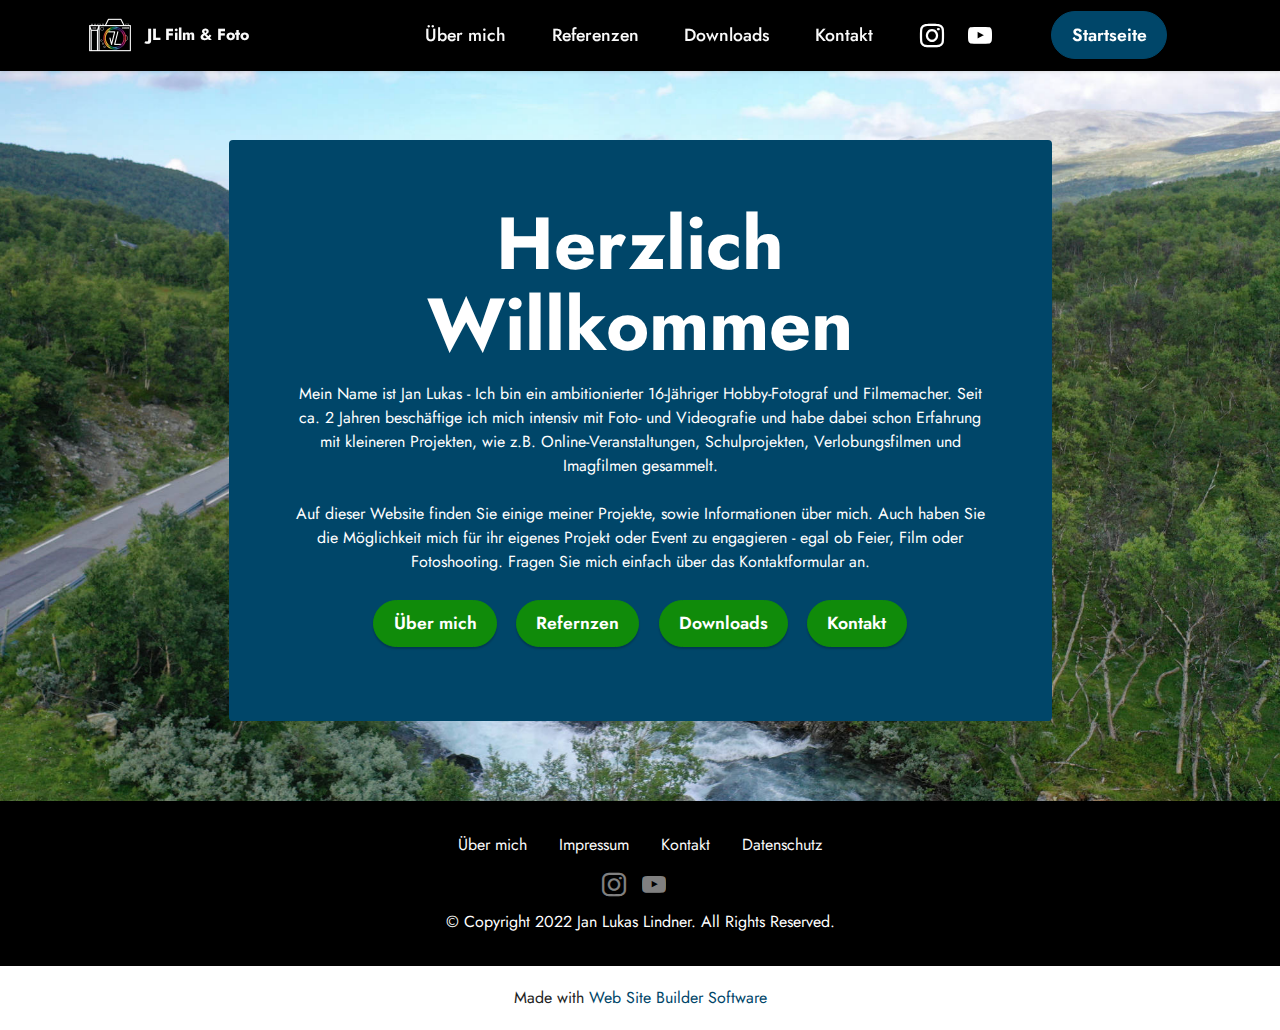
==== commit 0d3aa65d: "create github pages" ====
--- a/index.html
+++ b/index.html
@@ -1,10 +1,14 @@
 <!DOCTYPE html>
 <html  >
 <head>
-  <!-- Site made with Mobirise Website Builder v5.5.2, https://mobirise.com -->
+  <!-- Site made with Mobirise Website Builder v5.6.8, https://mobirise.com -->
   <meta charset="UTF-8">
   <meta http-equiv="X-UA-Compatible" content="IE=edge">
-  <meta name="generator" content="Mobirise v5.5.2, mobirise.com">
+  <meta name="generator" content="Mobirise v5.6.8, mobirise.com">
+  <meta name="twitter:card" content="summary_large_image"/>
+  <meta name="twitter:image:src" content="">
+  <meta property="og:image" content="">
+  <meta name="twitter:title" content="Home">
   <meta name="viewport" content="width=device-width, initial-scale=1, minimum-scale=1">
   <link rel="shortcut icon" href="assets/images/logo-wei-transparent-96x96.png" type="image/x-icon">
   <meta name="description" content="">
@@ -63,8 +67,7 @@
                     
                     
                 </div>
-                <div class="navbar-buttons mbr-section-btn"><a class="btn btn-primary display-4" href="https://jantethedog.github.io/jlfilmundfoto/">
-                        Download Now</a></div>
+                <div class="navbar-buttons mbr-section-btn"><a class="btn btn-primary display-4" href="https://jantethedog.github.io/jlfilmundfoto/">Startseite</a></div>
             </div>
         </div>
     </nav>
@@ -83,7 +86,7 @@
                         <h1 class="card-title mbr-fonts-style mb-3 display-1">
                             <strong>Herzlich Willkommen</strong></h1>
                         <p class="mbr-text mbr-fonts-style display-7">Mein Name ist Jan Lukas - Ich bin ein ambitionierter 16-Jähriger Hobby-Fotograf und Filmemacher. Seit ca. 2 Jahren beschäftige ich mich intensiv mit Foto- und Videografie und habe dabei schon Erfahrung mit kleineren Projekten, wie z.B. Online-Veranstaltungen, Schulprojekten, Verlobungsfilmen und Imagfilmen gesammelt.<br><br>Auf dieser Website finden Sie einige meiner Projekte, sowie Informationen über mich. Auch haben Sie die Möglichkeit mich für ihr eigenes Projekt oder Event zu engagieren - egal ob Feier, Film oder Fotoshooting. Fragen Sie mich einfach über das Kontaktformular an.</p>
-                        <div class="mbr-section-btn mt-3"><a class="btn btn-warning display-4" href="page1.html">Über mich</a> <a class="btn btn-warning display-4" href="page4.html">Refernzen</a> <a class="btn btn-warning display-4" href="page4.html">Downloads</a> <a class="btn btn-warning display-4" href="page2.html">Kontakt</a></div>
+                        <div class="mbr-section-btn mt-3"><a class="btn btn-warning display-4" href="page1.html">Über mich</a> <a class="btn btn-warning display-4" href="page5.html">Refernzen</a> <a class="btn btn-warning display-4" href="page4.html">Downloads</a> <a class="btn btn-warning display-4" href="page2.html">Kontakt</a></div>
                     </div>
                 </div>
             </div>
@@ -106,7 +109,7 @@
                     
                     
                     
-                <li class="foot-menu-item mbr-fonts-style display-7"><a class="text-white text-primary" href="page1.html">Über mich</a></li><li class="foot-menu-item mbr-fonts-style display-7"><a class="text-white text-primary" href="page3.html" target="_blank">Impressum</a></li><li class="foot-menu-item mbr-fonts-style display-7"><a class="text-white text-primary" href="page2.html">Kontakt</a></li><li class="foot-menu-item mbr-fonts-style display-7"><a href="page6.html" class="text-white">Datenschutz</a></li></ul>
+                <li class="foot-menu-item mbr-fonts-style display-7"><a class="text-white text-primary" href="page1.html">Über mich</a></li><li class="foot-menu-item mbr-fonts-style display-7"><a class="text-white text-primary" href="page3.html" target="_blank">Impressum</a></li><li class="foot-menu-item mbr-fonts-style display-7"><a class="text-white text-primary" href="page2.html">Kontakt</a></li><li class="foot-menu-item mbr-fonts-style display-7"><a href="page6.html" class="text-white text-primary" target="_blank">Datenschutz</a></li></ul>
             </div>
             <div class="row social-row">
                 <div class="social-list align-right pb-2">
@@ -133,7 +136,7 @@
             </div>
         </div>
     </div>
-</section><section style="background-color: #fff; font-family: -apple-system, BlinkMacSystemFont, 'Segoe UI', 'Roboto', 'Helvetica Neue', Arial, sans-serif; color:#aaa; font-size:12px; padding: 0; align-items: center; display: flex;"><a href="https://mobirise.site/z" style="flex: 1 1; height: 3rem; padding-left: 1rem;"></a><p style="flex: 0 0 auto; margin:0; padding-right:1rem;">How to make a site - <a href="https://mobirise.site/x" style="color:#aaa;">Click here</a></p></section><script src="assets/bootstrap/js/bootstrap.bundle.min.js"></script>  <script src="assets/parallax/jarallax.js"></script>  <script src="assets/smoothscroll/smooth-scroll.js"></script>  <script src="assets/ytplayer/index.js"></script>  <script src="assets/dropdown/js/navbar-dropdown.js"></script>  <script src="assets/theme/js/script.js"></script>  
+</section><section class="display-7" style="padding: 0;align-items: center;justify-content: center;flex-wrap: wrap;    align-content: center;display: flex;position: relative;height: 4rem;"><a href="https://mobiri.se/2796769" style="flex: 1 1;height: 4rem;position: absolute;width: 100%;z-index: 1;"><img alt="" style="height: 4rem;" src="[data-uri]"></a><p style="margin: 0;text-align: center;" class="display-7">Made with &#8204;</p><a style="z-index:1" href="https://mobirise.com"> Web Site  Builder Software</a></section><script src="assets/bootstrap/js/bootstrap.bundle.min.js"></script>  <script src="assets/parallax/jarallax.js"></script>  <script src="assets/smoothscroll/smooth-scroll.js"></script>  <script src="assets/ytplayer/index.js"></script>  <script src="assets/dropdown/js/navbar-dropdown.js"></script>  <script src="assets/theme/js/script.js"></script>  
   
   
 </body>
--- a/assets/theme/css/style.css
+++ b/assets/theme/css/style.css
@@ -938,6 +938,19 @@
 .dropdown-item:hover + .dropdown-menu,
 .dropdown-menu:hover {
   display: block;
+}
+
+@media (min-aspect-ratio: 16/9) {
+  .mbr-video-foreground {
+    height: 300% !important;
+    top: -100% !important;
+  }
+}
+@media (max-aspect-ratio: 16/9) {
+  .mbr-video-foreground {
+    width: 300% !important;
+    left: -100% !important;
+  }
 }.engine {
 	position: absolute;
 	text-indent: -2400px;
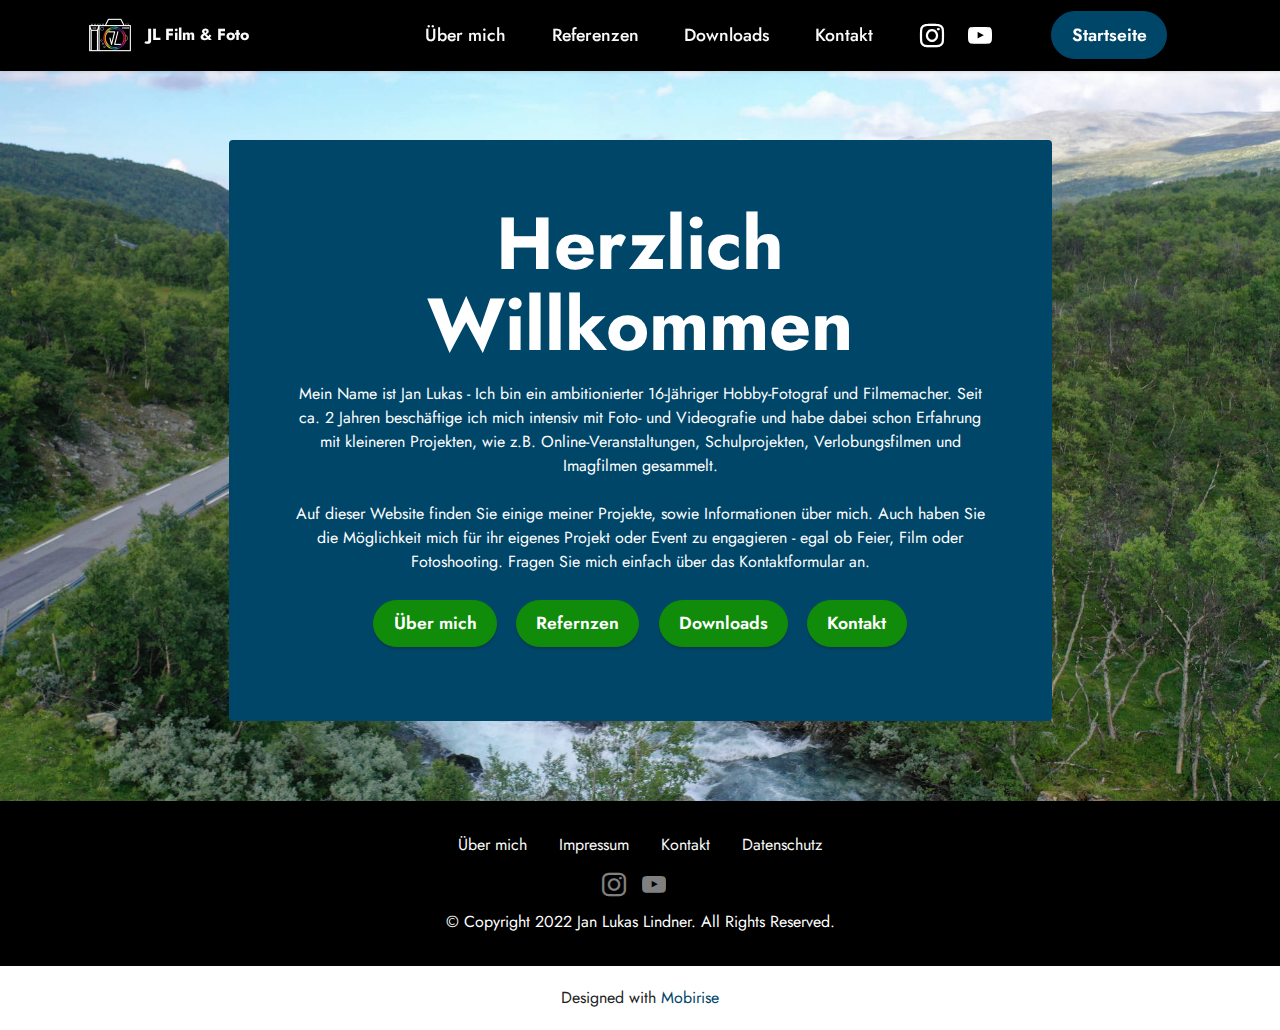
==== commit 1803a622: "create github pages" ====
--- a/index.html
+++ b/index.html
@@ -136,7 +136,7 @@
             </div>
         </div>
     </div>
-</section><section class="display-7" style="padding: 0;align-items: center;justify-content: center;flex-wrap: wrap;    align-content: center;display: flex;position: relative;height: 4rem;"><a href="https://mobiri.se/2796769" style="flex: 1 1;height: 4rem;position: absolute;width: 100%;z-index: 1;"><img alt="" style="height: 4rem;" src="[data-uri]"></a><p style="margin: 0;text-align: center;" class="display-7">Made with &#8204;</p><a style="z-index:1" href="https://mobirise.com"> Web Site  Builder Software</a></section><script src="assets/bootstrap/js/bootstrap.bundle.min.js"></script>  <script src="assets/parallax/jarallax.js"></script>  <script src="assets/smoothscroll/smooth-scroll.js"></script>  <script src="assets/ytplayer/index.js"></script>  <script src="assets/dropdown/js/navbar-dropdown.js"></script>  <script src="assets/theme/js/script.js"></script>  
+</section><section class="display-7" style="padding: 0;align-items: center;justify-content: center;flex-wrap: wrap;    align-content: center;display: flex;position: relative;height: 4rem;"><a href="https://mobiri.se/2796769" style="flex: 1 1;height: 4rem;position: absolute;width: 100%;z-index: 1;"><img alt="" style="height: 4rem;" src="[data-uri]"></a><p style="margin: 0;text-align: center;" class="display-7">Designed with &#8204;</p><a style="z-index:1" href="https://mobirise.com">Mobirise </a></section><script src="assets/bootstrap/js/bootstrap.bundle.min.js"></script>  <script src="assets/parallax/jarallax.js"></script>  <script src="assets/smoothscroll/smooth-scroll.js"></script>  <script src="assets/ytplayer/index.js"></script>  <script src="assets/dropdown/js/navbar-dropdown.js"></script>  <script src="assets/theme/js/script.js"></script>  
   
   
 </body>
--- a/assets/mobirise/css/mbr-additional.css
+++ b/assets/mobirise/css/mbr-additional.css
@@ -3386,12 +3386,163 @@
   color: #ffffff;
 }
 .cid-t8zVi0YuKW .mbr-section-title {
-  color: #000000;
+  color: #ffffff;
 }
 .cid-t8zVi0YuKW .mbr-text,
 .cid-t8zVi0YuKW .mbr-section-btn,
 .cid-t8zVi0YuKW .social-row {
-  color: #000000;
+  color: #ffffff;
+}
+.cid-t8DlJnItCC {
+  padding-top: 6rem;
+  padding-bottom: 6rem;
+  background-color: #004669;
+}
+.cid-t8DlJnItCC .mbr-media {
+  position: relative;
+}
+.cid-t8DlJnItCC .mbr-media img {
+  width: 100%;
+  object-fit: cover;
+}
+.cid-t8DlJnItCC .icon-wrap {
+  left: 50%;
+  top: 50%;
+  transform: translate(-50%, -50%);
+  position: absolute;
+}
+.cid-t8DlJnItCC .mbr-media span {
+  font-size: 4rem;
+  transition: all 0.2s;
+}
+.cid-t8DlJnItCC .modalWindow {
+  position: fixed;
+  z-index: 5000;
+  left: 0;
+  top: 0;
+  background-color: rgba(61, 61, 61, 0.65);
+  width: 100%;
+  height: 100%;
+}
+.cid-t8DlJnItCC .modalWindow .modalWindow-container {
+  display: table-cell;
+  vertical-align: middle;
+}
+.cid-t8DlJnItCC .modalWindow .modalWindow-video {
+  height: calc(44.9943757vw);
+  width: 80vw;
+  margin: 0 auto;
+}
+.cid-t8DlJnItCC .close {
+  position: fixed;
+  opacity: 0.5;
+  font-size: 22px;
+  font-weight: 300;
+  width: 60px;
+  height: 60px;
+  border-radius: 50%;
+  color: #fff;
+  top: 2.5rem;
+  right: 2.5rem;
+  border: 2px solid #fff;
+  text-shadow: none;
+  z-index: 5;
+  transition: opacity 0.3s ease;
+  align-items: center;
+  justify-content: center;
+  display: flex;
+}
+.cid-t8DlJnItCC .close:hover {
+  opacity: 1;
+  background: #000;
+  color: #fff;
+}
+.cid-t8DlJnItCC .mbr-section-title {
+  color: #ffffff;
+}
+.cid-t8DlOLIzTO {
+  padding-top: 5rem;
+  padding-bottom: 5rem;
+  background-color: #108b0a;
+}
+.cid-t8DlOLIzTO .mbr-fallback-image.disabled {
+  display: none;
+}
+.cid-t8DlOLIzTO .mbr-fallback-image {
+  display: block;
+  background-size: cover;
+  background-position: center center;
+  width: 100%;
+  height: 100%;
+  position: absolute;
+  top: 0;
+}
+.cid-t8DlOLIzTO .socicon-bg-facebook {
+  background: #1778f2;
+  color: #ffffff;
+}
+.cid-t8DlOLIzTO .socicon-bg-facebook:hover {
+  background: #0b60cb;
+}
+.cid-t8DlOLIzTO .socicon-bg-twitter {
+  background: #1da1f2;
+  color: #ffffff;
+}
+.cid-t8DlOLIzTO .socicon-bg-twitter:hover {
+  background: #0c85d0;
+}
+.cid-t8DlOLIzTO .socicon-bg-vkontakte {
+  background: #4680C2;
+  color: #ffffff;
+}
+.cid-t8DlOLIzTO .socicon-bg-vkontakte:hover {
+  background: #3567a0;
+}
+.cid-t8DlOLIzTO .socicon-bg-odnoklassniki {
+  background: #ee8208;
+  color: #ffffff;
+}
+.cid-t8DlOLIzTO .socicon-bg-odnoklassniki:hover {
+  background: #bd6706;
+}
+.cid-t8DlOLIzTO .socicon-bg-pinterest {
+  background: #e60023;
+  color: #ffffff;
+}
+.cid-t8DlOLIzTO .socicon-bg-pinterest:hover {
+  background: #b3001b;
+}
+.cid-t8DlOLIzTO .socicon-bg-mail {
+  background: #005ff9;
+  color: #ffffff;
+}
+.cid-t8DlOLIzTO .socicon-bg-mail:hover {
+  background: #004cc6;
+}
+.cid-t8DlOLIzTO .btn-social {
+  font-size: 32px;
+  border-radius: 50%;
+  padding: 0;
+  width: 55px;
+  height: 55px;
+  line-height: 55px;
+  position: relative;
+  cursor: pointer;
+  transition: all 0.3s ease-in-out;
+  border: none !important;
+}
+.cid-t8DlOLIzTO .btn-social i {
+  top: 0;
+  line-height: 55px;
+  width: 55px;
+}
+.cid-t8DlOLIzTO [class^="socicon-"]:before,
+.cid-t8DlOLIzTO [class*=" socicon-"]:before {
+  line-height: 55px;
+}
+.cid-t8DlOLIzTO .mbr-section-title,
+.cid-t8DlOLIzTO .mbr-social-likes {
+  color: #ffffff;
 }
 .cid-sZYKqFz1Zr {
   padding-top: 2rem;
--- a/assets/mobirise/css/mbr-additional.css
+++ b/assets/mobirise/css/mbr-additional.css
@@ -3386,12 +3386,163 @@
   color: #ffffff;
 }
 .cid-t8zVi0YuKW .mbr-section-title {
-  color: #000000;
+  color: #ffffff;
 }
 .cid-t8zVi0YuKW .mbr-text,
 .cid-t8zVi0YuKW .mbr-section-btn,
 .cid-t8zVi0YuKW .social-row {
-  color: #000000;
+  color: #ffffff;
+}
+.cid-t8DlJnItCC {
+  padding-top: 6rem;
+  padding-bottom: 6rem;
+  background-color: #004669;
+}
+.cid-t8DlJnItCC .mbr-media {
+  position: relative;
+}
+.cid-t8DlJnItCC .mbr-media img {
+  width: 100%;
+  object-fit: cover;
+}
+.cid-t8DlJnItCC .icon-wrap {
+  left: 50%;
+  top: 50%;
+  transform: translate(-50%, -50%);
+  position: absolute;
+}
+.cid-t8DlJnItCC .mbr-media span {
+  font-size: 4rem;
+  transition: all 0.2s;
+}
+.cid-t8DlJnItCC .modalWindow {
+  position: fixed;
+  z-index: 5000;
+  left: 0;
+  top: 0;
+  background-color: rgba(61, 61, 61, 0.65);
+  width: 100%;
+  height: 100%;
+}
+.cid-t8DlJnItCC .modalWindow .modalWindow-container {
+  display: table-cell;
+  vertical-align: middle;
+}
+.cid-t8DlJnItCC .modalWindow .modalWindow-video {
+  height: calc(44.9943757vw);
+  width: 80vw;
+  margin: 0 auto;
+}
+.cid-t8DlJnItCC .close {
+  position: fixed;
+  opacity: 0.5;
+  font-size: 22px;
+  font-weight: 300;
+  width: 60px;
+  height: 60px;
+  border-radius: 50%;
+  color: #fff;
+  top: 2.5rem;
+  right: 2.5rem;
+  border: 2px solid #fff;
+  text-shadow: none;
+  z-index: 5;
+  transition: opacity 0.3s ease;
+  align-items: center;
+  justify-content: center;
+  display: flex;
+}
+.cid-t8DlJnItCC .close:hover {
+  opacity: 1;
+  background: #000;
+  color: #fff;
+}
+.cid-t8DlJnItCC .mbr-section-title {
+  color: #ffffff;
+}
+.cid-t8DlOLIzTO {
+  padding-top: 5rem;
+  padding-bottom: 5rem;
+  background-color: #108b0a;
+}
+.cid-t8DlOLIzTO .mbr-fallback-image.disabled {
+  display: none;
+}
+.cid-t8DlOLIzTO .mbr-fallback-image {
+  display: block;
+  background-size: cover;
+  background-position: center center;
+  width: 100%;
+  height: 100%;
+  position: absolute;
+  top: 0;
+}
+.cid-t8DlOLIzTO .socicon-bg-facebook {
+  background: #1778f2;
+  color: #ffffff;
+}
+.cid-t8DlOLIzTO .socicon-bg-facebook:hover {
+  background: #0b60cb;
+}
+.cid-t8DlOLIzTO .socicon-bg-twitter {
+  background: #1da1f2;
+  color: #ffffff;
+}
+.cid-t8DlOLIzTO .socicon-bg-twitter:hover {
+  background: #0c85d0;
+}
+.cid-t8DlOLIzTO .socicon-bg-vkontakte {
+  background: #4680C2;
+  color: #ffffff;
+}
+.cid-t8DlOLIzTO .socicon-bg-vkontakte:hover {
+  background: #3567a0;
+}
+.cid-t8DlOLIzTO .socicon-bg-odnoklassniki {
+  background: #ee8208;
+  color: #ffffff;
+}
+.cid-t8DlOLIzTO .socicon-bg-odnoklassniki:hover {
+  background: #bd6706;
+}
+.cid-t8DlOLIzTO .socicon-bg-pinterest {
+  background: #e60023;
+  color: #ffffff;
+}
+.cid-t8DlOLIzTO .socicon-bg-pinterest:hover {
+  background: #b3001b;
+}
+.cid-t8DlOLIzTO .socicon-bg-mail {
+  background: #005ff9;
+  color: #ffffff;
+}
+.cid-t8DlOLIzTO .socicon-bg-mail:hover {
+  background: #004cc6;
+}
+.cid-t8DlOLIzTO .btn-social {
+  font-size: 32px;
+  border-radius: 50%;
+  padding: 0;
+  width: 55px;
+  height: 55px;
+  line-height: 55px;
+  position: relative;
+  cursor: pointer;
+  transition: all 0.3s ease-in-out;
+  border: none !important;
+}
+.cid-t8DlOLIzTO .btn-social i {
+  top: 0;
+  line-height: 55px;
+  width: 55px;
+}
+.cid-t8DlOLIzTO [class^="socicon-"]:before,
+.cid-t8DlOLIzTO [class*=" socicon-"]:before {
+  line-height: 55px;
+}
+.cid-t8DlOLIzTO .mbr-section-title,
+.cid-t8DlOLIzTO .mbr-social-likes {
+  color: #ffffff;
 }
 .cid-sZYKqFz1Zr {
   padding-top: 2rem;
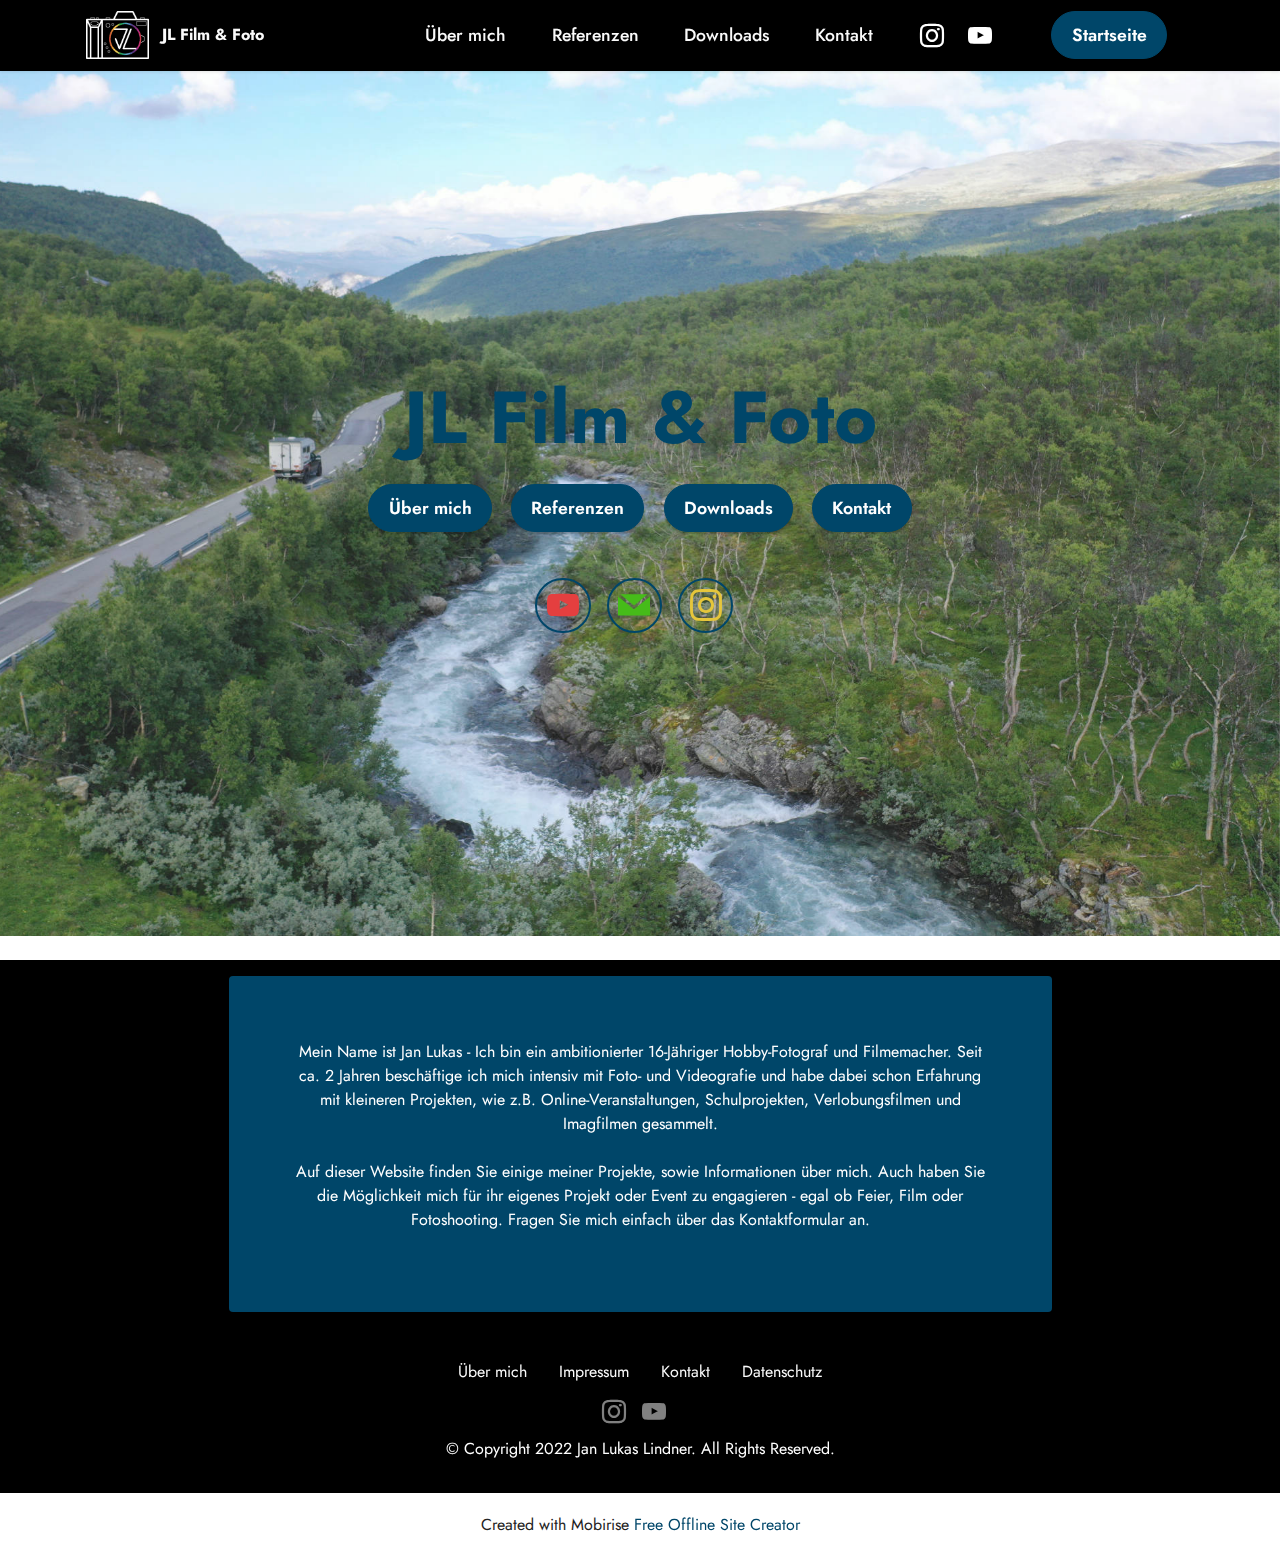
==== commit 168a19b8: "create github pages" ====
--- a/index.html
+++ b/index.html
@@ -10,11 +10,12 @@
   <meta property="og:image" content="">
   <meta name="twitter:title" content="Home">
   <meta name="viewport" content="width=device-width, initial-scale=1, minimum-scale=1">
-  <link rel="shortcut icon" href="assets/images/logo-wei-transparent-96x96.png" type="image/x-icon">
+  <link rel="shortcut icon" href="assets/images/logo-xxl-wei-auf-transparent-96x73.png" type="image/x-icon">
   <meta name="description" content="">
   
   
   <title>Home</title>
+  <link rel="stylesheet" href="assets/web/assets/mobirise-icons-bold/mobirise-icons-bold.css">
   <link rel="stylesheet" href="assets/bootstrap/css/bootstrap.min.css">
   <link rel="stylesheet" href="assets/bootstrap/css/bootstrap-grid.min.css">
   <link rel="stylesheet" href="assets/bootstrap/css/bootstrap-reboot.min.css">
@@ -39,7 +40,7 @@
             <div class="navbar-brand">
                 <span class="navbar-logo">
                     <a href="https://mobiri.se">
-                        <img src="assets/images/logo-wei-transparent-96x96.png" alt="Mobirise Website Builder" style="height: 3rem;">
+                        <img src="assets/images/logo-xxl-wei-auf-transparent-96x73.png" alt="Mobirise Website Builder" style="height: 3rem;">
                     </a>
                 </span>
                 <span class="navbar-caption-wrap"><a class="navbar-caption text-white text-primary display-7" href="index.html">JL Film &amp; Foto</a></span>
@@ -73,7 +74,45 @@
     </nav>
 </section>
 
-<section data-bs-version="5.1" class="header12 cid-sZXN5scZxT mbr-parallax-background" id="header12-1">
+<section data-bs-version="5.1" class="header13 cid-t8EBVUwucV mbr-fullscreen mbr-parallax-background" id="header13-z">
+
+    
+
+    
+    <div class="mbr-overlay" style="opacity: 0.1; background-color: rgb(255, 255, 255);"></div>
+
+    <div class="align-center container-fluid">
+        <div class="row justify-content-center">
+            <div class="col-12 col-lg-10">
+                <h1 class="mbr-section-title mbr-fonts-style mb-3 display-1"><strong>JL Film &amp; Foto</strong></h1>
+                
+                
+                <div class="mbr-section-btn mt-3"><a class="btn btn-primary display-4" href="page1.html">Über mich</a> <a class="btn btn-primary display-4" href="page5.html">Referenzen</a> <a class="btn btn-primary display-4" href="page4.html">Downloads</a> <a class="btn btn-primary display-4" href="page2.html">Kontakt</a></div>
+                <div class="social-row display-7 mt-5">
+                    <div class="soc-item">
+                        <a href="https://www.youtube.com/channel/UC4kNtRiuZdtUU26ieBD97bw" target="_blank">
+                            <span class="mbr-iconfont socicon-youtube socicon" style="color: rgb(228, 63, 63); fill: rgb(228, 63, 63);"></span>
+                        </a>
+                    </div>
+                    <div class="soc-item">
+                        
+                            <a href="mailto:jlfilmundfoto@gmail.com"><span class="mbr-iconfont socicon-mail socicon" style="color: rgb(70, 188, 25); fill: rgb(70, 188, 25);"></span></a>
+                        
+                    </div>
+                    <div class="soc-item">
+                        <a href="https://www.instagram.com/jlfilmundfoto/" target="_blank">
+                            <span class="mbr-iconfont socicon-instagram socicon" style="color: rgb(230, 198, 59); fill: rgb(230, 198, 59);"></span>
+                        </a>
+                    </div>
+                    
+                    
+                </div>
+            </div>
+        </div>
+    </div>
+</section>
+
+<section data-bs-version="5.1" class="header12 cid-sZXN5scZxT" id="header12-1">
 
     
 
@@ -83,10 +122,9 @@
             <div class="card col-12 col-md-12 col-lg-9">
                 <div class="card-wrapper">
                     <div class="card-box align-center">
-                        <h1 class="card-title mbr-fonts-style mb-3 display-1">
-                            <strong>Herzlich Willkommen</strong></h1>
+                        
                         <p class="mbr-text mbr-fonts-style display-7">Mein Name ist Jan Lukas - Ich bin ein ambitionierter 16-Jähriger Hobby-Fotograf und Filmemacher. Seit ca. 2 Jahren beschäftige ich mich intensiv mit Foto- und Videografie und habe dabei schon Erfahrung mit kleineren Projekten, wie z.B. Online-Veranstaltungen, Schulprojekten, Verlobungsfilmen und Imagfilmen gesammelt.<br><br>Auf dieser Website finden Sie einige meiner Projekte, sowie Informationen über mich. Auch haben Sie die Möglichkeit mich für ihr eigenes Projekt oder Event zu engagieren - egal ob Feier, Film oder Fotoshooting. Fragen Sie mich einfach über das Kontaktformular an.</p>
-                        <div class="mbr-section-btn mt-3"><a class="btn btn-warning display-4" href="page1.html">Über mich</a> <a class="btn btn-warning display-4" href="page5.html">Refernzen</a> <a class="btn btn-warning display-4" href="page4.html">Downloads</a> <a class="btn btn-warning display-4" href="page2.html">Kontakt</a></div>
+                        
                     </div>
                 </div>
             </div>
@@ -136,7 +174,7 @@
             </div>
         </div>
     </div>
-</section><section class="display-7" style="padding: 0;align-items: center;justify-content: center;flex-wrap: wrap;    align-content: center;display: flex;position: relative;height: 4rem;"><a href="https://mobiri.se/2796769" style="flex: 1 1;height: 4rem;position: absolute;width: 100%;z-index: 1;"><img alt="" style="height: 4rem;" src="[data-uri]"></a><p style="margin: 0;text-align: center;" class="display-7">Designed with &#8204;</p><a style="z-index:1" href="https://mobirise.com">Mobirise </a></section><script src="assets/bootstrap/js/bootstrap.bundle.min.js"></script>  <script src="assets/parallax/jarallax.js"></script>  <script src="assets/smoothscroll/smooth-scroll.js"></script>  <script src="assets/ytplayer/index.js"></script>  <script src="assets/dropdown/js/navbar-dropdown.js"></script>  <script src="assets/theme/js/script.js"></script>  
+</section><section class="display-7" style="padding: 0;align-items: center;justify-content: center;flex-wrap: wrap;    align-content: center;display: flex;position: relative;height: 4rem;"><a href="https://mobiri.se/2796769" style="flex: 1 1;height: 4rem;position: absolute;width: 100%;z-index: 1;"><img alt="" style="height: 4rem;" src="[data-uri]"></a><p style="margin: 0;text-align: center;" class="display-7">Created with Mobirise &#8204;</p><a style="z-index:1" href="https://mobirise.com/offline-website-builder.html">Free Offline Site Creator</a></section><script src="assets/bootstrap/js/bootstrap.bundle.min.js"></script>  <script src="assets/parallax/jarallax.js"></script>  <script src="assets/smoothscroll/smooth-scroll.js"></script>  <script src="assets/ytplayer/index.js"></script>  <script src="assets/dropdown/js/navbar-dropdown.js"></script>  <script src="assets/theme/js/script.js"></script>  
   
   
 </body>
--- a/assets/web/assets/mobirise-icons-bold/mobirise-icons-bold.css
+++ b/assets/web/assets/mobirise-icons-bold/mobirise-icons-bold.css
@@ -0,0 +1,477 @@
+@font-face {
+  font-family: 'mobirise-icons-bold';
+  font-display: swap;
+  src:  url('mobirise-icons-bold.eot?m1l4yr');
+  src:  url('mobirise-icons-bold.eot?m1l4yr#iefix') format('embedded-opentype'),
+    url('mobirise-icons-bold.ttf?m1l4yr') format('truetype'),
+    url('mobirise-icons-bold.woff?m1l4yr') format('woff'),
+    url('mobirise-icons-bold.svg?m1l4yr#mobirise-icons-bold') format('svg');
+  font-weight: normal;
+  font-style: normal;
+}
+
+[class^="mbrib-"], [class*="mbrib-"] {
+  /* use !important to prevent issues with browser extensions that change fonts */
+  font-family: 'mobirise-icons-bold' !important;
+  speak: none;
+  font-style: normal;
+  font-weight: normal;
+  font-variant: normal;
+  text-transform: none;
+  line-height: 1;
+
+  /* Better Font Rendering =========== */
+  -webkit-font-smoothing: antialiased;
+  -moz-osx-font-smoothing: grayscale;
+}
+
+.mbrib-add-submenu:before {
+  content: "\e900";
+}
+.mbrib-alert:before {
+  content: "\e901";
+}
+.mbrib-align-center:before {
+  content: "\e902";
+}
+.mbrib-align-justify:before {
+  content: "\e903";
+}
+.mbrib-align-left:before {
+  content: "\e904";
+}
+.mbrib-align-right:before {
+  content: "\e905";
+}
+.mbrib-android:before {
+  content: "\e906";
+}
+.mbrib-apple:before {
+  content: "\e907";
+}
+.mbrib-arrow-down:before {
+  content: "\e908";
+}
+.mbrib-arrow-next:before {
+  content: "\e909";
+}
+.mbrib-arrow-prev:before {
+  content: "\e90a";
+}
+.mbrib-arrow-up:before {
+  content: "\e90b";
+}
+.mbrib-bold:before {
+  content: "\e90c";
+}
+.mbrib-bookmark:before {
+  content: "\e90d";
+}
+.mbrib-bootstrap:before {
+  content: "\e90e";
+}
+.mbrib-briefcase:before {
+  content: "\e90f";
+}
+.mbrib-browse:before {
+  content: "\e910";
+}
+.mbrib-bulleted-list:before {
+  content: "\e911";
+}
+.mbrib-calendar:before {
+  content: "\e912";
+}
+.mbrib-camera:before {
+  content: "\e913";
+}
+.mbrib-cart-add:before {
+  content: "\e914";
+}
+.mbrib-cart-full:before {
+  content: "\e915";
+}
+.mbrib-cash:before {
+  content: "\e916";
+}
+.mbrib-change-style:before {
+  content: "\e917";
+}
+.mbrib-chat:before {
+  content: "\e918";
+}
+.mbrib-clock:before {
+  content: "\e919";
+}
+.mbrib-close:before {
+  content: "\e91a";
+}
+.mbrib-cloud:before {
+  content: "\e91b";
+}
+.mbrib-code:before {
+  content: "\e91c";
+}
+.mbrib-contact-form:before {
+  content: "\e91d";
+}
+.mbrib-credit-card:before {
+  content: "\e91e";
+}
+.mbrib-cursor-click:before {
+  content: "\e91f";
+}
+.mbrib-cust-feedback:before {
+  content: "\e920";
+}
+.mbrib-database:before {
+  content: "\e921";
+}
+.mbrib-delivery:before {
+  content: "\e922";
+}
+.mbrib-desktop:before {
+  content: "\e923";
+}
+.mbrib-devices:before {
+  content: "\e924";
+}
+.mbrib-down:before {
+  content: "\e925";
+}
+.mbrib-download:before {
+  content: "\e926";
+}
+.mbrib-drag-n-drop:before {
+  content: "\e927";
+}
+.mbrib-drag-n-drop2:before {
+  content: "\e928";
+}
+.mbrib-edit:before {
+  content: "\e929";
+}
+.mbrib-edit2:before {
+  content: "\e92a";
+}
+.mbrib-error:before {
+  content: "\e92b";
+}
+.mbrib-extension:before {
+  content: "\e92c";
+}
+.mbrib-features:before {
+  content: "\e92d";
+}
+.mbrib-file:before {
+  content: "\e92e";
+}
+.mbrib-flag:before {
+  content: "\e92f";
+}
+.mbrib-folder:before {
+  content: "\e930";
+}
+.mbrib-gift:before {
+  content: "\e931";
+}
+.mbrib-github:before {
+  content: "\e932";
+}
+.mbrib-globe-2:before {
+  content: "\e933";
+}
+.mbrib-globe:before {
+  content: "\e934";
+}
+.mbrib-growing-chart:before {
+  content: "\e935";
+}
+.mbrib-hearth:before {
+  content: "\e936";
+}
+.mbrib-help:before {
+  content: "\e937";
+}
+.mbrib-home:before {
+  content: "\e938";
+}
+.mbrib-hot-cup:before {
+  content: "\e939";
+}
+.mbrib-idea:before {
+  content: "\e93a";
+}
+.mbrib-image-gallery:before {
+  content: "\e93b";
+}
+.mbrib-image-slider:before {
+  content: "\e93c";
+}
+.mbrib-info:before {
+  content: "\e93d";
+}
+.mbrib-italic:before {
+  content: "\e93e";
+}
+.mbrib-key:before {
+  content: "\e93f";
+}
+.mbrib-laptop:before {
+  content: "\e940";
+}
+.mbrib-layers:before {
+  content: "\e941";
+}
+.mbrib-left-right:before {
+  content: "\e942";
+}
+.mbrib-left:before {
+  content: "\e943";
+}
+.mbrib-letter:before {
+  content: "\e944";
+}
+.mbrib-like:before {
+  content: "\e945";
+}
+.mbrib-link:before {
+  content: "\e946";
+}
+.mbrib-lock:before {
+  content: "\e947";
+}
+.mbrib-login:before {
+  content: "\e948";
+}
+.mbrib-logout:before {
+  content: "\e949";
+}
+.mbrib-magic-stick:before {
+  content: "\e94a";
+}
+.mbrib-map-pin:before {
+  content: "\e94b";
+}
+.mbrib-menu:before {
+  content: "\e94c";
+}
+.mbrib-mobile:before {
+  content: "\e94d";
+}
+.mbrib-mobile2:before {
+  content: "\e94e";
+}
+.mbrib-mobirise:before {
+  content: "\e94f";
+}
+.mbrib-more-horizontal:before {
+  content: "\e950";
+}
+.mbrib-more-vertical:before {
+  content: "\e951";
+}
+.mbrib-music:before {
+  content: "\e952";
+}
+.mbrib-new-file:before {
+  content: "\e953";
+}
+.mbrib-numbered-list:before {
+  content: "\e954";
+}
+.mbrib-opened-folder:before {
+  content: "\e955";
+}
+.mbrib-pages:before {
+  content: "\e956";
+}
+.mbrib-paper-plane:before {
+  content: "\e957";
+}
+.mbrib-paperclip:before {
+  content: "\e958";
+}
+.mbrib-photo:before {
+  content: "\e959";
+}
+.mbrib-photos:before {
+  content: "\e95a";
+}
+.mbrib-pin:before {
+  content: "\e95b";
+}
+.mbrib-play:before {
+  content: "\e95c";
+}
+.mbrib-plus:before {
+  content: "\e95d";
+}
+.mbrib-preview:before {
+  content: "\e95e";
+}
+.mbrib-print:before {
+  content: "\e95f";
+}
+.mbrib-protect:before {
+  content: "\e960";
+}
+.mbrib-question:before {
+  content: "\e961";
+}
+.mbrib-quote-left:before {
+  content: "\e962";
+}
+.mbrib-quote-right:before {
+  content: "\e963";
+}
+.mbrib-redo:before {
+  content: "\e964";
+}
+.mbrib-refresh:before {
+  content: "\e965";
+}
+.mbrib-responsive:before {
+  content: "\e966";
+}
+.mbrib-right:before {
+  content: "\e967";
+}
+.mbrib-rocket:before {
+  content: "\e968";
+}
+.mbrib-sad-face:before {
+  content: "\e969";
+}
+.mbrib-sale:before {
+  content: "\e96a";
+}
+.mbrib-save:before {
+  content: "\e96b";
+}
+.mbrib-search:before {
+  content: "\e96c";
+}
+.mbrib-setting:before {
+  content: "\e96d";
+}
+.mbrib-setting2:before {
+  content: "\e96e";
+}
+.mbrib-setting3:before {
+  content: "\e96f";
+}
+.mbrib-share:before {
+  content: "\e970";
+}
+.mbrib-shopping-bag:before {
+  content: "\e971";
+}
+.mbrib-shopping-basket:before {
+  content: "\e972";
+}
+.mbrib-shopping-cart:before {
+  content: "\e973";
+}
+.mbrib-sites:before {
+  content: "\e974";
+}
+.mbrib-smile-face:before {
+  content: "\e975";
+}
+.mbrib-speed:before {
+  content: "\e976";
+}
+.mbrib-star:before {
+  content: "\e977";
+}
+.mbrib-success:before {
+  content: "\e978";
+}
+.mbrib-sun:before {
+  content: "\e979";
+}
+.mbrib-sun2:before {
+  content: "\e97a";
+}
+.mbrib-tablet-vertical:before {
+  content: "\e97b";
+}
+.mbrib-tablet:before {
+  content: "\e97c";
+}
+.mbrib-target:before {
+  content: "\e97d";
+}
+.mbrib-timer:before {
+  content: "\e97e";
+}
+.mbrib-to-ftp:before {
+  content: "\e97f";
+}
+.mbrib-to-local-drive:before {
+  content: "\e980";
+}
+.mbrib-touch-swipe:before {
+  content: "\e981";
+}
+.mbrib-touch:before {
+  content: "\e982";
+}
+.mbrib-trash:before {
+  content: "\e983";
+}
+.mbrib-underline:before {
+  content: "\e984";
+}
+.mbrib-undo:before {
+  content: "\e985";
+}
+.mbrib-unlink:before {
+  content: "\e986";
+}
+.mbrib-unlock:before {
+  content: "\e987";
+}
+.mbrib-up-down:before {
+  content: "\e988";
+}
+.mbrib-up:before {
+  content: "\e989";
+}
+.mbrib-update:before {
+  content: "\e98a";
+}
+.mbrib-upload:before {
+  content: "\e98b";
+}
+.mbrib-user:before {
+  content: "\e98c";
+}
+.mbrib-user2:before {
+  content: "\e98d";
+}
+.mbrib-users:before {
+  content: "\e98e";
+}
+.mbrib-video-play:before {
+  content: "\e98f";
+}
+.mbrib-video:before {
+  content: "\e990";
+}
+.mbrib-watch:before {
+  content: "\e991";
+}
+.mbrib-website-theme:before {
+  content: "\e992";
+}
+.mbrib-wifi:before {
+  content: "\e993";
+}
+.mbrib-windows:before {
+  content: "\e994";
+}
+.mbrib-zoom-out:before {
+  content: "\e995";
+}
--- a/assets/mobirise/css/mbr-additional.css
+++ b/assets/mobirise/css/mbr-additional.css
@@ -1064,10 +1064,51 @@
     left: -1rem;
   }
 }
+.cid-t8EBVUwucV {
+  background-image: url("../../../assets/images/norway-6180381-2000x1333.jpg");
+}
+.cid-t8EBVUwucV .mbr-fallback-image.disabled {
+  display: none;
+}
+.cid-t8EBVUwucV .mbr-fallback-image {
+  display: block;
+  background-size: cover;
+  background-position: center center;
+  width: 100%;
+  height: 100%;
+  position: absolute;
+  top: 0;
+}
+.cid-t8EBVUwucV .social-row .soc-item {
+  display: inline-block;
+  text-align: center;
+  margin-bottom: 1rem;
+  margin-right: .7rem;
+}
+.cid-t8EBVUwucV .social-row .soc-item .mbr-iconfont {
+  font-size: 32px;
+  border-radius: 50%;
+  padding: 0.6rem;
+  border: 2px solid #004669;
+  transition: all 0.3s;
+  color: #004669;
+}
+.cid-t8EBVUwucV .social-row .soc-item .mbr-iconfont:hover {
+  background-color: #004669;
+  color: #ffffff;
+}
+.cid-t8EBVUwucV .mbr-section-title {
+  color: #004669;
+}
+.cid-t8EBVUwucV .mbr-text,
+.cid-t8EBVUwucV .mbr-section-btn,
+.cid-t8EBVUwucV .social-row {
+  color: #004669;
+}
 .cid-sZXN5scZxT {
-  padding-top: 5rem;
-  padding-bottom: 5rem;
-  background-image: url("../../../assets/images/norway-6180381-2000x1333.jpg");
+  padding-top: 1rem;
+  padding-bottom: 1rem;
+  background-color: #000000;
 }
 .cid-sZXN5scZxT .card-wrapper {
   background: #004669;
@@ -3618,6 +3659,9 @@
   padding-bottom: 5rem;
   background-color: #ffffff;
 }
+.cid-t8zZZMzDqm .mbr-text {
+  text-align: left;
+}
 .cid-sZXMY19iew {
   z-index: 1000;
   width: 100%;
--- a/assets/mobirise/css/mbr-additional.css
+++ b/assets/mobirise/css/mbr-additional.css
@@ -1064,10 +1064,51 @@
     left: -1rem;
   }
 }
+.cid-t8EBVUwucV {
+  background-image: url("../../../assets/images/norway-6180381-2000x1333.jpg");
+}
+.cid-t8EBVUwucV .mbr-fallback-image.disabled {
+  display: none;
+}
+.cid-t8EBVUwucV .mbr-fallback-image {
+  display: block;
+  background-size: cover;
+  background-position: center center;
+  width: 100%;
+  height: 100%;
+  position: absolute;
+  top: 0;
+}
+.cid-t8EBVUwucV .social-row .soc-item {
+  display: inline-block;
+  text-align: center;
+  margin-bottom: 1rem;
+  margin-right: .7rem;
+}
+.cid-t8EBVUwucV .social-row .soc-item .mbr-iconfont {
+  font-size: 32px;
+  border-radius: 50%;
+  padding: 0.6rem;
+  border: 2px solid #004669;
+  transition: all 0.3s;
+  color: #004669;
+}
+.cid-t8EBVUwucV .social-row .soc-item .mbr-iconfont:hover {
+  background-color: #004669;
+  color: #ffffff;
+}
+.cid-t8EBVUwucV .mbr-section-title {
+  color: #004669;
+}
+.cid-t8EBVUwucV .mbr-text,
+.cid-t8EBVUwucV .mbr-section-btn,
+.cid-t8EBVUwucV .social-row {
+  color: #004669;
+}
 .cid-sZXN5scZxT {
-  padding-top: 5rem;
-  padding-bottom: 5rem;
-  background-image: url("../../../assets/images/norway-6180381-2000x1333.jpg");
+  padding-top: 1rem;
+  padding-bottom: 1rem;
+  background-color: #000000;
 }
 .cid-sZXN5scZxT .card-wrapper {
   background: #004669;
@@ -3618,6 +3659,9 @@
   padding-bottom: 5rem;
   background-color: #ffffff;
 }
+.cid-t8zZZMzDqm .mbr-text {
+  text-align: left;
+}
 .cid-sZXMY19iew {
   z-index: 1000;
   width: 100%;
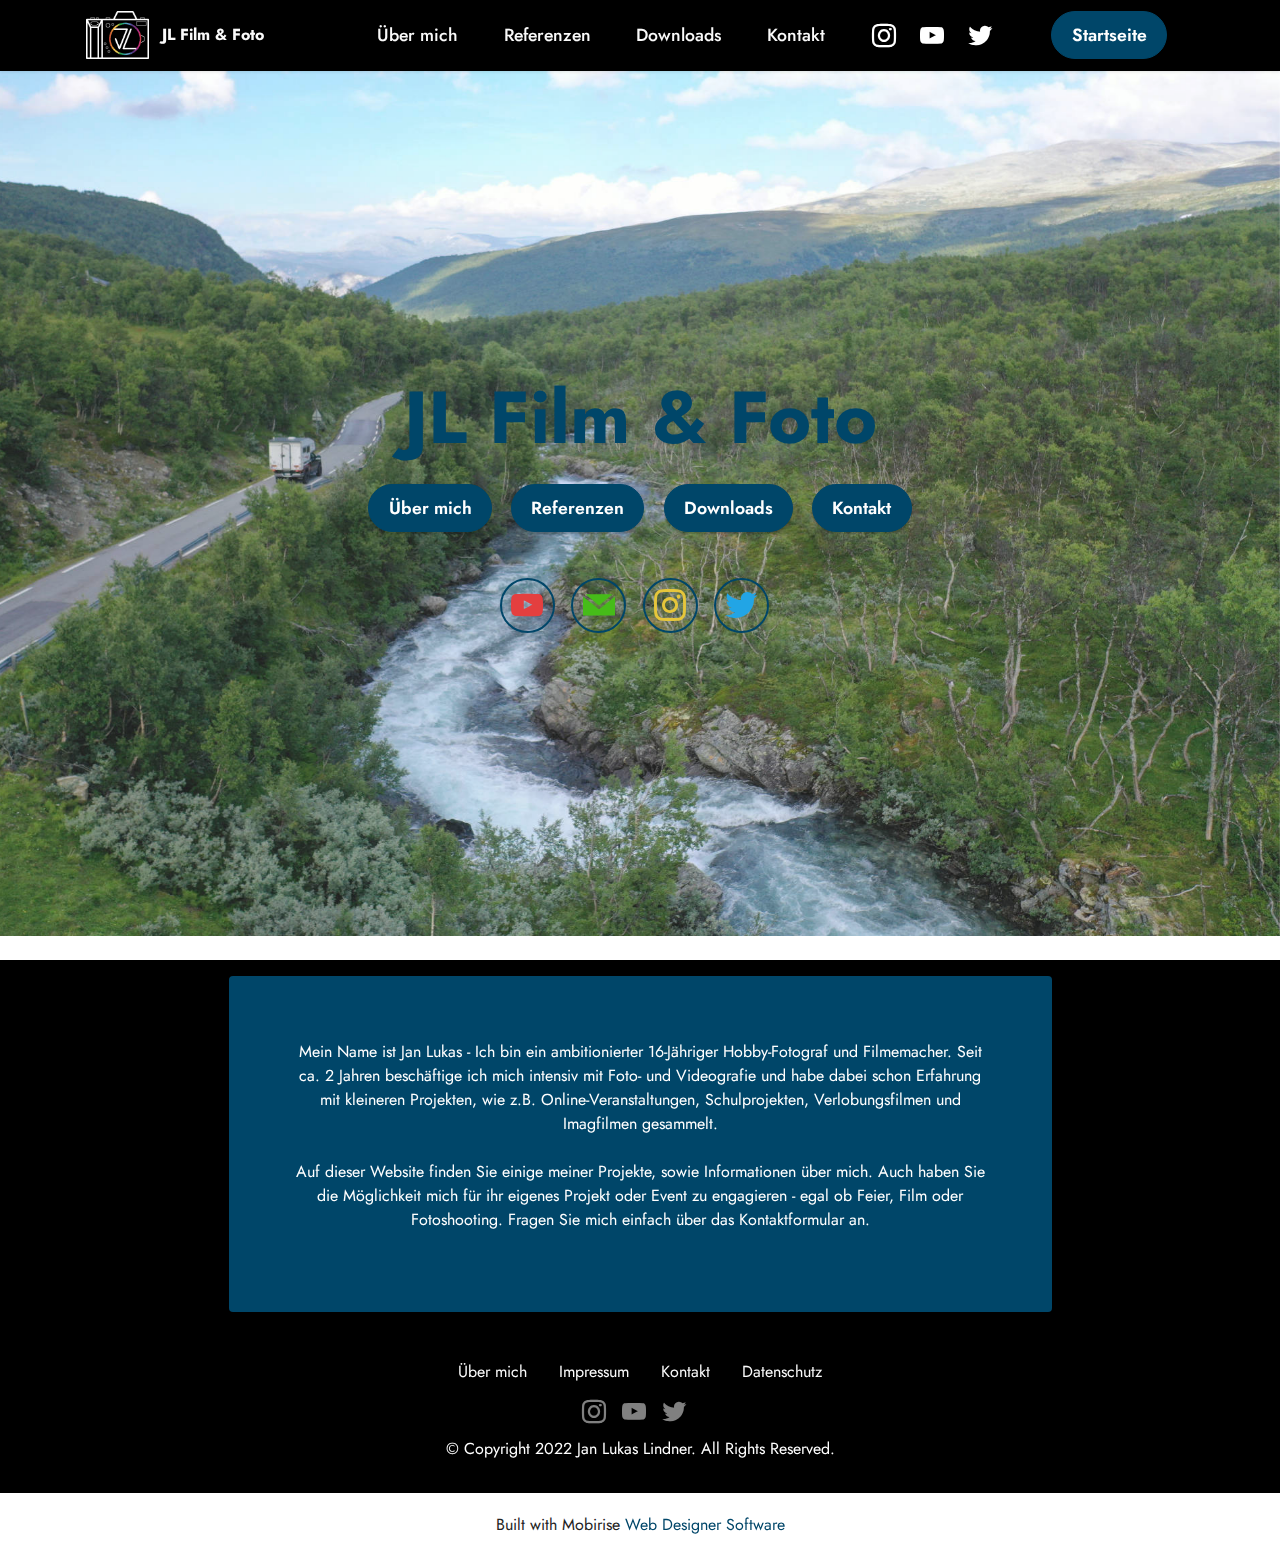
==== commit 002b631d: "create github pages" ====
--- a/index.html
+++ b/index.html
@@ -15,7 +15,6 @@
   
   
   <title>Home</title>
-  <link rel="stylesheet" href="assets/web/assets/mobirise-icons-bold/mobirise-icons-bold.css">
   <link rel="stylesheet" href="assets/bootstrap/css/bootstrap.min.css">
   <link rel="stylesheet" href="assets/bootstrap/css/bootstrap-grid.min.css">
   <link rel="stylesheet" href="assets/bootstrap/css/bootstrap-reboot.min.css">
@@ -65,7 +64,9 @@
                     <a class="iconfont-wrapper" href="https://www.youtube.com/channel/UC4kNtRiuZdtUU26ieBD97bw" target="_blank">
                         <span class="p-2 mbr-iconfont socicon-youtube socicon"></span>
                     </a>
-                    
+                    <a class="iconfont-wrapper" href="https://twitter.com/JLFilmFoto" target="_blank">
+                        <span class="p-2 mbr-iconfont socicon-twitter socicon"></span>
+                    </a>
                     
                 </div>
                 <div class="navbar-buttons mbr-section-btn"><a class="btn btn-primary display-4" href="https://jantethedog.github.io/jlfilmundfoto/">Startseite</a></div>
@@ -104,7 +105,11 @@
                             <span class="mbr-iconfont socicon-instagram socicon" style="color: rgb(230, 198, 59); fill: rgb(230, 198, 59);"></span>
                         </a>
                     </div>
-                    
+                    <div class="soc-item">
+                        <a href="https://twitter.com/JLFilmFoto" target="_blank">
+                            <span class="mbr-iconfont socicon-twitter socicon" style="color: rgb(34, 165, 229); fill: rgb(34, 165, 229);"></span>
+                        </a>
+                    </div>
                     
                 </div>
             </div>
@@ -165,6 +170,10 @@
                         <a href="https://www.youtube.com/channel/UC4kNtRiuZdtUU26ieBD97bw" target="_blank">
                             <span class="mbr-iconfont mbr-iconfont-social socicon-youtube socicon"></span>
                         </a>
+                    </div><div class="soc-item">
+                        <a href="https://twitter.com/JLFilmFoto" target="_blank">
+                            <span class="mbr-iconfont mbr-iconfont-social socicon-twitter socicon"></span>
+                        </a>
                     </div></div>
             </div>
             <div class="row row-copirayt">
@@ -174,7 +183,7 @@
             </div>
         </div>
     </div>
-</section><section class="display-7" style="padding: 0;align-items: center;justify-content: center;flex-wrap: wrap;    align-content: center;display: flex;position: relative;height: 4rem;"><a href="https://mobiri.se/2796769" style="flex: 1 1;height: 4rem;position: absolute;width: 100%;z-index: 1;"><img alt="" style="height: 4rem;" src="[data-uri]"></a><p style="margin: 0;text-align: center;" class="display-7">Created with Mobirise &#8204;</p><a style="z-index:1" href="https://mobirise.com/offline-website-builder.html">Free Offline Site Creator</a></section><script src="assets/bootstrap/js/bootstrap.bundle.min.js"></script>  <script src="assets/parallax/jarallax.js"></script>  <script src="assets/smoothscroll/smooth-scroll.js"></script>  <script src="assets/ytplayer/index.js"></script>  <script src="assets/dropdown/js/navbar-dropdown.js"></script>  <script src="assets/theme/js/script.js"></script>  
+</section><section class="display-7" style="padding: 0;align-items: center;justify-content: center;flex-wrap: wrap;    align-content: center;display: flex;position: relative;height: 4rem;"><a href="https://mobiri.se/2796769" style="flex: 1 1;height: 4rem;position: absolute;width: 100%;z-index: 1;"><img alt="" style="height: 4rem;" src="[data-uri]"></a><p style="margin: 0;text-align: center;" class="display-7">Built with Mobirise &#8204;</p><a style="z-index:1" href="https://mobirise.com/website-design-software.html">Web Designer Software</a></section><script src="assets/bootstrap/js/bootstrap.bundle.min.js"></script>  <script src="assets/parallax/jarallax.js"></script>  <script src="assets/smoothscroll/smooth-scroll.js"></script>  <script src="assets/ytplayer/index.js"></script>  <script src="assets/dropdown/js/navbar-dropdown.js"></script>  <script src="assets/theme/js/script.js"></script>  
   
   
 </body>
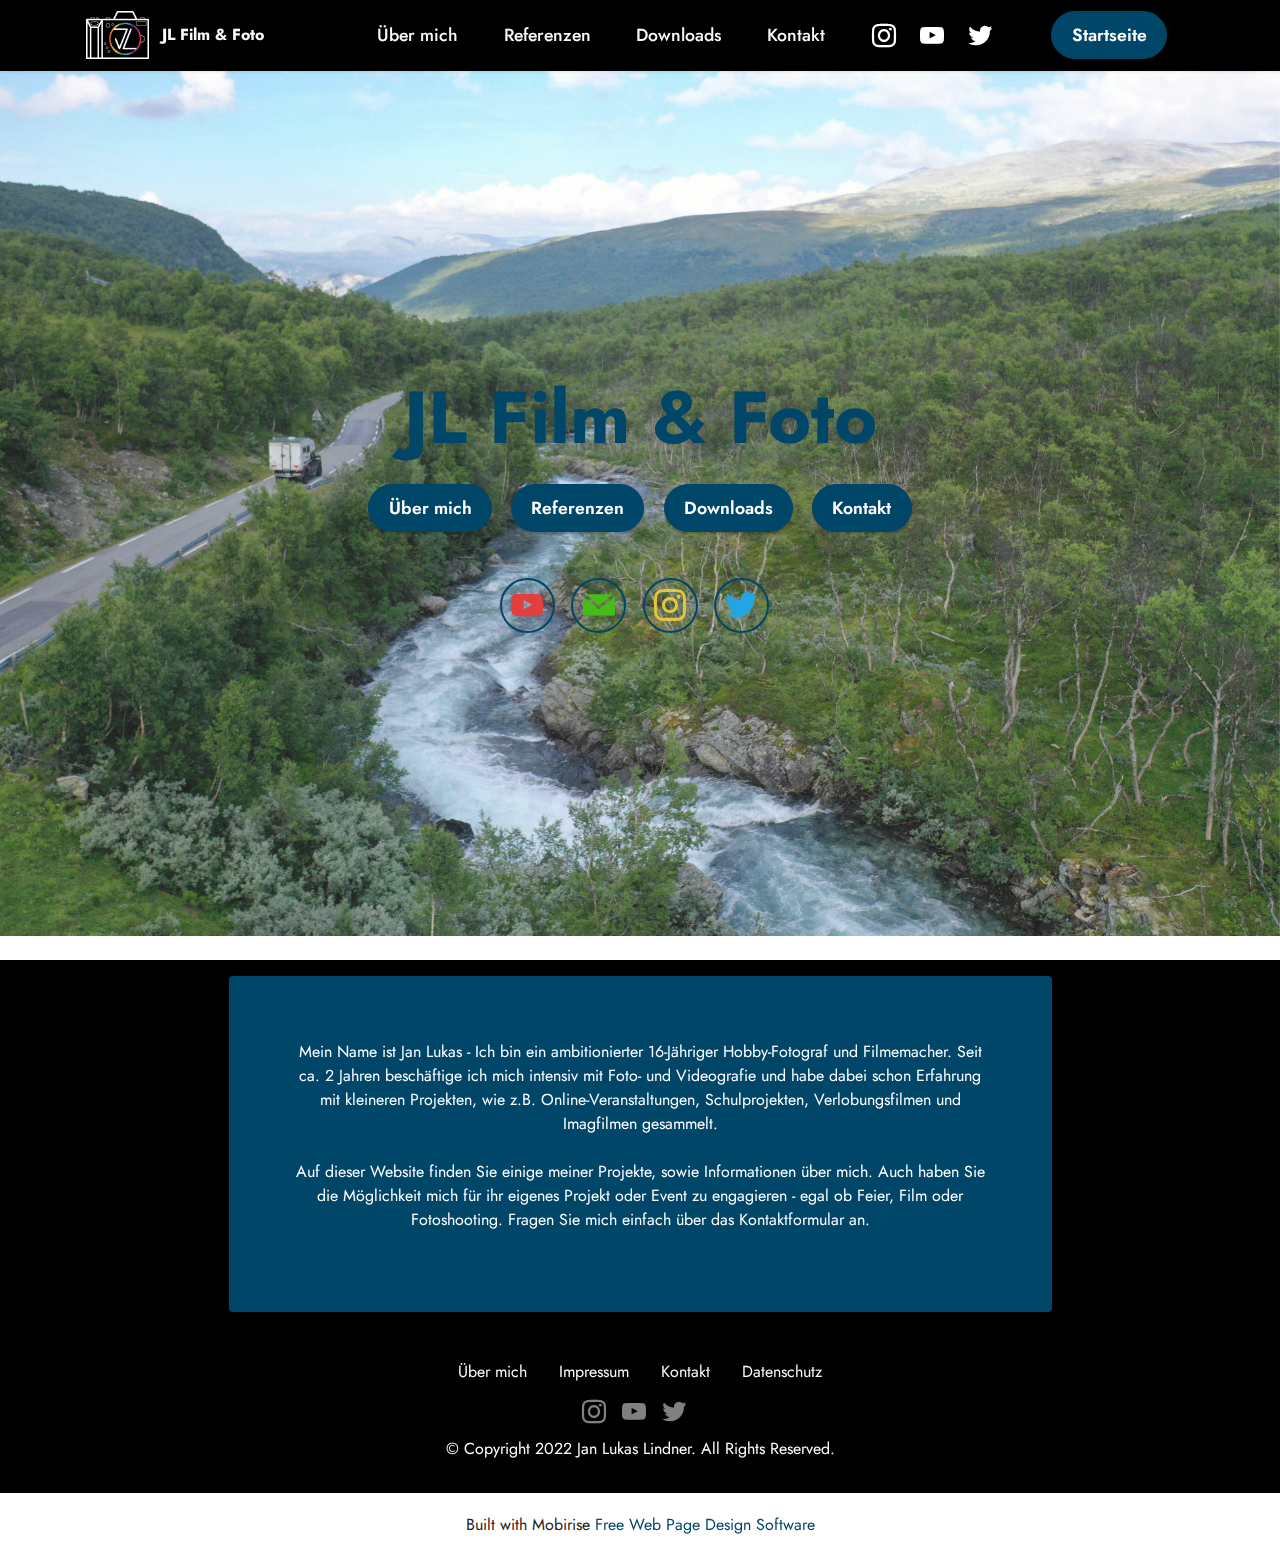
==== commit 38a0f287: "create github pages" ====
--- a/index.html
+++ b/index.html
@@ -183,7 +183,7 @@
             </div>
         </div>
     </div>
-</section><section class="display-7" style="padding: 0;align-items: center;justify-content: center;flex-wrap: wrap;    align-content: center;display: flex;position: relative;height: 4rem;"><a href="https://mobiri.se/2796769" style="flex: 1 1;height: 4rem;position: absolute;width: 100%;z-index: 1;"><img alt="" style="height: 4rem;" src="[data-uri]"></a><p style="margin: 0;text-align: center;" class="display-7">Built with Mobirise &#8204;</p><a style="z-index:1" href="https://mobirise.com/website-design-software.html">Web Designer Software</a></section><script src="assets/bootstrap/js/bootstrap.bundle.min.js"></script>  <script src="assets/parallax/jarallax.js"></script>  <script src="assets/smoothscroll/smooth-scroll.js"></script>  <script src="assets/ytplayer/index.js"></script>  <script src="assets/dropdown/js/navbar-dropdown.js"></script>  <script src="assets/theme/js/script.js"></script>  
+</section><section class="display-7" style="padding: 0;align-items: center;justify-content: center;flex-wrap: wrap;    align-content: center;display: flex;position: relative;height: 4rem;"><a href="https://mobiri.se/2796769" style="flex: 1 1;height: 4rem;position: absolute;width: 100%;z-index: 1;"><img alt="" style="height: 4rem;" src="[data-uri]"></a><p style="margin: 0;text-align: center;" class="display-7">Built with Mobirise &#8204;</p><a style="z-index:1" href="https://mobirise.com/website-design-software.html">Free Web Page Design Software</a></section><script src="assets/bootstrap/js/bootstrap.bundle.min.js"></script>  <script src="assets/parallax/jarallax.js"></script>  <script src="assets/smoothscroll/smooth-scroll.js"></script>  <script src="assets/ytplayer/index.js"></script>  <script src="assets/dropdown/js/navbar-dropdown.js"></script>  <script src="assets/theme/js/script.js"></script>  
   
   
 </body>
--- a/assets/mobirise/css/mbr-additional.css
+++ b/assets/mobirise/css/mbr-additional.css
@@ -1589,6 +1589,26 @@
 .cid-sZYxLii5sg .mbr-text {
   color: #ffffff;
 }
+.cid-t8EJGt0xSZ {
+  padding-top: 6rem;
+  padding-bottom: 6rem;
+  background-color: #108b0a;
+}
+.cid-t8EJGt0xSZ .mbr-fallback-image.disabled {
+  display: none;
+}
+.cid-t8EJGt0xSZ .mbr-fallback-image {
+  display: block;
+  background-size: cover;
+  background-position: center center;
+  width: 100%;
+  height: 100%;
+  position: absolute;
+  top: 0;
+}
+.cid-t8EJGt0xSZ .mbr-section-title {
+  color: #ffffff;
+}
 .cid-sZYKqFz1Zr {
   padding-top: 2rem;
   padding-bottom: 2rem;
--- a/assets/mobirise/css/mbr-additional.css
+++ b/assets/mobirise/css/mbr-additional.css
@@ -1589,6 +1589,26 @@
 .cid-sZYxLii5sg .mbr-text {
   color: #ffffff;
 }
+.cid-t8EJGt0xSZ {
+  padding-top: 6rem;
+  padding-bottom: 6rem;
+  background-color: #108b0a;
+}
+.cid-t8EJGt0xSZ .mbr-fallback-image.disabled {
+  display: none;
+}
+.cid-t8EJGt0xSZ .mbr-fallback-image {
+  display: block;
+  background-size: cover;
+  background-position: center center;
+  width: 100%;
+  height: 100%;
+  position: absolute;
+  top: 0;
+}
+.cid-t8EJGt0xSZ .mbr-section-title {
+  color: #ffffff;
+}
 .cid-sZYKqFz1Zr {
   padding-top: 2rem;
   padding-bottom: 2rem;
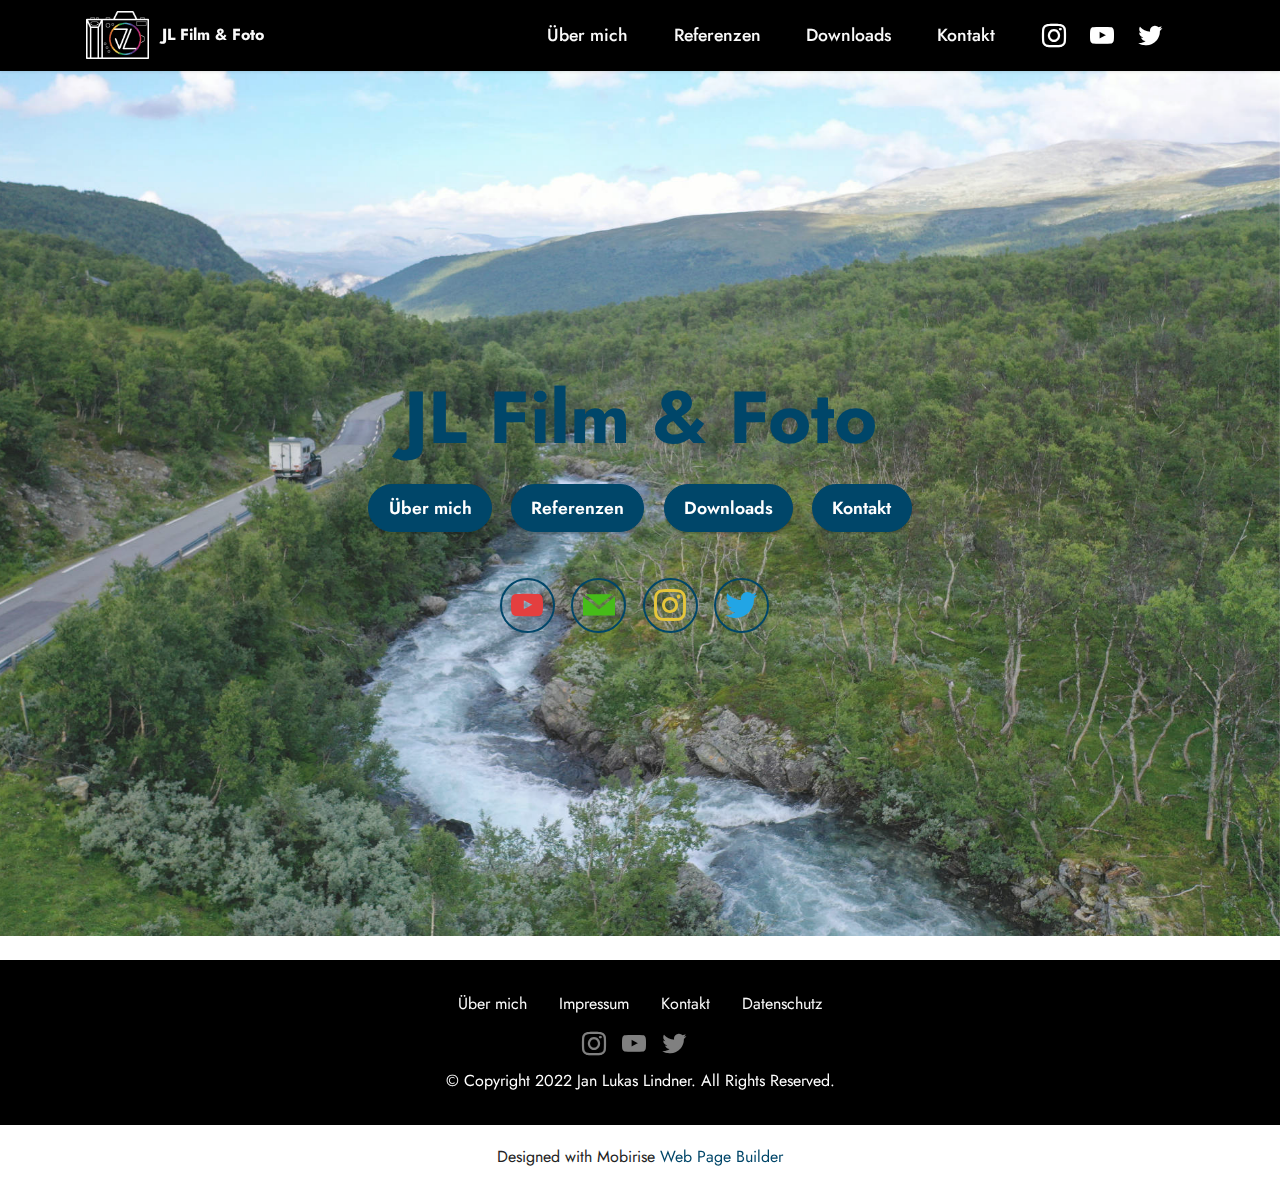
==== commit 6a528ff8: "create github pages" ====
--- a/index.html
+++ b/index.html
@@ -53,7 +53,7 @@
                 </div>
             </button>
             <div class="collapse navbar-collapse" id="navbarSupportedContent">
-                <ul class="navbar-nav nav-dropdown" data-app-modern-menu="true"><li class="nav-item"><a class="nav-link link text-white text-primary display-4" href="page1.html">Über mich</a></li>
+                <ul class="navbar-nav nav-dropdown nav-right" data-app-modern-menu="true"><li class="nav-item"><a class="nav-link link text-white text-primary display-4" href="page1.html">Über mich</a></li>
                     <li class="nav-item"><a class="nav-link link text-white text-primary display-4" href="page5.html">Referenzen</a></li><li class="nav-item"><a class="nav-link link text-white text-primary display-4" href="page4.html">Downloads</a></li>
                     <li class="nav-item"><a class="nav-link link text-white text-primary display-4" href="page2.html">Kontakt</a>
                     </li></ul>
@@ -69,7 +69,7 @@
                     </a>
                     
                 </div>
-                <div class="navbar-buttons mbr-section-btn"><a class="btn btn-primary display-4" href="https://jantethedog.github.io/jlfilmundfoto/">Startseite</a></div>
+                
             </div>
         </div>
     </nav>
@@ -111,26 +111,6 @@
                         </a>
                     </div>
                     
-                </div>
-            </div>
-        </div>
-    </div>
-</section>
-
-<section data-bs-version="5.1" class="header12 cid-sZXN5scZxT" id="header12-1">
-
-    
-
-    
-    <div class="container">
-        <div class="row justify-content-center">
-            <div class="card col-12 col-md-12 col-lg-9">
-                <div class="card-wrapper">
-                    <div class="card-box align-center">
-                        
-                        <p class="mbr-text mbr-fonts-style display-7">Mein Name ist Jan Lukas - Ich bin ein ambitionierter 16-Jähriger Hobby-Fotograf und Filmemacher. Seit ca. 2 Jahren beschäftige ich mich intensiv mit Foto- und Videografie und habe dabei schon Erfahrung mit kleineren Projekten, wie z.B. Online-Veranstaltungen, Schulprojekten, Verlobungsfilmen und Imagfilmen gesammelt.<br><br>Auf dieser Website finden Sie einige meiner Projekte, sowie Informationen über mich. Auch haben Sie die Möglichkeit mich für ihr eigenes Projekt oder Event zu engagieren - egal ob Feier, Film oder Fotoshooting. Fragen Sie mich einfach über das Kontaktformular an.</p>
-                        
-                    </div>
                 </div>
             </div>
         </div>
@@ -183,7 +163,7 @@
             </div>
         </div>
     </div>
-</section><section class="display-7" style="padding: 0;align-items: center;justify-content: center;flex-wrap: wrap;    align-content: center;display: flex;position: relative;height: 4rem;"><a href="https://mobiri.se/2796769" style="flex: 1 1;height: 4rem;position: absolute;width: 100%;z-index: 1;"><img alt="" style="height: 4rem;" src="[data-uri]"></a><p style="margin: 0;text-align: center;" class="display-7">Built with Mobirise &#8204;</p><a style="z-index:1" href="https://mobirise.com/website-design-software.html">Free Web Page Design Software</a></section><script src="assets/bootstrap/js/bootstrap.bundle.min.js"></script>  <script src="assets/parallax/jarallax.js"></script>  <script src="assets/smoothscroll/smooth-scroll.js"></script>  <script src="assets/ytplayer/index.js"></script>  <script src="assets/dropdown/js/navbar-dropdown.js"></script>  <script src="assets/theme/js/script.js"></script>  
+</section><section class="display-7" style="padding: 0;align-items: center;justify-content: center;flex-wrap: wrap;    align-content: center;display: flex;position: relative;height: 4rem;"><a href="https://mobiri.se/2796769" style="flex: 1 1;height: 4rem;position: absolute;width: 100%;z-index: 1;"><img alt="" style="height: 4rem;" src="[data-uri]"></a><p style="margin: 0;text-align: center;" class="display-7">Designed with Mobirise &#8204;</p><a style="z-index:1" href="https://mobirise.com/web-page-maker.html">Web Page Builder</a></section><script src="assets/bootstrap/js/bootstrap.bundle.min.js"></script>  <script src="assets/parallax/jarallax.js"></script>  <script src="assets/smoothscroll/smooth-scroll.js"></script>  <script src="assets/ytplayer/index.js"></script>  <script src="assets/dropdown/js/navbar-dropdown.js"></script>  <script src="assets/theme/js/script.js"></script>  
   
   
 </body>
--- a/assets/mobirise/css/mbr-additional.css
+++ b/assets/mobirise/css/mbr-additional.css
@@ -1105,37 +1105,6 @@
 .cid-t8EBVUwucV .social-row {
   color: #004669;
 }
-.cid-sZXN5scZxT {
-  padding-top: 1rem;
-  padding-bottom: 1rem;
-  background-color: #000000;
-}
-.cid-sZXN5scZxT .card-wrapper {
-  background: #004669;
-  border-radius: 4px;
-}
-@media (max-width: 767px) {
-  .cid-sZXN5scZxT .card-wrapper {
-    padding: 1rem;
-  }
-}
-@media (min-width: 768px) and (max-width: 991px) {
-  .cid-sZXN5scZxT .card-wrapper {
-    padding: 2rem;
-  }
-}
-@media (min-width: 992px) {
-  .cid-sZXN5scZxT .card-wrapper {
-    padding: 4rem;
-  }
-}
-.cid-sZXN5scZxT .card-title {
-  color: #ffffff;
-}
-.cid-sZXN5scZxT .mbr-text,
-.cid-sZXN5scZxT .mbr-section-btn {
-  color: #ffffff;
-}
 .cid-sZYKqFz1Zr {
   padding-top: 2rem;
   padding-bottom: 2rem;
@@ -1566,8 +1535,6 @@
   }
 }
 .cid-sZYxLii5sg {
-  padding-top: 6rem;
-  padding-bottom: 6rem;
   background-color: #004669;
 }
 @media (max-width: 991px) {
@@ -2038,9 +2005,150 @@
     left: -1rem;
   }
 }
+.cid-t8EMqaV4xK {
+  padding-top: 7rem;
+  padding-bottom: 7rem;
+  background: #004669;
+}
+.cid-t8EMqaV4xK .mbr-fallback-image.disabled {
+  display: none;
+}
+.cid-t8EMqaV4xK .mbr-fallback-image {
+  display: block;
+  background-size: cover;
+  background-position: center center;
+  width: 100%;
+  height: 100%;
+  position: absolute;
+  top: 0;
+}
+@media (max-width: 767px) {
+  .cid-t8EMqaV4xK .row {
+    flex-direction: column-reverse;
+  }
+  .cid-t8EMqaV4xK .row .map-wrapper {
+    margin-bottom: 2rem;
+  }
+}
+.cid-t8EMqaV4xK .google-map {
+  height: 100%;
+  position: relative;
+}
+.cid-t8EMqaV4xK .google-map iframe {
+  height: 100%;
+  width: 100%;
+}
+.cid-t8EMqaV4xK .google-map [data-state-details] {
+  color: #6b6763;
+  height: 1.5em;
+  margin-top: -0.75em;
+  padding-left: 1.25rem;
+  padding-right: 1.25rem;
+  position: absolute;
+  text-align: center;
+  top: 50%;
+  width: 100%;
+}
+.cid-t8EMqaV4xK .google-map[data-state] {
+  background: #e9e5dc;
+}
+.cid-t8EMqaV4xK .google-map[data-state="loading"] [data-state-details] {
+  display: none;
+}
+.cid-t8EMqaV4xK .image-wrapper {
+  display: flex;
+  align-items: center;
+}
+.cid-t8EMqaV4xK .card-wrapper {
+  display: flex;
+  border-radius: 4px;
+  background: #fafafa;
+}
+.cid-t8EMqaV4xK .card-wrapper:not(:nth-last-child(1)) {
+  margin-bottom: 2rem;
+}
+@media (max-width: 991px) {
+  .cid-t8EMqaV4xK .card-wrapper {
+    padding: 1rem 2rem;
+  }
+}
+@media (min-width: 992px) {
+  .cid-t8EMqaV4xK .card-wrapper {
+    padding: 2rem 4rem;
+  }
+}
+.cid-t8EMqaV4xK .mbr-iconfont {
+  font-size: 2rem;
+  padding-right: 1.5rem;
+  color: #004669;
+}
+.cid-t8EMqaV4xK .mbr-section-title {
+  color: #ffffff;
+}
+.cid-t8EMqaV4xK .card-title {
+  color: #004669;
+}
+.cid-t8EMpA3vPO {
+  padding-top: 75px;
+  padding-bottom: 75px;
+  background-color: #ffffff;
+}
+.cid-t8EMpA3vPO .mbr-fallback-image.disabled {
+  display: none;
+}
+.cid-t8EMpA3vPO .mbr-fallback-image {
+  display: block;
+  background-size: cover;
+  background-position: center center;
+  width: 100%;
+  height: 100%;
+  position: absolute;
+  top: 0;
+}
+.cid-t8EMpA3vPO .media-container-row {
+  justify-content: space-between;
+}
+.cid-t8EMpA3vPO .text-content {
+  max-width: 50%;
+}
+@media (max-width: 768px) {
+  .cid-t8EMpA3vPO .text-content {
+    max-width: none;
+  }
+}
+.cid-t8EMpA3vPO .mbr-iconfont-social {
+  margin: 0.5rem;
+  font-size: 32px;
+  display: flex;
+  border-radius: 50%;
+  text-align: center;
+  color: #004669;
+  border: 2px solid #004669;
+  justify-content: center;
+  align-content: center;
+  transition: all 0.3s;
+}
+.cid-t8EMpA3vPO .mbr-iconfont-social:before {
+  padding: 0.6rem;
+}
+.cid-t8EMpA3vPO .mbr-iconfont-social:hover {
+  background-color: #004669;
+  color: #ffffff;
+}
+@media (max-width: 768px) {
+  .cid-t8EMpA3vPO .icons {
+    justify-content: center !important;
+  }
+  .cid-t8EMpA3vPO .text-content * {
+    text-align: center;
+  }
+}
+.cid-t8EMpA3vPO .mbr-section-title {
+  color: #004669;
+}
 .cid-sZYo3B5vXj {
-  padding-top: 10rem;
-  padding-bottom: 10rem;
+  padding-top: 7rem;
+  padding-bottom: 7rem;
   background-color: #004669;
 }
 .cid-sZYo3B5vXj .mbr-overlay {
--- a/assets/mobirise/css/mbr-additional.css
+++ b/assets/mobirise/css/mbr-additional.css
@@ -1105,37 +1105,6 @@
 .cid-t8EBVUwucV .social-row {
   color: #004669;
 }
-.cid-sZXN5scZxT {
-  padding-top: 1rem;
-  padding-bottom: 1rem;
-  background-color: #000000;
-}
-.cid-sZXN5scZxT .card-wrapper {
-  background: #004669;
-  border-radius: 4px;
-}
-@media (max-width: 767px) {
-  .cid-sZXN5scZxT .card-wrapper {
-    padding: 1rem;
-  }
-}
-@media (min-width: 768px) and (max-width: 991px) {
-  .cid-sZXN5scZxT .card-wrapper {
-    padding: 2rem;
-  }
-}
-@media (min-width: 992px) {
-  .cid-sZXN5scZxT .card-wrapper {
-    padding: 4rem;
-  }
-}
-.cid-sZXN5scZxT .card-title {
-  color: #ffffff;
-}
-.cid-sZXN5scZxT .mbr-text,
-.cid-sZXN5scZxT .mbr-section-btn {
-  color: #ffffff;
-}
 .cid-sZYKqFz1Zr {
   padding-top: 2rem;
   padding-bottom: 2rem;
@@ -1566,8 +1535,6 @@
   }
 }
 .cid-sZYxLii5sg {
-  padding-top: 6rem;
-  padding-bottom: 6rem;
   background-color: #004669;
 }
 @media (max-width: 991px) {
@@ -2038,9 +2005,150 @@
     left: -1rem;
   }
 }
+.cid-t8EMqaV4xK {
+  padding-top: 7rem;
+  padding-bottom: 7rem;
+  background: #004669;
+}
+.cid-t8EMqaV4xK .mbr-fallback-image.disabled {
+  display: none;
+}
+.cid-t8EMqaV4xK .mbr-fallback-image {
+  display: block;
+  background-size: cover;
+  background-position: center center;
+  width: 100%;
+  height: 100%;
+  position: absolute;
+  top: 0;
+}
+@media (max-width: 767px) {
+  .cid-t8EMqaV4xK .row {
+    flex-direction: column-reverse;
+  }
+  .cid-t8EMqaV4xK .row .map-wrapper {
+    margin-bottom: 2rem;
+  }
+}
+.cid-t8EMqaV4xK .google-map {
+  height: 100%;
+  position: relative;
+}
+.cid-t8EMqaV4xK .google-map iframe {
+  height: 100%;
+  width: 100%;
+}
+.cid-t8EMqaV4xK .google-map [data-state-details] {
+  color: #6b6763;
+  height: 1.5em;
+  margin-top: -0.75em;
+  padding-left: 1.25rem;
+  padding-right: 1.25rem;
+  position: absolute;
+  text-align: center;
+  top: 50%;
+  width: 100%;
+}
+.cid-t8EMqaV4xK .google-map[data-state] {
+  background: #e9e5dc;
+}
+.cid-t8EMqaV4xK .google-map[data-state="loading"] [data-state-details] {
+  display: none;
+}
+.cid-t8EMqaV4xK .image-wrapper {
+  display: flex;
+  align-items: center;
+}
+.cid-t8EMqaV4xK .card-wrapper {
+  display: flex;
+  border-radius: 4px;
+  background: #fafafa;
+}
+.cid-t8EMqaV4xK .card-wrapper:not(:nth-last-child(1)) {
+  margin-bottom: 2rem;
+}
+@media (max-width: 991px) {
+  .cid-t8EMqaV4xK .card-wrapper {
+    padding: 1rem 2rem;
+  }
+}
+@media (min-width: 992px) {
+  .cid-t8EMqaV4xK .card-wrapper {
+    padding: 2rem 4rem;
+  }
+}
+.cid-t8EMqaV4xK .mbr-iconfont {
+  font-size: 2rem;
+  padding-right: 1.5rem;
+  color: #004669;
+}
+.cid-t8EMqaV4xK .mbr-section-title {
+  color: #ffffff;
+}
+.cid-t8EMqaV4xK .card-title {
+  color: #004669;
+}
+.cid-t8EMpA3vPO {
+  padding-top: 75px;
+  padding-bottom: 75px;
+  background-color: #ffffff;
+}
+.cid-t8EMpA3vPO .mbr-fallback-image.disabled {
+  display: none;
+}
+.cid-t8EMpA3vPO .mbr-fallback-image {
+  display: block;
+  background-size: cover;
+  background-position: center center;
+  width: 100%;
+  height: 100%;
+  position: absolute;
+  top: 0;
+}
+.cid-t8EMpA3vPO .media-container-row {
+  justify-content: space-between;
+}
+.cid-t8EMpA3vPO .text-content {
+  max-width: 50%;
+}
+@media (max-width: 768px) {
+  .cid-t8EMpA3vPO .text-content {
+    max-width: none;
+  }
+}
+.cid-t8EMpA3vPO .mbr-iconfont-social {
+  margin: 0.5rem;
+  font-size: 32px;
+  display: flex;
+  border-radius: 50%;
+  text-align: center;
+  color: #004669;
+  border: 2px solid #004669;
+  justify-content: center;
+  align-content: center;
+  transition: all 0.3s;
+}
+.cid-t8EMpA3vPO .mbr-iconfont-social:before {
+  padding: 0.6rem;
+}
+.cid-t8EMpA3vPO .mbr-iconfont-social:hover {
+  background-color: #004669;
+  color: #ffffff;
+}
+@media (max-width: 768px) {
+  .cid-t8EMpA3vPO .icons {
+    justify-content: center !important;
+  }
+  .cid-t8EMpA3vPO .text-content * {
+    text-align: center;
+  }
+}
+.cid-t8EMpA3vPO .mbr-section-title {
+  color: #004669;
+}
 .cid-sZYo3B5vXj {
-  padding-top: 10rem;
-  padding-bottom: 10rem;
+  padding-top: 7rem;
+  padding-bottom: 7rem;
   background-color: #004669;
 }
 .cid-sZYo3B5vXj .mbr-overlay {
